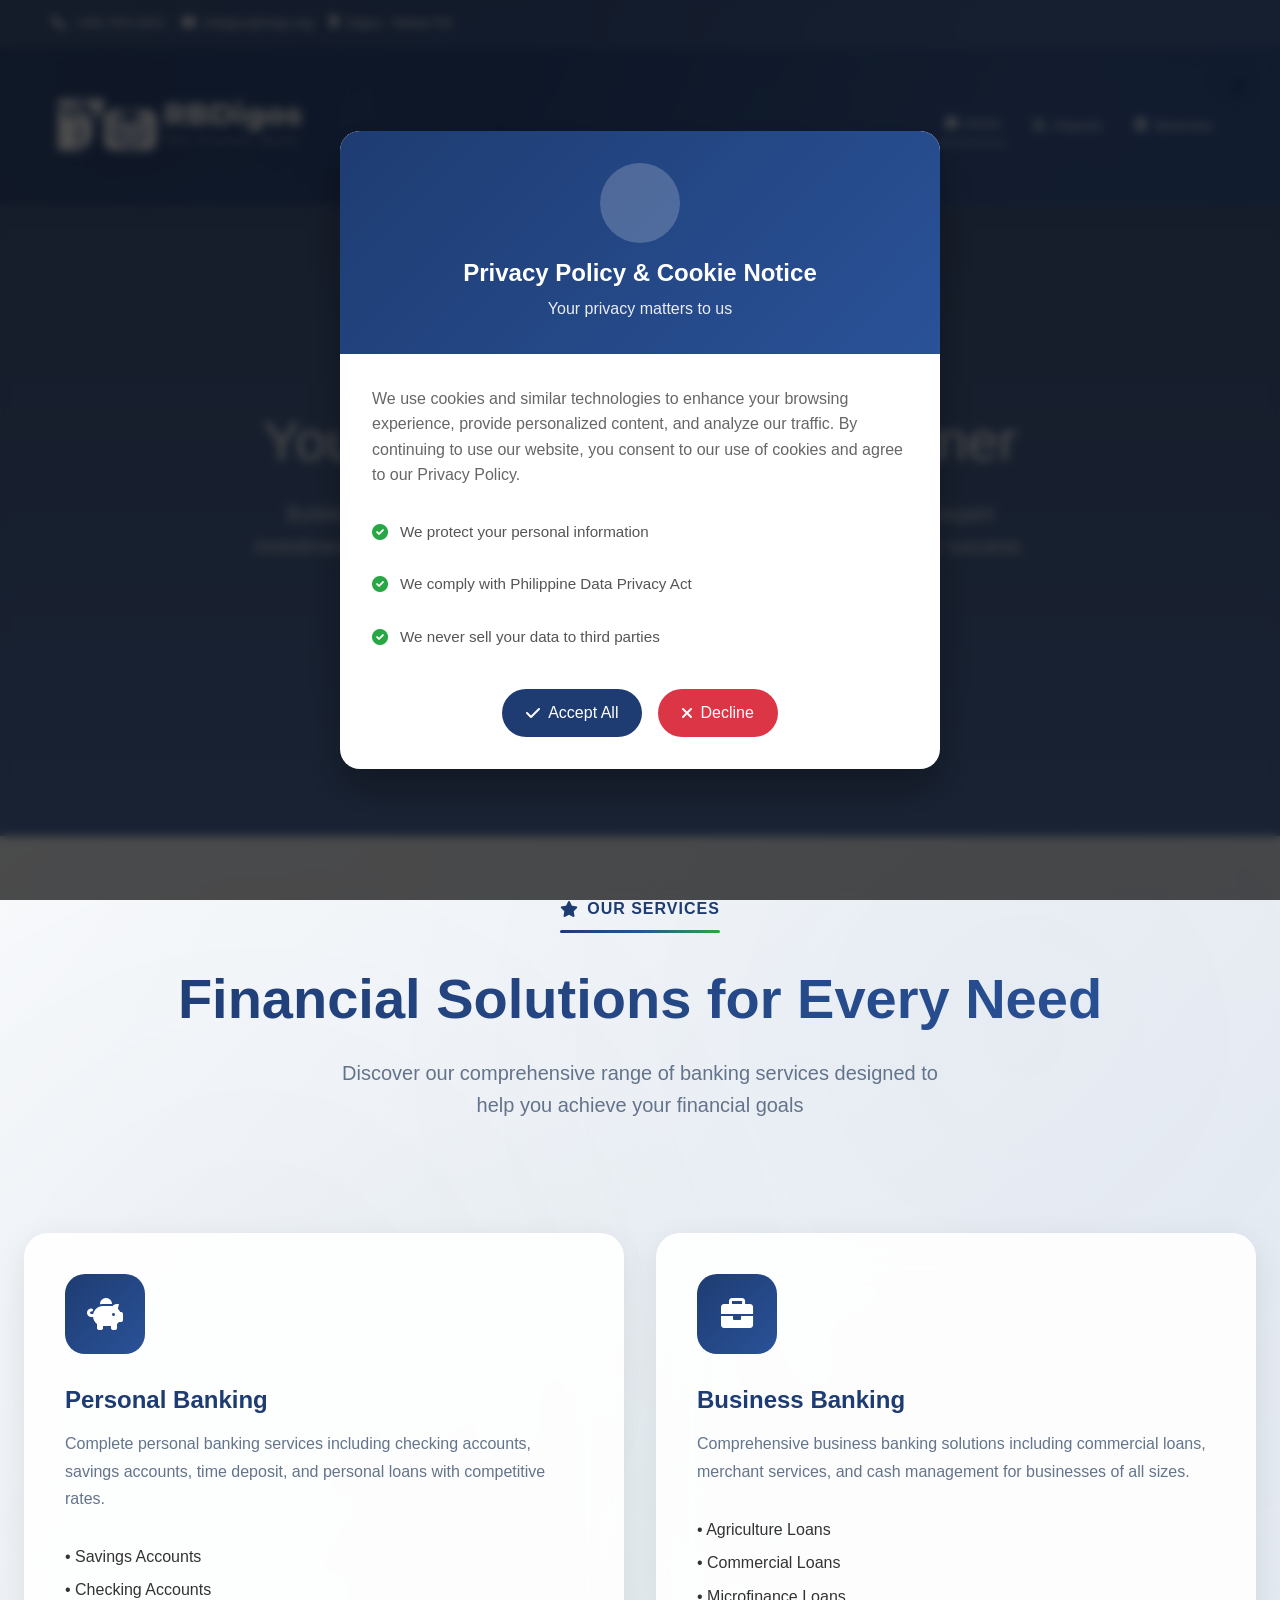
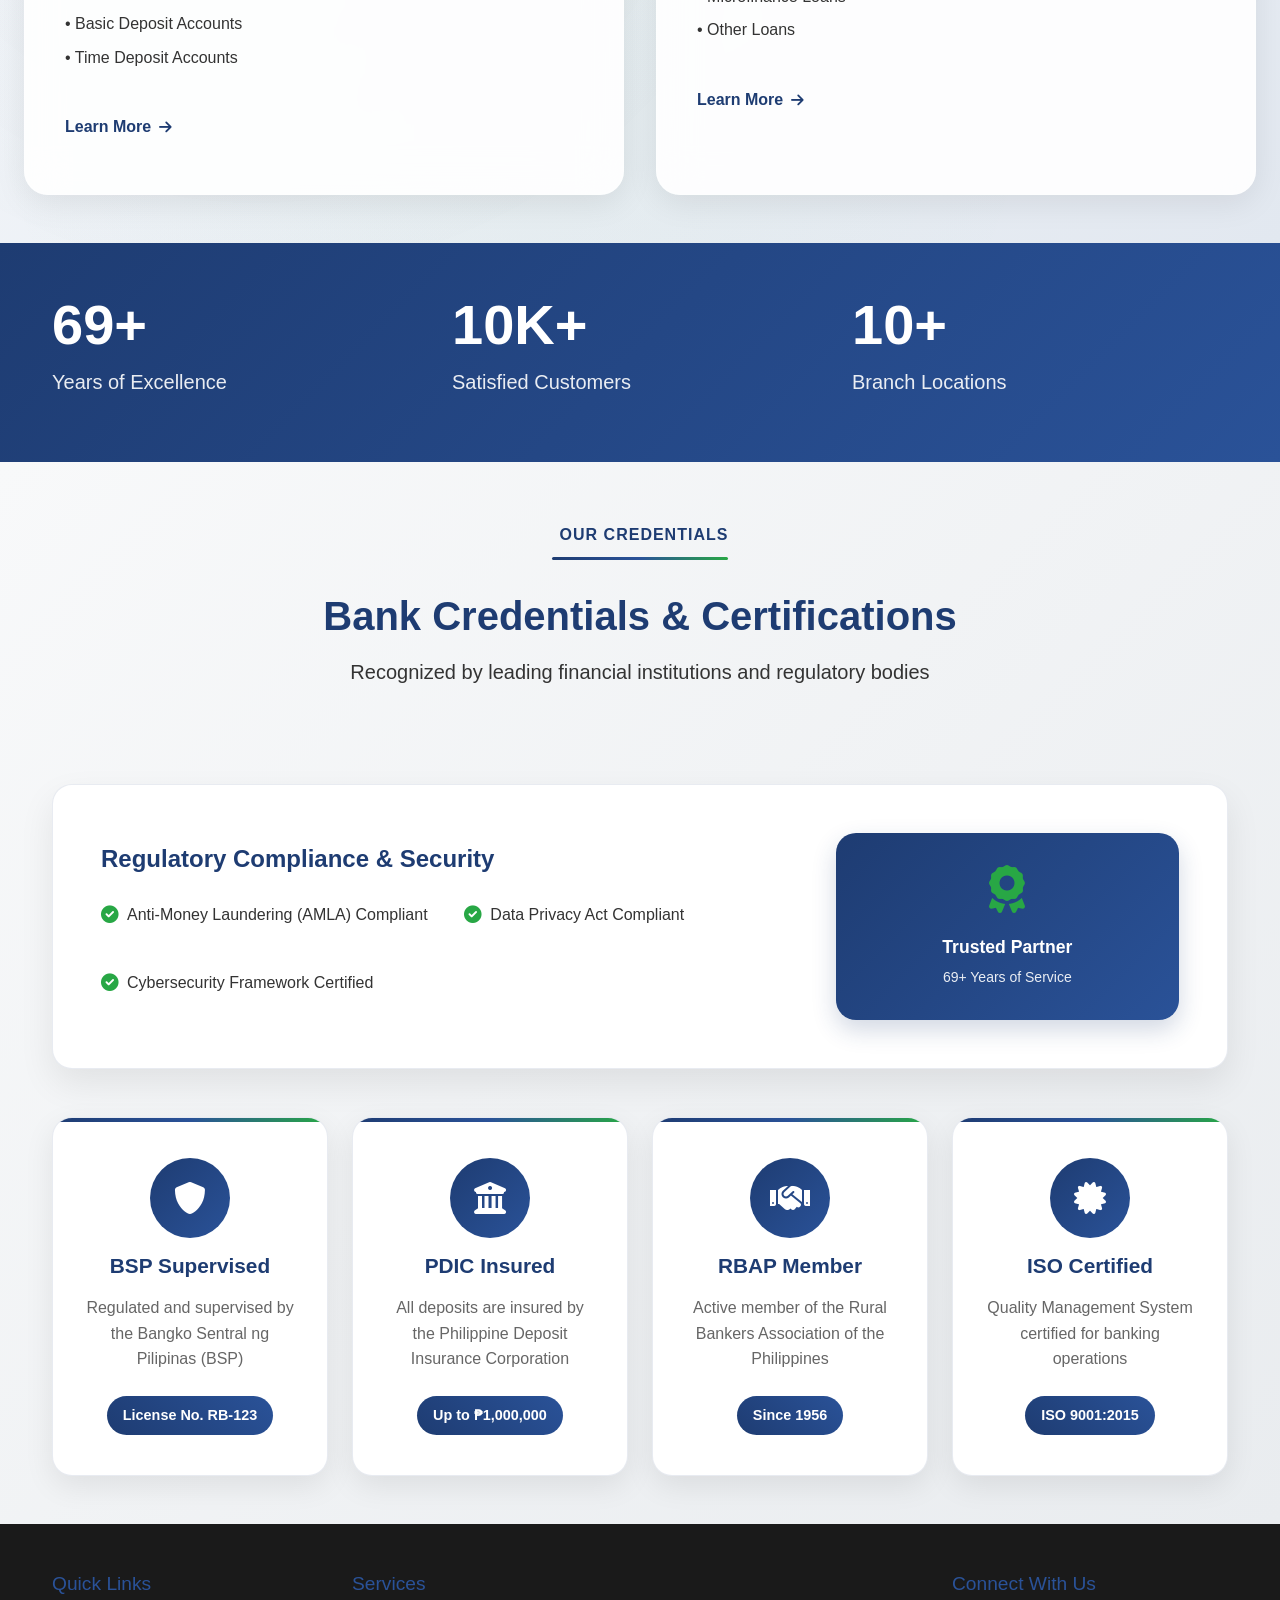
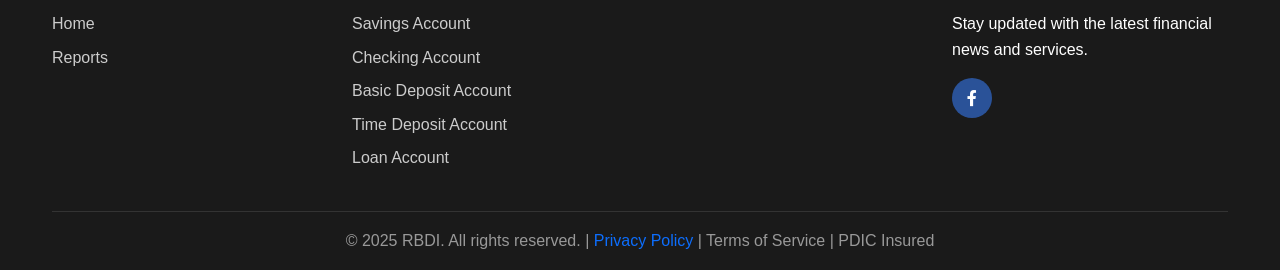
==== index.html @ 72ae5e21 "Refactor navigation and add services page - Commented out the dropdown for Services in index.html, n" ====
<!DOCTYPE html>
<html lang="en">

<head>
    <meta charset="UTF-8">
    <meta name="viewport" content="width=device-width, initial-scale=1.0">
    <title>Rural Bank of Digos - Trusted Banking Solutions</title>
    <!-- Bootstrap 5.3 CSS -->
    <link href="https://cdn.jsdelivr.net/npm/bootstrap@5.3.2/dist/css/bootstrap.min.css" rel="stylesheet"
        integrity="sha384-T3c6CoIi6uLrA9TneNEoa7RxnatzjcDSCmG1MXxSR1GAsXEV/Dwwykc2MPK8M2HN"
        crossorigin="anonymous">
    <link href="https://cdnjs.cloudflare.com/ajax/libs/font-awesome/6.0.0/css/all.min.css" rel="stylesheet">
    <link href="assets/css/styles.css" rel="stylesheet">
    <link href="assets/css/privacy-modal.css" rel="stylesheet">
</head>

<body>
    <!-- Header -->
    <header class="header">
        <div class="header-top">
            <div class="container">
                <div class="row">
                    <div class="col-lg-12 col-md-8">
                        <div class="contact-info d-flex flex-wrap gap-3">
                            <span><i class="fas fa-phone"></i> +082 553-4641</span>
                            <span><i class="fas fa-envelope"></i> rbdigos@rbap.org</span>
                            <span><i class="fas fa-map-marker-alt"></i> Digos - Makar Rd</span>
                        </div>
                    </div>
                </div>
            </div>
        </div>

        <nav class="navbar navbar-expand-lg modern-nav">
            <div class="container">
                <div class="logo navbar-brand">
                     <img src="assets/images/old-logo-tagline-white.png" alt="Rural Bank of Digos Logo" class="logo-image">
                </div>

                <button class="navbar-toggler modern-toggler" type="button" data-bs-toggle="collapse" data-bs-target="#navbarNav"
                    aria-controls="navbarNav" aria-expanded="false" aria-label="Toggle navigation">
                    <span class="toggler-line"></span>
                    <span class="toggler-line"></span>
                    <span class="toggler-line"></span>
                </button>

                <div class="collapse navbar-collapse" id="navbarNav">
                    <ul class="navbar-nav ms-auto modern-nav-menu">
                        <li class="nav-item">
                            <a class="nav-link active" href="#home">
                                <i class="fas fa-home nav-icon"></i>
                                <span>Home</span>
                            </a>
                        </li>
                        <!-- <li class="nav-item dropdown-hover">
                            <a class="nav-link" href="#products">
                                <i class="fas fa-briefcase nav-icon"></i>
                                <span>Services</span>
                                <i class="fas fa-chevron-down dropdown-arrow"></i>
                            </a>
                            <div class="mega-dropdown">
                                <div class="dropdown-grid">
                                    <div class="dropdown-column">
                                        <h6>Personal Banking</h6>
                                        <a href="#">Savings Accounts</a>
                                        <a href="#">Checking Accounts</a>
                                        <a href="#">Basic Deposit Accounts</a>
                                        <a href="#">Time Deposit Accounts</a>
                                    </div>
                                    <div class="dropdown-column">
                                        <h6>Business Solutions</h6>
                                        <a href="#">Loan Accounts</a>
                                    </div>
                                    <div class="dropdown-column">
                                        <h6>Download Forms Now!</h6>
                                        <a href="#">Savings Accounts Form</a>
                                        <a href="#">Time Deposit Form</a>
                                        <a href="#">Loan Application Form</a>
                                    </div>
                                </div>
                            </div>
                        </li>
                        <li class="nav-item">
                            <a class="nav-link" href="#">
                                <i class="fas fa-newspaper nav-icon"></i>
                                <span>News</span>
                            </a>
                        </li>
                        <li class="nav-item">
                            <a class="nav-link" href="#foreclosed">
                                <i class="fas fa-home nav-icon"></i>
                                <span>Properties</span>
                            </a>
                        </li> -->
                        <li class="nav-item">
                            <a class="nav-link" href="reports.html">
                                <i class="fas fa-chart-bar nav-icon"></i>
                                <span>Reports</span>
                            </a>
                        </li>
                        <!-- <li class="nav-item">
                            <a class="nav-link" href="#">
                                <i class="fas fa-info-circle nav-icon"></i>
                                <span>About</span>
                            </a>
                        </li> -->
                        <li class="nav-item">
                            <a class="nav-link" href="branches.html">
                                <i class="fas fa-building nav-icon"></i>
                                <span>Branches</span>
                            </a>
                        </li>                        
                        <!-- <li class="nav-item">
                            <a class="nav-link contact-btn" href="contact.html">
                                <i class="fas fa-phone nav-icon"></i>
                                <span>Contact</span>
                            </a>
                        </li> -->
                    </ul>
                </div>
            </div>
        </nav>
    </header>

    <!-- Hero Section -->
    <section class="hero" id="home">
        <div class="container">
            <div class="row justify-content-center text-center">
                <div class="col-lg-8">
                    <h2 class="display-4 mb-4">Your Trusted Financial Partner</h2>
                    <p class="lead mb-4">Building strong financial foundations with personalized banking solutions, expert
                    investment guidance, and comprehensive financial services designed for your success.</p>
                    <div class="d-flex justify-content-center gap-3 flex-wrap">
                        <a href="#products" class="btn btn-primary btn-lg">
                            <i class="fas fa-arrow-right me-2"></i>
                            Explore Services
                        </a>
                        <a href="contact.html" class="btn btn-outline-light btn-lg">
                            <i class="fas fa-phone me-2"></i>
                            Get in Touch
                        </a>
                    </div>
                </div>
            </div>
        </div>
    </section>

    <!-- Features Section -->
    <section class="features py-5" id="products">
        <div class="container-fluid px-4">
            <!-- Section Header -->
            <div class="row">
                <div class="col-12 text-center mb-5">
                    <div class="section-badge">
                        <i class="fas fa-star"></i>
                        <span>Our Services</span>
                    </div>
                    <h2 class="section-title">Financial Solutions for Every Need</h2>
                    <p class="section-subtitle">Discover our comprehensive range of banking services designed to help you achieve your financial goals</p>
                </div>
            </div>

            <!-- Features Grid -->
            <div class="features-grid">
                <div class="feature-item" data-aos="fade-up" data-aos-delay="0">
                    <div class="feature-content">
                        <div class="feature-icon-modern">
                            <div class="icon-bg"></div>
                            <i class="fas fa-piggy-bank"></i>
                        </div>
                        <div class="feature-info">
                            <h4>Personal Banking</h4>
                            <p>Complete personal banking services including checking accounts, savings accounts, time deposit, and personal loans with competitive rates.</p>
                            <div class="feature-highlights">
                                <span>• Savings Accounts</span>
                                <span>• Checking Accounts</span>
                                <span>• Basic Deposit Accounts</span>
                                <span>• Time Deposit Accounts</span>
                            </div>
                            <a href="#" class="feature-link">
                                <span>Learn More</span>
                                <i class="fas fa-arrow-right"></i>
                            </a>
                        </div>
                    </div>
                </div>

                <div class="feature-item" data-aos="fade-up" data-aos-delay="200">
                    <div class="feature-content">
                        <div class="feature-icon-modern">
                            <div class="icon-bg"></div>
                            <i class="fas fa-briefcase"></i>
                        </div>
                        <div class="feature-info">
                            <h4>Business Banking</h4>
                            <p>Comprehensive business banking solutions including commercial loans, merchant services, and cash management for businesses of all sizes.</p>
                            <div class="feature-highlights">
                                <span>• Agriculture Loans</span>
                                <span>• Commercial Loans</span>
                                <span>• Microfinance Loans</span>
                                <span>• Other Loans</span>
                            </div>
                            <a href="#" class="feature-link">
                                <span>Learn More</span>
                                <i class="fas fa-arrow-right"></i>
                            </a>
                        </div>
                    </div>
                </div>
            </div>
        </div>
    </section>

    <!-- Stats Section -->
    <section class="stats py-5">
        <div class="container">
            <div class="row g-4 text-center">
                <div class="col-lg-4 col-md-6">
                    <div class="stat-item">
                        <h4 class="display-4 fw-bold mb-2">13800+</h4>
                        <p class="fs-5">Years of Excellence</p>
                    </div>
                </div>
                <div class="col-lg-4 col-md-6">
                    <div class="stat-item">
                        <h4 class="display-4 fw-bold mb-2">2000K+</h4>
                        <p class="fs-5">Satisfied Customers</p>
                    </div>
                </div>
                <div class="col-lg-4 col-md-6">
                    <div class="stat-item">
                        <h4 class="display-4 fw-bold mb-2">1805+</h4>
                        <p class="fs-5">Branch Locations</p>
                    </div>
                </div>
            </div>
        </div>
    </section>

    <!-- Bank Credentials Section -->
    <section class="credentials py-5">
        <div class="container">
            <div class="row">
                <div class="col-lg-8 mx-auto text-center mb-5">
                    <div class="section-badge">
                        <i class="fas fa-shield-check"></i>
                        <span>Our Credentials</span>
                    </div>
                    <h3 class="display-6 mb-3">Bank Credentials & Certifications</h3>
                    <p class="lead">Recognized by leading financial institutions and regulatory bodies</p>
                </div>
            </div>

            <div class="row mb-5">
                <div class="col-12">
                    <div class="compliance-info">
                        <div class="row align-items-center">
                            <div class="col-lg-8">
                                <h4 class="mb-3">Regulatory Compliance & Security</h4>
                                <div class="row g-3">
                                    <div class="col-md-6">
                                        <div class="compliance-item">
                                            <i class="fas fa-check-circle me-2"></i>
                                            <span>Anti-Money Laundering (AMLA) Compliant</span>
                                        </div>
                                    </div>
                                    <div class="col-md-6">
                                        <div class="compliance-item">
                                            <i class="fas fa-check-circle me-2"></i>
                                            <span>Data Privacy Act Compliant</span>
                                        </div>
                                    </div>
                                    <div class="col-md-6">
                                        <div class="compliance-item">
                                            <i class="fas fa-check-circle me-2"></i>
                                            <span>Cybersecurity Framework Certified</span>
                                        </div>
                                    </div>
                                </div>
                            </div>
                            <div class="col-lg-4 text-center">
                                <div class="trust-seal">
                                    <i class="fas fa-award"></i>
                                    <h6 class="mt-2">Trusted Partner</h6>
                                    <p class="small">69+ Years of Service</p>
                                </div>
                            </div>
                        </div>
                    </div>
                </div>
            </div>

            <div class="row g-4">
                <div class="col-lg-3 col-md-6">
                    <div class="credential-card text-center h-100">
                        <div class="credential-icon mx-auto mb-3">
                            <i class="fas fa-shield-alt"></i>
                        </div>
                        <h5 class="mb-3">BSP Supervised</h5>
                        <p>Regulated and supervised by the Bangko Sentral ng Pilipinas (BSP)</p>
                        <div class="credential-badge">
                            <span>License No. RB-123</span>
                        </div>
                    </div>
                </div>

                <div class="col-lg-3 col-md-6">
                    <div class="credential-card text-center h-100">
                        <div class="credential-icon mx-auto mb-3">
                            <i class="fas fa-university"></i>
                        </div>
                        <h5 class="mb-3">PDIC Insured</h5>
                        <p>All deposits are insured by the Philippine Deposit Insurance Corporation</p>
                        <div class="credential-badge">
                            <span>Up to ₱1,000,000</span>
                        </div>
                    </div>
                </div>

                <div class="col-lg-3 col-md-6">
                    <div class="credential-card text-center h-100">
                        <div class="credential-icon mx-auto mb-3">
                            <i class="fas fa-handshake"></i>
                        </div>
                        <h5 class="mb-3">RBAP Member</h5>
                        <p>Active member of the Rural Bankers Association of the Philippines</p>
                        <div class="credential-badge">
                            <span>Since 1956</span>
                        </div>
                    </div>
                </div>

                <div class="col-lg-3 col-md-6">
                    <div class="credential-card text-center h-100">
                        <div class="credential-icon mx-auto mb-3">
                            <i class="fas fa-certificate"></i>
                        </div>
                        <h5 class="mb-3">ISO Certified</h5>
                        <p>Quality Management System certified for banking operations</p>
                        <div class="credential-badge">
                            <span>ISO 9001:2015</span>
                        </div>
                    </div>
                </div>
            </div>


        </div>
    </section>

    <!-- Footer -->
    <footer class="footer">
        <div class="container">
            <div class="row g-4 mb-4">
                <div class="col-lg-3 col-md-6">
                    <div class="footer-section">
                        <h4 class="mb-3">Quick Links</h4>
                        <ul class="list-unstyled">
                            <li class="mb-2"><a href="#home" class="text-decoration-none">Home</a></li>
                            <!-- <li class="mb-2"><a href="#products" class="text-decoration-none">Services</a>
                            </li>
                            <li class="mb-2"><a href="#" class="text-decoration-none">News</a></li>
                            <li class="mb-2"><a href="#foreclosed" class="text-decoration-none">Properties</a>
                            </li> -->
                            <li class="mb-2"><a href="#reports" class="text-decoration-none">Reports</a>
                            </li>
                        </ul>
                    </div>
                </div>

                <div class="col-lg-3 col-md-6">
                    <div class="footer-section">
                        <h4 class="mb-3">Services</h4>
                        <ul class="list-unstyled">
                            <li class="mb-2"><a href="#" class="text-decoration-none">Savings Account</a></li>
                            <li class="mb-2"><a href="#" class="text-decoration-none">Checking Account</a></li>
                            <li class="mb-2"><a href="#" class="text-decoration-none">Basic Deposit Account</a></li>
                            <li class="mb-2"><a href="#" class="text-decoration-none">Time Deposit Account</a></li>
                            <li class="mb-2"><a href="#" class="text-decoration-none">Loan Account</a></li>
                        </ul>
                    </div>
                </div>

                <div class="col-lg-3 col-md-6">
                    <div class="footer-section">

                    </div>
                </div>

                <div class="col-lg-3 col-md-6">
                    <div class="footer-section">
                        <h4 class="mb-3">Connect With Us</h4>
                        <p>Stay updated with the latest financial news and services.</p>
                        <div class="social-icons d-flex gap-2 mt-3">
                            <a href="#" class="text-decoration-none"><i class="fab fa-facebook-f"></i></a>
                            <!-- <a href="#" class="text-decoration-none"><i class="fab fa-twitter"></i></a>
                            <a href="#" class="text-decoration-none"><i class="fab fa-linkedin-in"></i></a>
                            <a href="#" class="text-decoration-none"><i class="fab fa-instagram"></i></a> -->
                        </div>
                    </div>
                </div>
            </div>

            <div class="footer-bottom border-top pt-3 text-center">
                <p class="mb-0">&copy; 2025 RBDI. All rights reserved. | <a href="privacy-policy.html" class="text-decoration-none">Privacy Policy</a> | Terms of
                Service | PDIC Insured</p>
            </div>
        </div>
    </footer>

    <!-- Privacy Policy Acceptance Dialog -->
    <div id="privacyModal" class="privacy-modal">
        <div class="privacy-modal-content">
            <div class="privacy-modal-header">
                <div class="privacy-icon">
                    <i class="fas fa-shield-check"></i>
                </div>
                <h3>Privacy Policy & Cookie Notice</h3>
                <p class="privacy-subtitle">Your privacy matters to us</p>
            </div>
            
            <div class="privacy-modal-body">
                <p>We use cookies and similar technologies to enhance your browsing experience, provide personalized content, and analyze our traffic. By continuing to use our website, you consent to our use of cookies and agree to our Privacy Policy.</p>
                
                <div class="privacy-highlights">
                    <div class="privacy-highlight-item">
                        <i class="fas fa-check-circle"></i>
                        <span>We protect your personal information</span>
                    </div>
                    <div class="privacy-highlight-item">
                        <i class="fas fa-check-circle"></i>
                        <span>We comply with Philippine Data Privacy Act</span>
                    </div>
                    <div class="privacy-highlight-item">
                        <i class="fas fa-check-circle"></i>
                        <span>We never sell your data to third parties</span>
                    </div>
                </div>
                
                <div class="privacy-actions">
                    <button id="acceptPrivacy" class="btn btn-accept">
                        <i class="fas fa-check me-2"></i>Accept All
                    </button>
                    <button id="declinePrivacy" class="btn btn-decline">
                        <i class="fas fa-times me-2"></i>Decline
                    </button>
                </div>
            </div>
        </div>
    </div>

    <!-- Bootstrap 5.3 JavaScript Bundle -->
    <script src="https://cdn.jsdelivr.net/npm/bootstrap@5.3.2/dist/js/bootstrap.bundle.min.js"
        integrity="sha384-C6RzsynM9kWDrMNeT87bh95OGNyZPhcTNXj1NW7RuBCsyN/o0jlpcV8Qyq46cDfL"
        crossorigin="anonymous"></script>
    <script src="assets/scripts/script.js"></script>
    <script src="assets/scripts/privacy-modal.js"></script>
</body>

</html>
---- assets/css/styles.css ----
* {
    margin: 0;
    padding: 0;
    box-sizing: border-box;
}

:root {
    --rbd-primary: #1e3c72;
    --rbd-secondary: #2a5298;
    --rbd-accent: #28a745;
    --rbd-dark: #1a1a1a;
    --rbd-light: #f8f9fa;
    --rbd-white: #ffffff;
}

body {
    font-family: 'Segoe UI', Tahoma, Geneva, Verdana, sans-serif;
    background-color: var(--rbd-light);
    color: #333;
    line-height: 1.6;
    opacity: 0;
    transition: opacity 0.3s ease;
}

body.loaded {
    opacity: 1;
}

/* Header Styles */
.header {
    background: linear-gradient(135deg, var(--rbd-primary) 0%, var(--rbd-secondary) 100%);
    color: white;
    position: relative;
    overflow: visible;
    z-index: 1000;
}

.header::before {
    content: '';
    position: absolute;
    top: 0;
    left: 0;
    right: 0;
    bottom: 0;
    background: url('data:image/svg+xml,<svg xmlns="http://www.w3.org/2000/svg" viewBox="0 0 100 20"><defs><linearGradient id="grad" x1="0%" y1="0%" x2="100%" y2="0%"><stop offset="0%" style="stop-color:rgba(255,255,255,0.1);stop-opacity:1" /><stop offset="50%" style="stop-color:rgba(255,255,255,0.05);stop-opacity:1" /><stop offset="100%" style="stop-color:rgba(255,255,255,0.1);stop-opacity:1" /></linearGradient></defs><rect width="100" height="20" fill="url(%23grad)"/></svg>') repeat-x;
    pointer-events: none;
}

.header-top {
    background: rgba(255,255,255,0.08);
    backdrop-filter: blur(10px);
    border-bottom: 1px solid rgba(255,255,255,0.1);
    padding: 0.75rem 0;
    font-size: 0.85rem;
}

/* Hide header-top on mobile */
@media (max-width: 768px) {
    .header-top {
        display: none !important;
    }
}

.contact-info span {
    display: flex;
    align-items: center;
    gap: 0.5rem;
    transition: all 0.3s ease;
}

.contact-info span:hover {
    color: rgba(255,255,255,0.8);
    transform: translateX(3px);
}

/* Logo Styles */
.logo {
    display: flex;
    align-items: center;
    gap: 1rem;
    text-decoration: none;
    color: white !important;
}

.logo:hover {
    color: white !important;
}

.logo-icon {
    width: 70px;
    height: 70px;
    background: rgba(255,255,255,0.95);
    border-radius: 20px;
    display: flex;
    align-items: center;
    justify-content: center;
    font-weight: bold;
    color: var(--rbd-primary);
    font-size: 1.4rem;
    box-shadow: 0 8px 32px rgba(0,0,0,0.1);
    backdrop-filter: blur(10px);
    border: 1px solid rgba(255,255,255,0.2);
}



.logo-image {
    width: 260px;
    height: 100px;
    object-fit: contain;
    filter: drop-shadow(0 8px 32px rgba(0,0,0,0.1));
}

/* Logo text styles removed - using image only */


/* Modern Navigation Styles */
.modern-nav {
    padding: 1.5rem 0;
    background: rgba(255,255,255,0.05);
    backdrop-filter: blur(20px);
    border-bottom: 1px solid rgba(255,255,255,0.1);
}

.modern-toggler {
    border: none;
    padding: 0.5rem;
    background: rgba(255,255,255,0.1);
    border-radius: 12px;
    width: 50px;
    height: 50px;
    display: flex;
    flex-direction: column;
    justify-content: center;
    align-items: center;
    gap: 4px;
    transition: all 0.3s ease;
}

.modern-toggler:hover {
    background: rgba(255,255,255,0.2);
    transform: scale(1.05);
}

.toggler-line {
    width: 25px;
    height: 2px;
    background: white;
    border-radius: 2px;
    transition: all 0.3s ease;
}

.modern-toggler[aria-expanded="true"] .toggler-line:nth-child(1) {
    transform: rotate(45deg) translate(5px, 5px);
}

.modern-toggler[aria-expanded="true"] .toggler-line:nth-child(2) {
    opacity: 0;
}

.modern-toggler[aria-expanded="true"] .toggler-line:nth-child(3) {
    transform: rotate(-45deg) translate(7px, -6px);
}

.modern-nav-menu {
    align-items: center;
    gap: 0.3rem;
}

.modern-nav-menu .nav-link {
    color: white !important;
    padding: 0.6rem 0.9rem !important;
    border-radius: 0;
    transition: all 0.4s cubic-bezier(0.25, 0.46, 0.45, 0.94);
    font-weight: 500;
    font-size: 0.85rem;
    position: relative;
    display: flex;
    align-items: center;
    gap: 0.4rem;
    background: transparent;
    backdrop-filter: none;
    border: none;
    white-space: nowrap;
}

.modern-nav-menu .nav-link::before {
    content: '';
    position: absolute;
    bottom: 0;
    left: 50%;
    width: 0;
    height: 2px;
    background: linear-gradient(45deg, rgba(255,255,255,0.8), rgba(255,255,255,0.6));
    transform: translateX(-50%);
    transition: width 0.3s ease;
}

.modern-nav-menu .nav-link:hover::before,
.modern-nav-menu .nav-link.active::before {
    width: 80%;
}

.modern-nav-menu .nav-link:hover,
.modern-nav-menu .nav-link.active {
    transform: translateY(-2px);
    box-shadow: none;
    background: transparent;
    border: none;
}

.nav-icon {
    font-size: 0.8rem;
    transition: all 0.3s ease;
    min-width: 14px;
}

.modern-nav-menu .nav-link:hover .nav-icon {
    transform: scale(1.1);
}

.contact-btn {
    background: transparent !important;
    border: none !important;
    color: var(--rbd-accent) !important;
    font-weight: 600 !important;
    position: relative;
}

@media (max-width: 768px) {
    .contact-btn {
        background: linear-gradient(45deg, var(--rbd-accent), #20c997) !important;
        color: white !important;
        border-radius: 8px !important;
        padding: 0.75rem 1rem !important;
    }
    
    .contact-btn::before {
        display: none;
    }
}

.contact-btn::before {
    background: linear-gradient(45deg, var(--rbd-accent), #20c997) !important;
}

.contact-btn:hover {
    background: transparent !important;
    transform: translateY(-2px) !important;
    color: #20c997 !important;
}

/* Navigation Extras */
.nav-extras {
    display: flex;
    align-items: center;
    gap: 0.5rem;
    margin-left: 0.5rem;
}

.btn-search, .btn-login {
    background: rgba(255,255,255,0.1);
    border: 1px solid rgba(255,255,255,0.2);
    color: white;
    border-radius: 30px;
    padding: 0.5rem 0.8rem;
    display: flex;
    align-items: center;
    gap: 0.4rem;
    transition: all 0.3s ease;
    backdrop-filter: blur(10px);
    font-size: 0.8rem;
    font-weight: 500;
}

.btn-search {
    width: 38px;
    height: 38px;
    justify-content: center;
    padding: 0;
    min-width: 38px;
}

.btn-search:hover, .btn-login:hover {
    background: rgba(255,255,255,0.2);
    transform: translateY(-2px);
    box-shadow: 0 5px 15px rgba(0,0,0,0.1);
    color: white;
}

/* Mega Dropdown */
.dropdown-hover {
    position: relative;
}

.mega-dropdown {
    position: absolute;
    top: calc(100% + 10px);
    left: 50%;
    transform: translateX(-50%);
    background: rgba(255,255,255,0.98);
    backdrop-filter: blur(30px);
    border: 1px solid rgba(255,255,255,0.3);
    border-radius: 16px;
    padding: 1.5rem;
    min-width: 500px;
    max-width: 600px;
    opacity: 0;
    visibility: hidden;
    transition: all 0.3s cubic-bezier(0.25, 0.46, 0.45, 0.94);
    transform: translateX(-50%) translateY(-15px);
    box-shadow: 0 25px 80px rgba(0,0,0,0.15);
    z-index: 9999;
}

.dropdown-hover:hover .mega-dropdown {
    opacity: 1;
    visibility: visible;
    transform: translateX(-50%) translateY(0);
}

.dropdown-grid {
    display: grid;
    grid-template-columns: repeat(3, 1fr);
    gap: 1.5rem;
}

.dropdown-column h6 {
    color: var(--rbd-primary);
    font-weight: 600;
    margin-bottom: 0.8rem;
    font-size: 0.9rem;
}

.dropdown-column a {
    display: block;
    color: #666;
    text-decoration: none;
    padding: 0.5rem 0;
    transition: all 0.3s ease;
    border-radius: 8px;
    padding-left: 0.75rem;
    position: relative;
}

.dropdown-column a::before {
    content: '';
    position: absolute;
    left: 0;
    top: 50%;
    transform: translateY(-50%);
    width: 3px;
    height: 0;
    background: var(--rbd-primary);
    transition: height 0.3s ease;
    border-radius: 2px;
}

.dropdown-column a:hover {
    color: var(--rbd-primary);
    background: rgba(30,60,114,0.05);
    transform: translateX(5px);
}

.dropdown-column a:hover::before {
    height: 20px;
}

.dropdown-arrow {
    font-size: 0.7rem;
    transition: all 0.3s ease;
    margin-left: 0.3rem;
}

.dropdown-hover:hover .dropdown-arrow {
    transform: rotate(180deg);
}

/* Hero Section */
.hero {
    background: linear-gradient(rgba(30,60,114,0.8), rgba(42,82,152,0.8)), 
                url('data:image/svg+xml,<svg xmlns="http://www.w3.org/2000/svg" viewBox="0 0 1000 300"><defs><pattern id="grid" width="50" height="50" patternUnits="userSpaceOnUse"><path d="M 50 0 L 0 0 0 50" fill="none" stroke="rgba(255,255,255,0.1)" stroke-width="1"/></pattern></defs><rect width="100%" height="100%" fill="url(%23grid)"/></svg>');
    color: white;
    padding: 6rem 0;
    min-height: 70vh;
    display: flex;
    align-items: center;
}

.hero .display-4 {
    font-weight: 300;
}

.hero .lead {
    opacity: 0.9;
}

/* Button Styles */
.btn-primary {
    background-color: var(--rbd-accent);
    border-color: var(--rbd-accent);
    font-weight: 600;
    transition: all 0.3s ease;
}

.btn-primary:hover {
    background-color: #218838;
    border-color: #1e7e34;
    transform: translateY(-2px);
    box-shadow: 0 8px 16px rgba(0,0,0,0.2);
}

.btn-outline-light {
    font-weight: 600;
    transition: all 0.3s ease;
}

.btn-outline-light:hover {
    transform: translateY(-2px);
    box-shadow: 0 8px 16px rgba(0,0,0,0.2);
}

/* Features Section */
.features {
    background: linear-gradient(135deg, #f8fafc 0%, #e2e8f0 100%);
    position: relative;
    overflow: hidden;
}

.features::before {
    content: '';
    position: absolute;
    top: 0;
    left: 0;
    width: 100%;
    height: 100%;
    background: 
        radial-gradient(circle at 20% 50%, rgba(30,60,114,0.03) 0%, transparent 50%),
        radial-gradient(circle at 80% 20%, rgba(42,82,152,0.03) 0%, transparent 50%),
        radial-gradient(circle at 40% 80%, rgba(40,167,69,0.03) 0%, transparent 50%);
    pointer-events: none;
}

/* Section Header */
.section-badge {
    display: inline-flex;
    align-items: center;
    gap: 0.5rem;
    background: transparent;
    color: var(--rbd-primary);
    padding: 0.75rem 0;
    border-radius: 0;
    font-size: 1rem;
    font-weight: 700;
    margin-bottom: 2rem;
    box-shadow: none;
    position: relative;
    text-transform: uppercase;
    letter-spacing: 1px;
}

.section-badge::after {
    content: '';
    position: absolute;
    bottom: 0;
    left: 0;
    width: 100%;
    height: 3px;
    background: linear-gradient(90deg, var(--rbd-primary), var(--rbd-secondary), var(--rbd-accent));
    border-radius: 2px;
}

.section-title {
    font-size: 3.5rem;
    font-weight: 700;
    color: var(--rbd-primary);
    margin-bottom: 1.5rem;
    line-height: 1.2;
    background: linear-gradient(135deg, var(--rbd-primary), var(--rbd-secondary));
    -webkit-background-clip: text;
    -webkit-text-fill-color: transparent;
    background-clip: text;
}

.section-subtitle {
    font-size: 1.25rem;
    color: #64748b;
    max-width: 600px;
    margin: 0 auto;
    line-height: 1.6;
}

/* Features Grid */
.features-grid {
    display: grid;
    grid-template-columns: repeat(auto-fit, minmax(380px, 1fr));
    gap: 2rem;
    margin-top: 4rem;
}

.feature-item {
    position: relative;
}

.feature-content {
    background: rgba(255,255,255,0.9);
    backdrop-filter: blur(20px);
    border: 1px solid rgba(255,255,255,0.2);
    border-radius: 24px;
    padding: 2.5rem;
    height: 100%;
    position: relative;
    overflow: hidden;
    box-shadow: 0 8px 32px rgba(0,0,0,0.08);
}

.feature-content::before {
    content: '';
    position: absolute;
    top: 0;
    left: 0;
    width: 100%;
    height: 4px;
    background: linear-gradient(90deg, var(--rbd-primary), var(--rbd-secondary), var(--rbd-accent));
    transform: scaleX(0);
    transform-origin: left;
    transition: transform 0.4s ease;
}

.feature-item:hover .feature-content {
    box-shadow: 0 20px 60px rgba(0,0,0,0.12);
    background: rgba(255,255,255,0.95);
}

.feature-item:hover .feature-content::before {
    transform: scaleX(1);
}

.feature-number {
    position: absolute;
    top: -10px;
    right: 20px;
    width: 50px;
    height: 50px;
    background: linear-gradient(135deg, var(--rbd-primary), var(--rbd-secondary));
    border-radius: 50%;
    display: flex;
    align-items: center;
    justify-content: center;
    font-weight: 700;
    color: white;
    font-size: 1.1rem;
    box-shadow: 0 4px 16px rgba(30,60,114,0.3);
}

.feature-icon-modern {
    position: relative;
    width: 80px;
    height: 80px;
    margin-bottom: 2rem;
}

.icon-bg {
    position: absolute;
    inset: 0;
    background: linear-gradient(135deg, var(--rbd-primary), var(--rbd-secondary));
    border-radius: 20px;
}

.feature-icon-modern i {
    position: absolute;
    inset: 0;
    display: flex;
    align-items: center;
    justify-content: center;
    font-size: 2rem;
    color: white;
    z-index: 2;
}

.feature-info h4 {
    font-size: 1.5rem;
    font-weight: 700;
    color: var(--rbd-primary);
    margin-bottom: 1rem;
}

.feature-info p {
    color: #64748b;
    line-height: 1.7;
    margin-bottom: 2rem;
    font-size: 1rem;
}

.feature-highlights {
    display: flex;
    flex-direction: column;
    gap: 0.5rem;
    margin-bottom: 2rem;
}

.highlight-item {
    font-size: 0.9rem;
    color: var(--rbd-secondary);
    font-weight: 500;
}

.feature-link {
    display: inline-flex;
    align-items: center;
    gap: 0.5rem;
    color: var(--rbd-primary);
    text-decoration: none;
    font-weight: 600;
    transition: all 0.3s ease;
    padding: 0.75rem 0;
    border-bottom: 2px solid transparent;
}

.feature-link:hover {
    color: var(--rbd-secondary);
    border-bottom-color: var(--rbd-secondary);
    transform: translateX(5px);
}

.feature-link i {
    transition: all 0.3s ease;
    font-size: 0.9rem;
}

.feature-link:hover i {
    transform: translateX(3px);
}

/* Stats Section */
.stats {
    background: linear-gradient(135deg, var(--rbd-primary) 0%, var(--rbd-secondary) 100%);
    color: white;
}

.stat-item .display-4 {
    font-weight: 700;
}

.stat-item .fs-5 {
    opacity: 0.9;
}

/* Credentials Section */
.credentials {
    background: linear-gradient(135deg, #f8f9fa 0%, #e9ecef 100%);
    position: relative;
}



.credentials .display-6 {
    color: var(--rbd-primary);
    font-weight: 600;
}

.credential-card {
    background: white;
    padding: 2.5rem 2rem;
    border-radius: 20px;
    box-shadow: 0 10px 30px rgba(0,0,0,0.08);
    transition: all 0.4s ease;
    border: 1px solid rgba(30,60,114,0.1);
    position: relative;
    overflow: hidden;
}

.credential-card::before {
    content: '';
    position: absolute;
    top: 0;
    left: 0;
    right: 0;
    height: 4px;
    background: linear-gradient(90deg, var(--rbd-primary), var(--rbd-secondary), var(--rbd-accent));
}

.credential-card:hover {
    box-shadow: 0 20px 40px rgba(0,0,0,0.12);
}

.credential-icon {
    width: 80px;
    height: 80px;
    background: linear-gradient(135deg, var(--rbd-primary), var(--rbd-secondary));
    border-radius: 50%;
    display: flex;
    align-items: center;
    justify-content: center;
    color: white;
    font-size: 2rem;
    position: relative;
}

.credential-icon::after {
    content: '';
    position: absolute;
    inset: -2px;
    background: linear-gradient(45deg, var(--rbd-primary), var(--rbd-secondary), var(--rbd-accent));
    border-radius: 50%;
    z-index: -1;
    opacity: 0;
    transition: opacity 0.3s ease;
}

.credential-card:hover .credential-icon::after {
    opacity: 1;
}

.credential-card h5 {
    color: var(--rbd-primary);
    font-weight: 600;
    font-size: 1.3rem;
}

.credential-card p {
    color: #666;
    line-height: 1.6;
    margin-bottom: 1.5rem;
}

.credential-badge {
    background: linear-gradient(45deg, var(--rbd-primary), var(--rbd-secondary));
    color: white;
    padding: 0.5rem 1rem;
    border-radius: 50px;
    font-size: 0.9rem;
    font-weight: 600;
    display: inline-block;
}

/* Compliance Section */
.compliance-info {
    background: white;
    border-radius: 20px;
    padding: 3rem;
    box-shadow: 0 15px 35px rgba(0,0,0,0.08);
    border: 1px solid rgba(30,60,114,0.1);
    margin-top: 2rem;
}

.compliance-info h4 {
    color: var(--rbd-primary);
    font-weight: 600;
    font-size: 1.5rem;
}

.compliance-item {
    display: flex;
    align-items: center;
    padding: 0.8rem 0;
    font-weight: 500;
    color: #333;
}

.compliance-item i {
    color: var(--rbd-accent);
    font-size: 1.1rem;
}

.trust-seal {
    background: linear-gradient(135deg, var(--rbd-primary), var(--rbd-secondary));
    color: white;
    padding: 2rem;
    border-radius: 20px;
    box-shadow: 0 10px 25px rgba(30,60,114,0.2);
}

.trust-seal i {
    font-size: 3rem;
    margin-bottom: 1rem;
    color: var(--rbd-accent);
}

.trust-seal h6 {
    font-weight: 600;
    font-size: 1.1rem;
    margin-bottom: 0.5rem;
}

.trust-seal p {
    opacity: 0.9;
    margin: 0;
}

/* Contact Section */
.contact {
    background: linear-gradient(135deg, #f8fafc 0%, #e2e8f0 100%);
    position: relative;
    overflow: hidden;
}

.contact::before {
    content: '';
    position: absolute;
    top: 0;
    left: 0;
    width: 100%;
    height: 100%;
    background: 
        radial-gradient(circle at 20% 50%, rgba(30,60,114,0.03) 0%, transparent 50%),
        radial-gradient(circle at 80% 20%, rgba(42,82,152,0.03) 0%, transparent 50%),
        radial-gradient(circle at 40% 80%, rgba(40,167,69,0.03) 0%, transparent 50%);
    pointer-events: none;
}

/* Contact Cards */
.contact-card {
    background: rgba(255,255,255,0.95);
    backdrop-filter: blur(20px);
    border: 1px solid rgba(255,255,255,0.2);
    border-radius: 24px;
    padding: 2.5rem;
    box-shadow: 0 8px 32px rgba(0,0,0,0.08);
    transition: all 0.4s ease;
    position: relative;
    overflow: hidden;
}

.contact-card::before {
    content: '';
    position: absolute;
    top: 0;
    left: 0;
    width: 100%;
    height: 4px;
    background: linear-gradient(90deg, var(--rbd-primary), var(--rbd-secondary), var(--rbd-accent));
}

.contact-card:hover {
    box-shadow: 0 20px 60px rgba(0,0,0,0.12);
    transform: translateY(-5px);
}

.contact-header {
    display: flex;
    align-items: center;
    gap: 1rem;
    margin-bottom: 2rem;
}

.contact-icon {
    width: 60px;
    height: 60px;
    background: linear-gradient(135deg, var(--rbd-primary), var(--rbd-secondary));
    border-radius: 50%;
    display: flex;
    align-items: center;
    justify-content: center;
    color: white;
    font-size: 1.5rem;
}

.contact-badge {
    background: linear-gradient(45deg, var(--rbd-accent), #20c997);
    color: white;
    padding: 0.5rem 1rem;
    border-radius: 20px;
    font-size: 0.85rem;
    font-weight: 600;
    text-transform: uppercase;
    letter-spacing: 0.5px;
}

.contact-content h4 {
    color: var(--rbd-primary);
    font-weight: 600;
    margin-bottom: 1.5rem;
    font-size: 1.4rem;
}

.contact-details {
    display: flex;
    flex-direction: column;
    gap: 1.5rem;
}

.contact-item {
    display: flex;
    align-items: flex-start;
    gap: 1rem;
}

.contact-item i {
    color: var(--rbd-secondary);
    font-size: 1.1rem;
    margin-top: 0.2rem;
    min-width: 20px;
}

.contact-info h6 {
    color: var(--rbd-primary);
    font-weight: 600;
    margin-bottom: 0.3rem;
    font-size: 0.9rem;
}

.contact-info p {
    color: #64748b;
    margin: 0;
    line-height: 1.5;
}

/* Contact Form Card */
.contact-form-card {
    background: rgba(255,255,255,0.95);
    backdrop-filter: blur(20px);
    border: 1px solid rgba(255,255,255,0.2);
    border-radius: 24px;
    padding: 2.5rem;
    box-shadow: 0 8px 32px rgba(0,0,0,0.08);
    position: relative;
    overflow: hidden;
}

.contact-form-card::before {
    content: '';
    position: absolute;
    top: 0;
    left: 0;
    width: 100%;
    height: 4px;
    background: linear-gradient(90deg, var(--rbd-accent), #20c997, var(--rbd-secondary));
}

.contact-form-header h4 {
    color: var(--rbd-primary);
    font-weight: 600;
    margin-bottom: 0.5rem;
}

.contact-form-header p {
    color: #64748b;
    margin-bottom: 2rem;
}

.form-group {
    margin-bottom: 1.5rem;
}

.form-group label {
    color: var(--rbd-primary);
    font-weight: 500;
    margin-bottom: 0.5rem;
    display: block;
    font-size: 0.9rem;
}

.form-control {
    border: 2px solid rgba(30,60,114,0.1);
    border-radius: 12px;
    padding: 0.75rem 1rem;
    font-size: 0.95rem;
    transition: all 0.3s ease;
    background: rgba(255,255,255,0.8);
}

.form-control:focus {
    border-color: var(--rbd-secondary);
    box-shadow: 0 0 0 0.2rem rgba(42,82,152,0.25);
    background: white;
}

/* Satellite Office Cards */
.satellite-office-card {
    background: white;
    border: 1px solid rgba(30,60,114,0.1);
    border-radius: 20px;
    padding: 2rem;
    box-shadow: 0 4px 16px rgba(0,0,0,0.06);
    transition: all 0.3s ease;
    position: relative;
    overflow: hidden;
}

.satellite-office-card::before {
    content: '';
    position: absolute;
    top: 0;
    left: 0;
    width: 100%;
    height: 3px;
    background: linear-gradient(90deg, var(--rbd-secondary), var(--rbd-accent));
}

.satellite-office-card:hover {
    box-shadow: 0 8px 24px rgba(0,0,0,0.1);
    transform: translateY(-3px);
}

.office-header {
    display: flex;
    align-items: center;
    gap: 1rem;
    margin-bottom: 1.5rem;
    padding-bottom: 1rem;
    border-bottom: 1px solid rgba(30,60,114,0.1);
}

.office-icon {
    width: 50px;
    height: 50px;
    background: linear-gradient(135deg, var(--rbd-secondary), var(--rbd-accent));
    border-radius: 50%;
    display: flex;
    align-items: center;
    justify-content: center;
    color: white;
    font-size: 1.2rem;
}

.office-header h5 {
    color: var(--rbd-primary);
    font-weight: 600;
    margin: 0;
    font-size: 1.2rem;
}

.office-details {
    display: flex;
    flex-direction: column;
    gap: 1rem;
}

.office-item {
    display: flex;
    align-items: flex-start;
    gap: 0.75rem;
}

.office-item i {
    color: var(--rbd-secondary);
    font-size: 1rem;
    margin-top: 0.1rem;
    min-width: 16px;
}

.office-item p {
    color: #64748b;
    margin: 0;
    line-height: 1.4;
    font-size: 0.9rem;
}

/* ATM Services Special Styling */
.atm-services {
    background: linear-gradient(135deg, rgba(40,167,69,0.05), rgba(32,201,151,0.05));
    border-color: rgba(40,167,69,0.2);
}

.atm-services::before {
    background: linear-gradient(90deg, var(--rbd-accent), #20c997);
}

.atm-services .office-icon {
    background: linear-gradient(135deg, var(--rbd-accent), #20c997);
}

/* Branch Network Cards Special Styling */
.main-branch-card {
    background: linear-gradient(135deg, rgba(30,60,114,0.05), rgba(42,82,152,0.05));
    border-color: rgba(30,60,114,0.2);
}

.main-branch-card::before {
    background: linear-gradient(90deg, var(--rbd-primary), var(--rbd-secondary));
}

.main-branch-card .office-icon {
    background: linear-gradient(135deg, var(--rbd-primary), var(--rbd-secondary));
}

.stats-card {
    background: linear-gradient(135deg, rgba(42,82,152,0.05), rgba(40,167,69,0.05));
    border-color: rgba(42,82,152,0.2);
}

.stats-card::before {
    background: linear-gradient(90deg, var(--rbd-secondary), var(--rbd-accent));
}

.stats-card .office-icon {
    background: linear-gradient(135deg, var(--rbd-secondary), var(--rbd-accent));
}

.satellite-network-card {
    background: linear-gradient(135deg, rgba(40,167,69,0.05), rgba(32,201,151,0.05));
    border-color: rgba(40,167,69,0.2);
}

.satellite-network-card::before {
    background: linear-gradient(90deg, var(--rbd-accent), #20c997);
}

.satellite-network-card .office-icon {
    background: linear-gradient(135deg, var(--rbd-accent), #20c997);
}

/* Branch Section Styles */
.branch-stat {
    background: rgba(255,255,255,0.9);
    backdrop-filter: blur(20px);
    border: 1px solid rgba(255,255,255,0.2);
    border-radius: 20px;
    padding: 2rem 1.5rem;
    box-shadow: 0 8px 24px rgba(0,0,0,0.08);
    transition: all 0.3s ease;
    position: relative;
    overflow: hidden;
}

.branch-stat::before {
    content: '';
    position: absolute;
    top: 0;
    left: 0;
    width: 100%;
    height: 3px;
    background: linear-gradient(90deg, var(--rbd-primary), var(--rbd-secondary), var(--rbd-accent));
}

.branch-stat:hover {
    transform: translateY(-5px);
    box-shadow: 0 15px 35px rgba(0,0,0,0.12);
}

.stat-icon {
    width: 70px;
    height: 70px;
    background: linear-gradient(135deg, var(--rbd-primary), var(--rbd-secondary));
    border-radius: 50%;
    display: flex;
    align-items: center;
    justify-content: center;
    margin: 0 auto 1.5rem;
    color: white;
    font-size: 1.8rem;
    position: relative;
}

.stat-icon::after {
    content: '';
    position: absolute;
    inset: -2px;
    background: linear-gradient(45deg, var(--rbd-primary), var(--rbd-secondary), var(--rbd-accent));
    border-radius: 50%;
    z-index: -1;
    opacity: 0;
    transition: opacity 0.3s ease;
}

.branch-stat:hover .stat-icon::after {
    opacity: 1;
}

.stat-number {
    font-size: 2.5rem;
    font-weight: 700;
    color: var(--rbd-primary);
    margin-bottom: 0.5rem;
    background: linear-gradient(135deg, var(--rbd-primary), var(--rbd-secondary));
    -webkit-background-clip: text;
    -webkit-text-fill-color: transparent;
    background-clip: text;
}

.stat-label {
    color: #64748b;
    font-weight: 500;
    margin: 0;
    font-size: 1rem;
}

/* Branch Categories */
.branch-categories {
    display: grid;
    grid-template-columns: repeat(auto-fit, minmax(450px, 1fr));
    gap: 2rem;
    margin: 2rem 0;
}

.category-item {
    background: rgba(255,255,255,0.95);
    backdrop-filter: blur(20px);
    border: 1px solid rgba(255,255,255,0.2);
    border-radius: 24px;
    padding: 2.5rem;
    box-shadow: 0 8px 32px rgba(0,0,0,0.08);
    transition: all 0.4s ease;
    position: relative;
    overflow: hidden;
}

.main-category::before {
    content: '';
    position: absolute;
    top: 0;
    left: 0;
    width: 100%;
    height: 4px;
    background: linear-gradient(90deg, var(--rbd-primary), var(--rbd-secondary));
}

.satellite-category::before {
    content: '';
    position: absolute;
    top: 0;
    left: 0;
    width: 100%;
    height: 4px;
    background: linear-gradient(90deg, var(--rbd-secondary), var(--rbd-accent));
}

.category-item:hover {
    box-shadow: 0 20px 60px rgba(0,0,0,0.12);
    transform: translateY(-5px);
}

.category-header {
    display: flex;
    align-items: center;
    gap: 1.5rem;
    margin-bottom: 2rem;
}

.category-icon {
    width: 80px;
    height: 80px;
    background: linear-gradient(135deg, var(--rbd-primary), var(--rbd-secondary));
    border-radius: 50%;
    display: flex;
    align-items: center;
    justify-content: center;
    color: white;
    font-size: 2rem;
    flex-shrink: 0;
}

.satellite-category .category-icon {
    background: linear-gradient(135deg, var(--rbd-secondary), var(--rbd-accent));
}

.category-info h4 {
    color: var(--rbd-primary);
    font-weight: 600;
    margin-bottom: 0.5rem;
    font-size: 1.5rem;
}

.category-info p {
    color: #64748b;
    margin: 0;
    line-height: 1.6;
}

.category-features {
    display: flex;
    flex-wrap: wrap;
    gap: 0.75rem;
}

.feature-badge {
    background: rgba(30,60,114,0.1);
    color: var(--rbd-primary);
    padding: 0.5rem 1rem;
    border-radius: 20px;
    font-size: 0.85rem;
    font-weight: 500;
    border: 1px solid rgba(30,60,114,0.2);
    transition: all 0.3s ease;
}

.feature-badge:hover {
    background: var(--rbd-primary);
    color: white;
    transform: translateY(-2px);
    box-shadow: 0 4px 12px rgba(30,60,114,0.3);
}

/* Contact CTA */
.contact-cta {
    background: linear-gradient(135deg, rgba(255,255,255,0.9), rgba(248,249,250,0.9));
    backdrop-filter: blur(20px);
    border: 1px solid rgba(255,255,255,0.3);
    border-radius: 24px;
    padding: 3rem 2rem;
    box-shadow: 0 8px 32px rgba(0,0,0,0.08);
}

.contact-cta h4 {
    color: var(--rbd-primary);
    font-weight: 600;
    margin-bottom: 1rem;
}

/* Responsive Design for Contact Section */
@media (max-width: 768px) {
    .contact-card,
    .contact-form-card {
        padding: 2rem 1.5rem;
        margin-bottom: 1.5rem;
    }
    
    .contact-header {
        flex-direction: column;
        text-align: center;
        gap: 0.5rem;
    }
    
    .satellite-office-card {
        padding: 1.5rem;
        margin-bottom: 1rem;
    }
    
    .office-header {
        flex-direction: column;
        text-align: center;
        gap: 0.5rem;
    }
    
    .contact-cta {
        padding: 2rem 1.5rem;
    }
    
    .contact-item,
    .office-item {
        flex-direction: column;
        text-align: center;
        gap: 0.5rem;
    }
    
    .contact-item i,
    .office-item i {
        margin-top: 0;
    }
    
    /* Branch Section Mobile Responsive */
    .branch-stat {
        padding: 1.5rem 1rem;
        margin-bottom: 1rem;
    }
    
    .stat-icon {
        width: 60px;
        height: 60px;
        font-size: 1.5rem;
        margin-bottom: 1rem;
    }
    
    .stat-number {
        font-size: 2rem;
    }
    
    .branch-categories {
        grid-template-columns: 1fr;
        gap: 1.5rem;
    }
    
    .category-item {
        padding: 2rem 1.5rem;
    }
    
    .category-header {
        flex-direction: column;
        text-align: center;
        gap: 1rem;
    }
    
    .category-icon {
        width: 70px;
        height: 70px;
        font-size: 1.8rem;
    }
    
    .category-info {
        text-align: center;
    }
    
    .category-features {
        justify-content: center;
        gap: 0.5rem;
    }
    
    .feature-badge {
        font-size: 0.8rem;
        padding: 0.4rem 0.8rem;
    }
}

/* Reports Section */
.reports {
    background: linear-gradient(135deg, #f8fafc 0%, #e2e8f0 100%);
    position: relative;
    overflow: hidden;
}

.reports::before {
    content: '';
    position: absolute;
    top: 0;
    left: 0;
    width: 100%;
    height: 100%;
    background: 
        radial-gradient(circle at 20% 50%, rgba(30,60,114,0.03) 0%, transparent 50%),
        radial-gradient(circle at 80% 20%, rgba(42,82,152,0.03) 0%, transparent 50%),
        radial-gradient(circle at 40% 80%, rgba(40,167,69,0.03) 0%, transparent 50%);
    pointer-events: none;
}

/* Report Cards */
.report-card {
    background: rgba(255,255,255,0.95);
    backdrop-filter: blur(20px);
    border: 1px solid rgba(255,255,255,0.2);
    border-radius: 24px;
    overflow: hidden;
    box-shadow: 0 8px 32px rgba(0,0,0,0.08);
    transition: all 0.4s ease;
    position: relative;
}

.report-card::before {
    content: '';
    position: absolute;
    top: 0;
    left: 0;
    width: 100%;
    height: 4px;
    background: linear-gradient(90deg, var(--rbd-primary), var(--rbd-secondary), var(--rbd-accent));
}

.report-card:hover {
    box-shadow: 0 20px 60px rgba(0,0,0,0.12);
}

.report-header {
    display: flex;
    align-items: center;
    justify-content: space-between;
    padding: 2rem 2rem 1rem;
    background: linear-gradient(135deg, rgba(30,60,114,0.05), rgba(42,82,152,0.05));
}

.report-icon {
    width: 60px;
    height: 60px;
    background: linear-gradient(135deg, var(--rbd-primary), var(--rbd-secondary));
    border-radius: 50%;
    display: flex;
    align-items: center;
    justify-content: center;
    color: white;
    font-size: 1.5rem;
}

.report-year {
    background: linear-gradient(45deg, var(--rbd-accent), #20c997);
    color: white;
    padding: 0.5rem 1rem;
    border-radius: 20px;
    font-weight: 600;
    font-size: 1.1rem;
}

.report-content {
    padding: 1rem 2rem 2rem;
}

.report-content h5 {
    color: var(--rbd-primary);
    font-weight: 600;
    margin-bottom: 1rem;
    font-size: 1.3rem;
}

.report-content p {
    color: #64748b;
    line-height: 1.6;
    margin-bottom: 1.5rem;
}

.report-details {
    display: flex;
    flex-direction: column;
    gap: 0.5rem;
    margin-bottom: 1.5rem;
}

.report-size,
.report-format,
.report-date {
    display: flex;
    align-items: center;
    gap: 0.5rem;
    color: #64748b;
    font-size: 0.9rem;
}

.report-size i,
.report-format i,
.report-date i {
    color: var(--rbd-secondary);
    width: 16px;
}

.report-actions {
    padding: 0 2rem 2rem;
}

/* Archive Card Special Styling */
.archive-card .report-header {
    background: linear-gradient(135deg, rgba(40,167,69,0.05), rgba(32,201,151,0.05));
}

.archive-card .report-icon {
    background: linear-gradient(135deg, var(--rbd-accent), #20c997);
}

/* Download Cards */
.download-card {
    background: white;
    border: 1px solid rgba(30,60,114,0.1);
    border-radius: 20px;
    padding: 2rem;
    box-shadow: 0 4px 16px rgba(0,0,0,0.06);
    transition: all 0.3s ease;
    position: relative;
    overflow: hidden;
}

.download-card::before {
    content: '';
    position: absolute;
    top: 0;
    left: 0;
    width: 100%;
    height: 3px;
    background: linear-gradient(90deg, var(--rbd-secondary), var(--rbd-accent));
}

.download-card:hover {
    box-shadow: 0 8px 24px rgba(0,0,0,0.1);
}

.download-header {
    display: flex;
    align-items: center;
    gap: 1rem;
    margin-bottom: 1.5rem;
    padding-bottom: 1rem;
    border-bottom: 1px solid rgba(30,60,114,0.1);
}

.download-icon {
    width: 50px;
    height: 50px;
    background: linear-gradient(135deg, var(--rbd-secondary), var(--rbd-accent));
    border-radius: 50%;
    display: flex;
    align-items: center;
    justify-content: center;
    color: white;
    font-size: 1.2rem;
}

.download-header h6 {
    color: var(--rbd-primary);
    font-weight: 600;
    margin: 0;
    font-size: 1.1rem;
}

.download-list {
    display: flex;
    flex-direction: column;
    gap: 0.75rem;
}

.download-item {
    display: flex;
    align-items: center;
    gap: 0.75rem;
    padding: 0.75rem;
    border-radius: 8px;
    text-decoration: none;
    color: #64748b;
    transition: all 0.3s ease;
    border: 1px solid transparent;
}

.download-item:hover {
    background: rgba(30,60,114,0.05);
    color: var(--rbd-primary);
    border-color: rgba(30,60,114,0.1);
}

.download-item i {
    color: var(--rbd-secondary);
    font-size: 1rem;
    min-width: 20px;
}

.download-item span {
    font-weight: 500;
    font-size: 0.9rem;
}

/* Download Statistics */
.download-stats {
    background: linear-gradient(135deg, rgba(255,255,255,0.9), rgba(248,249,250,0.9));
    backdrop-filter: blur(20px);
    border: 1px solid rgba(255,255,255,0.3);
    border-radius: 24px;
    padding: 3rem 2rem;
    box-shadow: 0 8px 32px rgba(0,0,0,0.08);
}

.download-stats h4 {
    color: var(--rbd-primary);
    font-weight: 600;
    margin-bottom: 2rem;
}

.download-stats .stat-item {
    padding: 1rem;
}

.download-stats .stat-number {
    font-size: 2rem;
    font-weight: 700;
    color: var(--rbd-primary);
    margin-bottom: 0.5rem;
    background: linear-gradient(135deg, var(--rbd-primary), var(--rbd-secondary));
    -webkit-background-clip: text;
    -webkit-text-fill-color: transparent;
    background-clip: text;
}

.download-stats .stat-label {
    color: #64748b;
    font-weight: 500;
    margin: 0;
    font-size: 0.9rem;
}

/* Download Button Loading State */
.btn-downloading {
    position: relative;
    pointer-events: none;
}

.btn-downloading::after {
    content: '';
    position: absolute;
    top: 50%;
    left: 50%;
    width: 20px;
    height: 20px;
    margin: -10px 0 0 -10px;
    border: 2px solid transparent;
    border-top-color: #ffffff;
    border-radius: 50%;
    animation: spin 1s linear infinite;
}

@keyframes spin {
    0% { transform: rotate(0deg); }
    100% { transform: rotate(360deg); }
}

/* Responsive Design for Reports */
@media (max-width: 768px) {
    .report-card {
        margin-bottom: 1.5rem;
    }
    
    .report-header {
        flex-direction: column;
        gap: 1rem;
        text-align: center;
        padding: 1.5rem 1.5rem 1rem;
    }
    
    .report-content {
        padding: 1rem 1.5rem;
    }
    
    .report-actions {
        padding: 0 1.5rem 1.5rem;
    }
    
    .download-card {
        padding: 1.5rem;
        margin-bottom: 1rem;
    }
    
    .download-header {
        flex-direction: column;
        text-align: center;
        gap: 0.5rem;
    }
    
    .download-stats {
        padding: 2rem 1.5rem;
    }
    
    .download-stats .stat-number {
        font-size: 1.5rem;
    }
}

/* Footer */
.footer {
    background-color: var(--rbd-dark);
    color: white;
    padding: 3rem 0 1rem;
}

.footer-section h4 {
    color: var(--rbd-secondary);
    font-size: 1.2rem;
}

.footer-section a {
    color: #ccc !important;
    transition: color 0.3s ease;
}

.footer-section a:hover {
    color: var(--rbd-secondary) !important;
}

.footer-bottom {
    border-top: 1px solid #333 !important;
    color: #999;
}

.social-icons a {
    width: 40px;
    height: 40px;
    background-color: var(--rbd-secondary);
    border-radius: 50%;
    display: flex;
    align-items: center;
    justify-content: center;
    color: white !important;
    transition: all 0.3s ease;
}

.social-icons a:hover {
    background-color: var(--rbd-primary);
    transform: translateY(-2px);
}

/* Bootstrap Overrides */
.container {
    max-width: 1200px;
}

/* Additional Navigation Fixes */
@media (max-width: 1200px) {
    .modern-nav-menu .nav-link {
        padding: 0.5rem 0.7rem !important;
        font-size: 0.8rem;
        gap: 0.3rem;
    }
    
    .nav-icon {
        font-size: 0.75rem;
    }
    
    .mega-dropdown {
        min-width: 400px;
        padding: 1.2rem;
    }
    
    .dropdown-grid {
        gap: 1rem;
    }
}

@media (max-width: 992px) {
    .modern-nav-menu .nav-link span {
        display: block;
        font-size: 0.8rem;
        margin-top: 0.25rem;
    }
    
    .modern-nav-menu .nav-link .nav-icon {
        color: var(--rbd-primary);
        font-size: 1rem;
    }
    
    .modern-nav-menu .nav-link {
        padding: 0.6rem !important;
        min-width: 40px;
        justify-content: center;
    }
    
    .nav-extras .btn-login span {
        display: none;
    }
    
    .dropdown-arrow {
        display: none;
    }
}

/* Responsive Design Enhancements */
    /* Sidebar overlay */
    .navbar-collapse.show::before {
        content: '';
        position: fixed;
        top: 0;
        left: 0;
        width: 100vw;
        height: 100vh;
        background: rgba(0,0,0,0.5);
        z-index: 9998;
        backdrop-filter: blur(2px);
    }
    
    /* Close button for sidebar */
    .modern-nav-menu::before {
        content: '✕';
        position: absolute;
        top: 1.5rem;
        right: 1.5rem;
        width: 35px;
        height: 35px;
        background: rgba(30,60,114,0.1);
        border-radius: 50%;
        display: flex;
        align-items: center;
        justify-content: center;
        cursor: pointer;
        font-size: 1.2rem;
        color: var(--rbd-primary);
        transition: all 0.3s ease;
    }
    
    .modern-nav-menu::before:hover {
        background: rgba(30,60,114,0.2);
    }

@media (max-width: 768px) {
    .hero {
        padding: 4rem 0;
        min-height: 60vh;
    }
    
    .hero .display-4 {
        font-size: 2rem;
    }
    
    .logo-text h1 {
        font-size: 1.8rem;
    }
    
    .logo-icon {
        width: 55px;
        height: 55px;
        font-size: 1.2rem;
    }
    
    .logo-image {
        width: 220px;
        height: 80px;
    }
    
    .contact-info {
        flex-direction: column;
        gap: 0.5rem;
        text-align: center;
    }
    
    .modern-nav {
        padding: 1rem 0;
    }
    
    .modern-nav-menu {
        position: fixed;
        top: 0;
        left: -100%;
        width: 280px;
        height: 100vh;
        background: rgba(255,255,255,0.98);
        backdrop-filter: blur(30px);
        border-right: 1px solid rgba(30,60,114,0.1);
        padding: 2rem 1.5rem;
        box-shadow: 4px 0 20px rgba(0,0,0,0.15);
        transition: left 0.4s cubic-bezier(0.25, 0.46, 0.45, 0.94);
        z-index: 9999;
        overflow-y: auto;
        display: flex;
        flex-direction: column;
        gap: 0.5rem;
    }
    
    .navbar-collapse.show .modern-nav-menu {
        left: 0;
    }
    
    .modern-nav-menu .nav-link {
        margin: 0.3rem 0;
        text-align: left;
        justify-content: flex-start;
        width: 100%;
        padding: 1rem 1.5rem !important;
        background: transparent !important;
        border: none !important;
        color: var(--rbd-primary) !important;
        border-radius: 12px;
        transition: all 0.3s ease;
        font-size: 1rem;
        font-weight: 500;
        border-left: 3px solid transparent;
    }
    
    .modern-nav-menu .nav-link:hover,
    .modern-nav-menu .nav-link.active {
        background: rgba(30,60,114,0.08) !important;
        color: var(--rbd-primary) !important;
        border-left-color: var(--rbd-primary);
        transform: translateX(5px);
    }
    
    .nav-extras {
        margin-left: 0;
        margin-top: 2rem;
        justify-content: flex-start;
        padding-top: 1.5rem;
        border-top: 1px solid rgba(30,60,114,0.1);
        flex-direction: column;
        gap: 0.8rem;
    }
    
    .nav-extras .btn-search,
    .nav-extras .btn-login {
        background: rgba(30,60,114,0.1) !important;
        color: var(--rbd-primary) !important;
        border: 1px solid rgba(30,60,114,0.2) !important;
        width: 100%;
        justify-content: flex-start;
        border-radius: 8px;
        padding: 0.8rem 1rem;
    }
    
    .mega-dropdown {
        position: static;
        transform: none;
        min-width: auto;
        width: 100%;
        margin-top: 0.5rem;
        margin-left: 1rem;
        border-radius: 10px;
        background: rgba(30,60,114,0.05);
        backdrop-filter: blur(15px);
        border: 1px solid rgba(30,60,114,0.1);
        box-shadow: none;
        padding: 1rem;
    }
    
    .dropdown-grid {
        grid-template-columns: 1fr;
        gap: 1.5rem;
    }
    
    .dropdown-hover:hover .mega-dropdown {
        transform: none;
    }
    
    .credential-card {
        padding: 2rem 1.5rem;
        margin-bottom: 1rem;
    }
    
    .compliance-info {
        padding: 2rem;
        margin-top: 1.5rem;
    }
    
    .trust-seal {
        margin-top: 2rem;
        padding: 1.5rem;
    }
    
    .trust-seal i {
        font-size: 2.5rem;
    }
    
    /* Modern Features Responsive */
    .section-title {
        font-size: 2.5rem;
    }
    
    .features-grid {
        grid-template-columns: 1fr;
        gap: 1.5rem;
        margin-top: 2rem;
    }
    
    .feature-content {
        padding: 2rem;
    }
    
    .feature-number {
        width: 40px;
        height: 40px;
        font-size: 1rem;
        top: -8px;
        right: 15px;
    }
    
    .feature-icon-modern {
        width: 70px;
        height: 70px;
        margin-bottom: 1.5rem;
    }
    
    .feature-icon-modern i {
        font-size: 1.8rem;
    }
}

/* Animations */
@keyframes fadeInUp {
    from {
        opacity: 0;
        transform: translateY(30px);
    }
    to {
        opacity: 1;
        transform: translateY(0);
    }
}

.feature-card {
    animation: fadeInUp 0.6s ease forwards;
}

.feature-card:nth-child(2) {
    animation-delay: 0.2s;
}

.feature-card:nth-child(3) {
    animation-delay: 0.4s;
}

/* Custom Scrollbar */
::-webkit-scrollbar {
    width: 8px;
}

::-webkit-scrollbar-track {
    background: #f1f1f1;
}

::-webkit-scrollbar-thumb {
    background: var(--rbd-secondary);
    border-radius: 4px;
}

::-webkit-scrollbar-thumb:hover {
    background: var(--rbd-primary);
}

/* About Page Styles */
.page-header {
    background: linear-gradient(135deg, var(--rbd-primary) 0%, var(--rbd-secondary) 100%);
    padding: 8rem 0 4rem;
    position: relative;
}

.page-header::before {
    content: '';
    position: absolute;
    top: 0;
    left: 0;
    right: 0;
    bottom: 0;
    background: url('data:image/svg+xml,<svg xmlns="http://www.w3.org/2000/svg" viewBox="0 0 100 20"><defs><linearGradient id="grad" x1="0%" y1="0%" x2="100%" y2="0%"><stop offset="0%" style="stop-color:rgba(255,255,255,0.1);stop-opacity:1" /><stop offset="50%" style="stop-color:rgba(255,255,255,0.05);stop-opacity:1" /><stop offset="100%" style="stop-color:rgba(255,255,255,0.1);stop-opacity:1" /></linearGradient></defs><rect width="100" height="20" fill="url(%23grad)"/></svg>') repeat-x;
}

.min-vh-50 {
    min-height: 50vh;
}

.breadcrumb {
    background: transparent;
    padding: 0;
}

.breadcrumb-item + .breadcrumb-item::before {
    color: rgba(255,255,255,0.5);
}

/* About Section Styles */
.about-section {
    background: linear-gradient(135deg, #f8fafc 0%, #e2e8f0 100%);
    position: relative;
}

.about-section::before {
    content: '';
    position: absolute;
    top: 0;
    left: 0;
    right: 0;
    bottom: 0;
    background: 
        radial-gradient(circle at 20% 50%, rgba(30,60,114,0.03) 0%, transparent 50%),
        radial-gradient(circle at 80% 20%, rgba(42,82,152,0.03) 0%, transparent 50%),
        radial-gradient(circle at 40% 80%, rgba(40,167,69,0.03) 0%, transparent 50%);
}

.about-content {
    position: relative;
    z-index: 2;
}

.about-image .image-card {
    position: relative;
    border-radius: 20px;
    overflow: hidden;
    box-shadow: 0 20px 40px rgba(0,0,0,0.1);
}

.about-image .image-card::before {
    content: '';
    position: absolute;
    top: 0;
    left: 0;
    right: 0;
    bottom: 0;
    background: linear-gradient(45deg, rgba(30,60,114,0.1), rgba(42,82,152,0.1));
    z-index: 1;
}

.about-stats .stat-item {
    padding: 1.5rem;
    border-radius: 15px;
    background: rgba(255,255,255,0.8);
    backdrop-filter: blur(10px);
    border: 1px solid rgba(255,255,255,0.2);
    transition: all 0.3s ease;
}

.about-stats .stat-item:hover {
    transform: translateY(-5px);
    box-shadow: 0 10px 25px rgba(0,0,0,0.1);
}

/* Mission & Vision Styles */
.mission-vision-section {
    background: linear-gradient(135deg, #f8f9fa 0%, #e9ecef 100%);
}

.mission-card, .vision-card {
    background: rgba(255,255,255,0.95);
    backdrop-filter: blur(10px);
    border-radius: 20px;
    padding: 2.5rem;
    box-shadow: 0 8px 32px rgba(0,0,0,0.1);
    transition: all 0.3s ease;
    border: 1px solid rgba(255,255,255,0.2);
}

.mission-card:hover, .vision-card:hover {
    transform: translateY(-10px);
    box-shadow: 0 20px 40px rgba(0,0,0,0.15);
}

.mission-card .card-icon, .vision-card .card-icon {
    width: 80px;
    height: 80px;
    background: linear-gradient(45deg, var(--rbd-primary), var(--rbd-secondary));
    border-radius: 50%;
    display: flex;
    align-items: center;
    justify-content: center;
    margin-bottom: 1.5rem;
}

.mission-card .card-icon i, .vision-card .card-icon i {
    font-size: 2rem;
    color: white;
}

.mission-card .card-title, .vision-card .card-title {
    font-size: 1.8rem;
    font-weight: 700;
    color: var(--rbd-primary);
    margin-bottom: 1rem;
}

.mission-points, .vision-points {
    list-style: none;
    padding: 0;
    margin-top: 1.5rem;
}

.mission-points li, .vision-points li {
    padding: 0.5rem 0;
    font-weight: 500;
}

.text-accent {
    color: var(--rbd-accent) !important;
}

/* Core Values Styles */
.value-card {
    background: rgba(255,255,255,0.95);
    backdrop-filter: blur(10px);
    border-radius: 20px;
    padding: 2rem;
    height: 100%;
    transition: all 0.3s ease;
    border: 1px solid rgba(30,60,114,0.1);
}

.value-card:hover {
    transform: translateY(-10px);
    box-shadow: 0 20px 40px rgba(0,0,0,0.15);
    border-color: var(--rbd-primary);
}

.value-icon {
    width: 80px;
    height: 80px;
    background: linear-gradient(45deg, var(--rbd-accent), var(--rbd-primary));
    border-radius: 50%;
    display: flex;
    align-items: center;
    justify-content: center;
    margin: 0 auto 1.5rem;
}

.value-icon i {
    font-size: 2rem;
    color: white;
}

.value-title {
    font-size: 1.4rem;
    font-weight: 700;
    color: var(--rbd-primary);
    margin-bottom: 1rem;
}

.value-description {
    color: #64748b;
    line-height: 1.6;
}

/* Timeline Styles */
.timeline {
    position: relative;
    max-width: 1000px;
    margin: 0 auto;
}

.timeline::before {
    content: '';
    position: absolute;
    left: 50%;
    top: 0;
    bottom: 0;
    width: 3px;
    background: linear-gradient(to bottom, var(--rbd-primary), var(--rbd-secondary), var(--rbd-accent));
    transform: translateX(-50%);
}

.timeline-item {
    position: relative;
    margin-bottom: 3rem;
    display: flex;
    align-items: center;
}

.timeline-item:nth-child(odd) {
    flex-direction: row-reverse;
}

.timeline-item:nth-child(odd) .timeline-content {
    text-align: right;
    margin-right: 3rem;
    margin-left: 0;
}

.timeline-item:nth-child(even) .timeline-content {
    margin-left: 3rem;
    margin-right: 0;
}

.timeline-marker {
    position: absolute;
    left: 50%;
    transform: translateX(-50%);
    width: 60px;
    height: 60px;
    background: linear-gradient(45deg, var(--rbd-primary), var(--rbd-secondary));
    border-radius: 50%;
    display: flex;
    align-items: center;
    justify-content: center;
    z-index: 2;
    border: 4px solid white;
    box-shadow: 0 4px 12px rgba(0,0,0,0.2);
}

.timeline-marker i {
    font-size: 1.2rem;
    color: white;
}

.timeline-content {
    background: white;
    padding: 2rem;
    border-radius: 15px;
    box-shadow: 0 8px 25px rgba(0,0,0,0.1);
    width: calc(50% - 2rem);
    position: relative;
}

.timeline-date {
    font-size: 1.2rem;
    font-weight: 700;
    color: var(--rbd-accent);
    margin-bottom: 0.5rem;
}

.timeline-title {
    font-size: 1.4rem;
    font-weight: 700;
    color: var(--rbd-primary);
    margin-bottom: 1rem;
}

.timeline-description {
    color: #64748b;
    line-height: 1.6;
    margin: 0;
}

/* Roadmap Styles */
.roadmap-card {
    background: linear-gradient(135deg, rgba(255,255,255,0.95), rgba(248,250,252,0.95));
    backdrop-filter: blur(10px);
    border-radius: 20px;
    padding: 2rem;
    text-align: center;
    height: 100%;
    transition: all 0.3s ease;
    border: 1px solid rgba(30,60,114,0.1);
    position: relative;
    overflow: hidden;
}

.roadmap-card::before {
    content: '';
    position: absolute;
    top: 0;
    left: 0;
    right: 0;
    height: 4px;
    background: linear-gradient(90deg, var(--rbd-primary), var(--rbd-secondary), var(--rbd-accent));
}

.roadmap-card:hover {
    transform: translateY(-10px);
    box-shadow: 0 20px 40px rgba(0,0,0,0.15);
}

.roadmap-year {
    font-size: 2rem;
    font-weight: 800;
    background: linear-gradient(135deg, var(--rbd-primary), var(--rbd-secondary));
    -webkit-background-clip: text;
    -webkit-text-fill-color: transparent;
    background-clip: text;
    margin-bottom: 1rem;
}

.roadmap-icon {
    width: 80px;
    height: 80px;
    background: linear-gradient(45deg, var(--rbd-accent), var(--rbd-primary));
    border-radius: 50%;
    display: flex;
    align-items: center;
    justify-content: center;
    margin: 0 auto 1.5rem;
}

.roadmap-icon i {
    font-size: 2rem;
    color: white;
}

.roadmap-title {
    font-size: 1.4rem;
    font-weight: 700;
    color: var(--rbd-primary);
    margin-bottom: 1.5rem;
}

.roadmap-goals {
    list-style: none;
    padding: 0;
    text-align: left;
}

.roadmap-goals li {
    position: relative;
    padding: 0.5rem 0 0.5rem 1.5rem;
    color: #64748b;
}

.roadmap-goals li::before {
    content: '▶';
    position: absolute;
    left: 0;
    color: var(--rbd-accent);
    font-size: 0.8rem;
}

.roadmap-cta {
    background: linear-gradient(135deg, rgba(30,60,114,0.05), rgba(42,82,152,0.05));
    border-radius: 20px;
    padding: 3rem;
    border: 1px solid rgba(30,60,114,0.1);
}

.roadmap-cta h3 {
    color: var(--rbd-primary);
}

/* Responsive Design for About Page */
@media (max-width: 768px) {
    .page-header {
        padding: 6rem 0 3rem;
    }
    
    .timeline::before {
        left: 30px;
    }
    
    .timeline-item {
        flex-direction: column !important;
        align-items: flex-start;
    }
    
    .timeline-item:nth-child(odd) .timeline-content,
    .timeline-item:nth-child(even) .timeline-content {
        width: calc(100% - 4rem);
        margin-left: 4rem;
        margin-right: 0;
        text-align: left !important;
    }
    
    .timeline-marker {
        left: 30px;
        transform: translateX(-50%);
    }
    
    .mission-card, .vision-card {
        margin-bottom: 2rem;
    }
    
    .roadmap-year {
        font-size: 1.5rem;
    }
}

/* ===== MODERN SERVICES PAGE STYLES ===== */

/* Services Hero Section */
.services-hero {
    position: relative;
    min-height: 60vh;
    background: linear-gradient(135deg, var(--rbd-primary) 0%, var(--rbd-secondary) 100%);
    display: flex;
    align-items: center;
    overflow: hidden;
}

.hero-gradient {
    position: absolute;
    top: 0;
    left: 0;
    width: 100%;
    height: 100%;
    background: radial-gradient(circle at 30% 20%, rgba(255,255,255,0.1) 0%, transparent 70%),
                radial-gradient(circle at 70% 80%, rgba(255,255,255,0.05) 0%, transparent 50%);
}

.min-vh-50 {
    min-height: 50vh;
}

.hero-content {
    position: relative;
    z-index: 2;
}

.service-badge-hero {
    display: inline-flex;
    align-items: center;
    gap: 0.5rem;
    background: rgba(255,255,255,0.15);
    backdrop-filter: blur(10px);
    color: white;
    padding: 0.75rem 1.5rem;
    border-radius: 50px;
    font-size: 0.9rem;
    font-weight: 500;
    border: 1px solid rgba(255,255,255,0.2);
}

.hero-title {
    font-size: 3.5rem;
    font-weight: 700;
    color: white;
    line-height: 1.2;
    margin-bottom: 1.5rem;
}

.hero-subtitle {
    font-size: 1.2rem;
    color: rgba(255,255,255,0.9);
    line-height: 1.6;
}

.hero-stats {
    display: flex;
    gap: 2rem;
}

.stat-item {
    text-align: left;
}

.stat-number {
    font-size: 2.5rem;
    font-weight: 700;
    color: white;
    margin: 0;
}

.stat-label {
    color: rgba(255,255,255,0.8);
    font-size: 0.9rem;
    margin: 0;
}

/* Hero Visual */
.hero-visual {
    position: relative;
    height: 400px;
}

.floating-cards {
    position: relative;
    width: 100%;
    height: 100%;
}

.floating-card {
    position: absolute;
    backdrop-filter: blur(15px);
    border: 1px solid rgba(255,255,255,0.2);
    border-radius: 20px;
    padding: 1.5rem;
    display: flex;
    flex-direction: column;
    align-items: center;
    gap: 0.5rem;
    color: white;
    font-weight: 500;
    animation: float 6s ease-in-out infinite;
}

.floating-card.card-1 {
    background: linear-gradient(135deg, #667eea 0%, #764ba2 100%);
}

.floating-card.card-2 {
    background: linear-gradient(135deg, #f093fb 0%, #f5576c 100%);
}

.floating-card.card-3 {
    background: linear-gradient(135deg, #4facfe 0%, #00f2fe 100%);
}

.floating-card.card-4 {
    background: linear-gradient(135deg, #43e97b 0%, #38f9d7 100%);
}

.floating-card i {
    font-size: 1.8rem;
    margin-bottom: 0.5rem;
}

.floating-card.card-1 {
    top: 20%;
    left: 10%;
    animation-delay: 0s;
}

.floating-card.card-2 {
    top: 10%;
    right: 20%;
    animation-delay: -2s;
}

.floating-card.card-3 {
    bottom: 30%;
    left: 20%;
    animation-delay: -4s;
}

.floating-card.card-4 {
    bottom: 20%;
    right: 10%;
    animation-delay: -1s;
}

@keyframes float {
    0%, 100% { transform: translateY(0px) rotate(0deg); }
    25% { transform: translateY(-20px) rotate(1deg); }
    50% { transform: translateY(-10px) rotate(-1deg); }
    75% { transform: translateY(-15px) rotate(0.5deg); }
}

/* Services Navigation */
.services-nav {
    background: white;
    padding: 2rem 0;
    box-shadow: 0 2px 20px rgba(0,0,0,0.1);
    position: sticky;
    top: 0;
    z-index: 100;
}

.nav-wrapper {
    position: relative;
}

.service-categories {
    display: flex;
    justify-content: center;
    gap: 1rem;
    flex-wrap: wrap;
}

.category-btn {
    display: flex;
    align-items: center;
    gap: 0.75rem;
    background: white;
    border: 2px solid #e9ecef;
    border-radius: 15px;
    padding: 1rem 1.5rem;
    cursor: pointer;
    transition: all 0.3s ease;
    text-decoration: none;
    color: #6c757d;
    font-weight: 500;
    position: relative;
    overflow: hidden;
}

.category-btn::before {
    content: '';
    position: absolute;
    top: 0;
    left: -100%;
    width: 100%;
    height: 100%;
    background: linear-gradient(135deg, var(--rbd-primary), var(--rbd-secondary));
    transition: left 0.3s ease;
    z-index: -1;
}

.category-btn:hover::before,
.category-btn.active::before {
    left: 0;
}

.category-btn:hover,
.category-btn.active {
    color: white;
    border-color: var(--rbd-primary);
    transform: translateY(-2px);
    box-shadow: 0 8px 25px rgba(30,60,114,0.3);
}

.category-icon {
    font-size: 1.1rem;
}

.category-text {
    font-size: 0.95rem;
}

.category-badge {
    background: #e9ecef;
    color: #495057;
    padding: 0.25rem 0.5rem;
    border-radius: 12px;
    font-size: 0.8rem;
    font-weight: 600;
    min-width: 24px;
    text-align: center;
    transition: all 0.3s ease;
}

.category-btn:hover .category-badge,
.category-btn.active .category-badge {
    background: rgba(255,255,255,0.2);
    color: white;
}

/* Services Showcase */
.services-showcase {
    padding: 4rem 0;
    background: #f8f9fa;
}

.services-grid {
    display: grid;
    grid-template-columns: repeat(auto-fit, minmax(380px, 1fr));
    gap: 2rem;
    max-width: 1200px;
    margin: 0 auto;
}

.service-item {
    opacity: 1;
    transform: translateY(0);
    transition: all 0.4s ease;
}

.service-item[style*="display: none"] {
    display: none !important;
}

/* Modern Service Cards */
.modern-service-card {
    background: white;
    border-radius: 24px;
    overflow: hidden;
    box-shadow: 0 4px 30px rgba(0,0,0,0.08);
    transition: all 0.4s ease;
    position: relative;
    border: 1px solid #e9ecef;
}

.modern-service-card:hover {
    transform: translateY(-8px);
    box-shadow: 0 20px 50px rgba(0,0,0,0.15);
}

.card-header {
    padding: 2rem 2rem 1rem;
    position: relative;
    display: flex;
    align-items: flex-start;
    justify-content: space-between;
}

.service-icon-modern {
    width: 70px;
    height: 70px;
    border-radius: 18px;
    display: flex;
    align-items: center;
    justify-content: center;
    font-size: 1.8rem;
    color: white;
    position: relative;
    overflow: hidden;
}

.service-icon-modern.personal {
    background: linear-gradient(135deg, #667eea 0%, #764ba2 100%);
}

.service-icon-modern.business {
    background: linear-gradient(135deg, #f093fb 0%, #f5576c 100%);
}

.service-icon-modern.loans {
    background: linear-gradient(135deg, #4facfe 0%, #00f2fe 100%);
}

.service-icon-modern.forms {
    background: linear-gradient(135deg, #43e97b 0%, #38f9d7 100%);
}

.service-category {
    position: absolute;
    top: 1.5rem;
    right: 1.5rem;
}

.category-tag {
    padding: 0.4rem 0.8rem;
    border-radius: 20px;
    font-size: 0.75rem;
    font-weight: 600;
    text-transform: uppercase;
    letter-spacing: 0.5px;
}

.category-tag.personal {
    background: rgba(102, 126, 234, 0.1);
    color: #667eea;
}

.category-tag.business {
    background: rgba(240, 147, 251, 0.1);
    color: #f093fb;
}

.category-tag.loans {
    background: rgba(79, 172, 254, 0.1);
    color: #4facfe;
}

.category-tag.forms {
    background: rgba(67, 233, 123, 0.1);
    color: #43e97b;
}

.card-content {
    padding: 0 2rem 1rem;
}

.service-title {
    font-size: 1.4rem;
    font-weight: 700;
    color: #2d3748;
    margin-bottom: 0.75rem;
}

.service-description {
    color: #718096;
    line-height: 1.6;
    margin-bottom: 1.5rem;
}

.service-highlights {
    display: flex;
    flex-wrap: wrap;
    gap: 0.75rem;
    margin-bottom: 1.5rem;
}

.highlight-item {
    display: flex;
    align-items: center;
    gap: 0.5rem;
    background: #f7fafc;
    padding: 0.5rem 0.75rem;
    border-radius: 12px;
    font-size: 0.85rem;
    color: #4a5568;
    font-weight: 500;
}

.highlight-item i {
    font-size: 0.9rem;
    color: var(--rbd-primary);
}

.service-benefits {
    margin-bottom: 1rem;
}

.benefit-list {
    display: flex;
    flex-direction: column;
    gap: 0.5rem;
}

.benefit-item {
    display: flex;
    align-items: center;
    gap: 0.75rem;
    color: #718096;
    font-size: 0.9rem;
}

.benefit-item i {
    color: var(--rbd-accent);
    font-size: 1rem;
    flex-shrink: 0;
}

.card-footer {
    padding: 1rem 2rem 2rem;
}

.service-btn {
    width: 100%;
    padding: 0.875rem 1.5rem;
    border: none;
    border-radius: 15px;
    font-weight: 600;
    font-size: 0.95rem;
    cursor: pointer;
    transition: all 0.3s ease;
    display: flex;
    align-items: center;
    justify-content: center;
    gap: 0.5rem;
    position: relative;
    overflow: hidden;
}

.service-btn.primary {
    background: linear-gradient(135deg, var(--rbd-primary), var(--rbd-secondary));
    color: white;
}

.service-btn.business {
    background: linear-gradient(135deg, #f093fb, #f5576c);
    color: white;
}

.service-btn.loans {
    background: linear-gradient(135deg, #4facfe, #00f2fe);
    color: white;
}

.service-btn.download {
    background: linear-gradient(135deg, #43e97b, #38f9d7);
    color: white;
}

.service-btn:hover {
    transform: translateY(-2px);
    box-shadow: 0 8px 25px rgba(0,0,0,0.2);
}

.service-btn i {
    transition: transform 0.3s ease;
}

.service-btn:hover i {
    transform: translateX(4px);
}

/* Download Cards Special Styling */
.download-card .card-content {
    padding-bottom: 0.5rem;
}

.download-info {
    margin-bottom: 1rem;
}

.download-details {
    display: flex;
    flex-direction: column;
    gap: 0.75rem;
}

.detail-item {
    display: flex;
    align-items: center;
    gap: 0.75rem;
    padding: 0.75rem;
    background: #f8f9fa;
    border-radius: 12px;
    border-left: 4px solid #43e97b;
}

.detail-item i {
    color: #43e97b;
    font-size: 1rem;
    width: 20px;
    text-align: center;
}

.detail-item span {
    color: #4a5568;
    font-weight: 500;
    font-size: 0.9rem;
}

/* Responsive Design */
@media (max-width: 1200px) {
    .services-grid {
        grid-template-columns: repeat(auto-fit, minmax(350px, 1fr));
        gap: 1.5rem;
    }
}

@media (max-width: 768px) {
    .hero-title {
        font-size: 2.5rem;
    }
    
    .hero-stats {
        flex-direction: column;
        gap: 1rem;
    }
    
    .stat-item {
        text-align: center;
    }
    
    .hero-visual {
        height: 300px;
        margin-top: 2rem;
    }
    
    .floating-card {
        padding: 1rem;
        font-size: 0.85rem;
    }
    
    .services-grid {
        grid-template-columns: 1fr;
        gap: 1.5rem;
    }
    
    .service-categories {
        flex-direction: column;
        align-items: center;
    }
    
    .category-btn {
        width: 100%;
        max-width: 300px;
        justify-content: center;
    }
    
    .card-header {
        flex-direction: column;
        align-items: center;
        text-align: center;
        gap: 1rem;
    }
    
    .service-category {
        position: static;
    }
}

@media (max-width: 480px) {
    .hero-title {
        font-size: 2rem;
    }
    
    .services-showcase {
        padding: 2rem 0;
    }
    
    .services-grid {
        grid-template-columns: 1fr;
        gap: 1rem;
        padding: 0 1rem;
    }
    
    .modern-service-card {
        border-radius: 16px;
    }
    
    .card-header,
    .card-content,
    .card-footer {
        padding-left: 1.5rem;
        padding-right: 1.5rem;
    }
}
---- assets/css/privacy-modal.css ----
/* Privacy Modal Styles - Shared across all pages */
.privacy-modal {
    position: fixed;
    top: 0;
    left: 0;
    width: 100%;
    height: 100%;
    background: rgba(0, 0, 0, 0.7);
    backdrop-filter: blur(5px);
    z-index: 10000;
    display: flex;
    align-items: center;
    justify-content: center;
    padding: 20px;
    opacity: 0;
    visibility: hidden;
    transition: all 0.3s ease;
}

.privacy-modal.show {
    opacity: 1;
    visibility: visible;
}

.privacy-modal-content {
    background: white;
    border-radius: 20px;
    max-width: 600px;
    width: 100%;
    box-shadow: 0 20px 40px rgba(0, 0, 0, 0.3);
    transform: translateY(50px);
    transition: transform 0.3s ease;
    overflow: hidden;
}

.privacy-modal.show .privacy-modal-content {
    transform: translateY(0);
}

.privacy-modal-header {
    background: linear-gradient(135deg, var(--rbd-primary), var(--rbd-secondary));
    color: white;
    padding: 2rem;
    text-align: center;
}

.privacy-icon {
    width: 80px;
    height: 80px;
    background: rgba(255, 255, 255, 0.2);
    border-radius: 50%;
    display: flex;
    align-items: center;
    justify-content: center;
    margin: 0 auto 1rem;
}

.privacy-icon i {
    font-size: 2rem;
    color: white;
}

.privacy-modal-header h3 {
    margin: 0 0 0.5rem 0;
    font-size: 1.5rem;
    font-weight: 600;
}

.privacy-subtitle {
    margin: 0;
    opacity: 0.9;
    font-size: 1rem;
}

.privacy-modal-body {
    padding: 2rem;
}

.privacy-modal-body p {
    color: #666;
    line-height: 1.6;
    margin-bottom: 1.5rem;
}

.privacy-highlights {
    margin-bottom: 2rem;
}

.privacy-highlight-item {
    display: flex;
    align-items: center;
    gap: 0.75rem;
    margin-bottom: 0.75rem;
    padding: 0.5rem 0;
}

.privacy-highlight-item i {
    color: var(--rbd-accent);
    font-size: 1rem;
}

.privacy-highlight-item span {
    color: #555;
    font-size: 0.95rem;
}

.privacy-actions {
    display: flex;
    flex-wrap: wrap;
    gap: 1rem;
    justify-content: center;
}

.privacy-actions .btn {
    padding: 12px 24px;
    border-radius: 25px;
    font-weight: 500;
    text-decoration: none;
    border: none;
    cursor: pointer;
    transition: all 0.3s ease;
    display: flex;
    align-items: center;
}

.btn-accept {
    background: var(--rbd-primary);
    color: white;
}

.btn-accept:hover {
    background: var(--rbd-secondary);
    transform: translateY(-2px);
    color: white;
}

.btn-decline {
    background: #dc3545;
    color: white;
}

.btn-decline:hover {
    background: #c82333;
    transform: translateY(-2px);
    color: white;
}

.btn-learn-more {
    background: #f8f9fa;
    color: var(--rbd-primary);
    border: 2px solid var(--rbd-primary);
}

.btn-learn-more:hover {
    background: var(--rbd-primary);
    color: white;
    transform: translateY(-2px);
    text-decoration: none;
}

@media (max-width: 576px) {
    .privacy-modal-header {
        padding: 1.5rem;
    }

    .privacy-modal-body {
        padding: 1.5rem;
    }

    .privacy-actions {
        flex-direction: column;
    }

    .privacy-actions .btn {
        justify-content: center;
    }
}

/* Notification animations */
@keyframes slideInRight {
    from {
        transform: translateX(100%);
        opacity: 0;
    }
    to {
        transform: translateX(0);
        opacity: 1;
    }
}

@keyframes slideOutRight {
    from {
        transform: translateX(0);
        opacity: 1;
    }
    to {
        transform: translateX(100%);
        opacity: 0;
    }
}
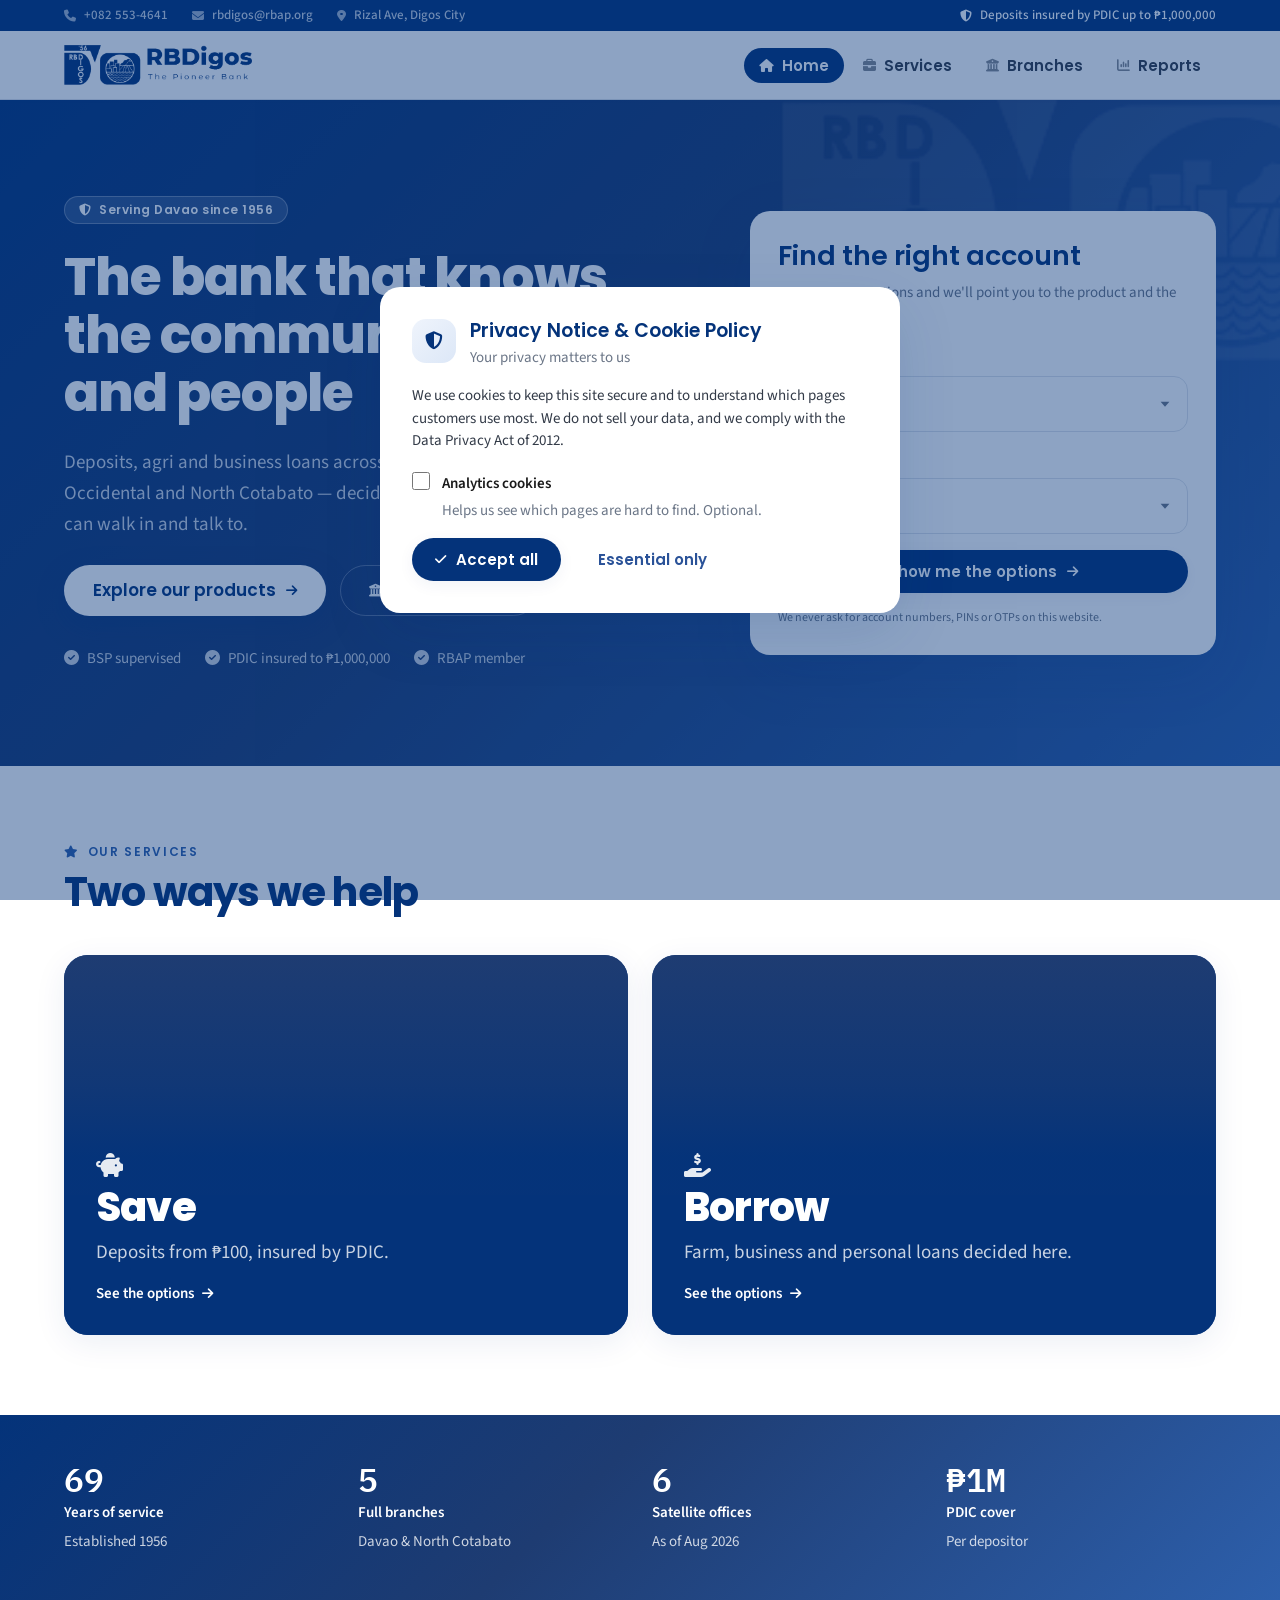
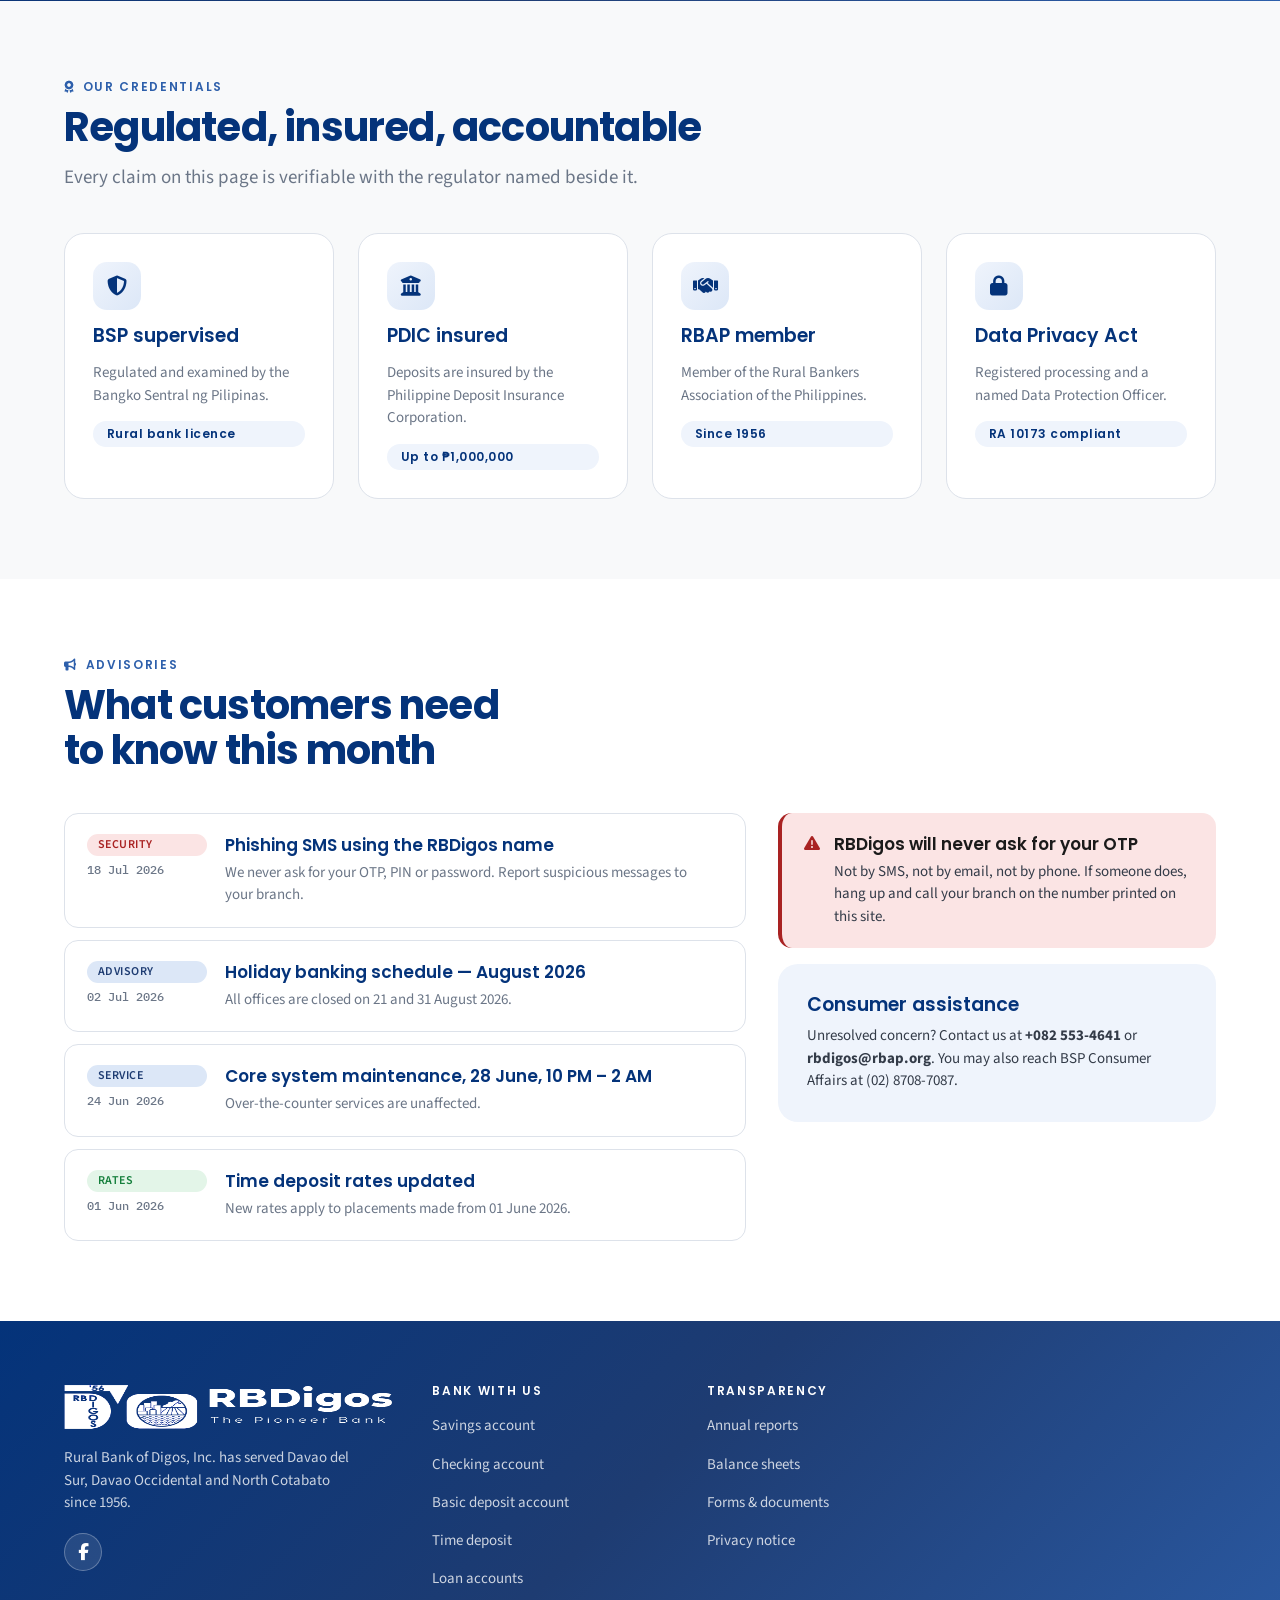
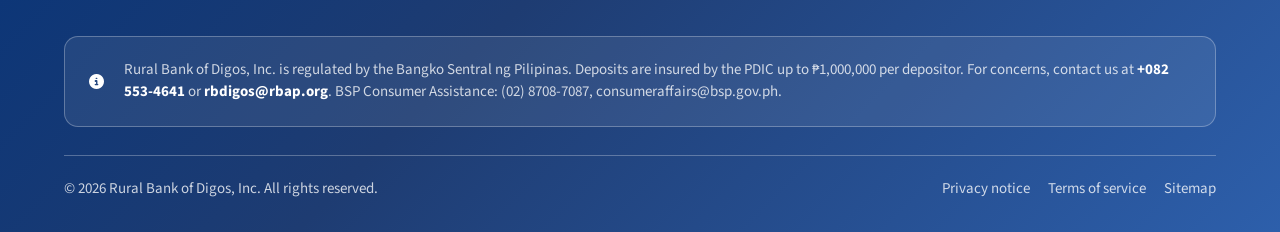
==== commit 09bfd062: "Add logo image and site behavior script - Added a new logo image (logo-word-white.png) to the assets" ====
--- a/index.html
+++ b/index.html
@@ -2,459 +2,342 @@
 <html lang="en">
 
 <head>
-    <meta charset="UTF-8">
-    <meta name="viewport" content="width=device-width, initial-scale=1.0">
-    <title>Rural Bank of Digos - Trusted Banking Solutions</title>
-    <!-- Bootstrap 5.3 CSS -->
-    <link href="https://cdn.jsdelivr.net/npm/bootstrap@5.3.2/dist/css/bootstrap.min.css" rel="stylesheet"
-        integrity="sha384-T3c6CoIi6uLrA9TneNEoa7RxnatzjcDSCmG1MXxSR1GAsXEV/Dwwykc2MPK8M2HN"
-        crossorigin="anonymous">
-    <link href="https://cdnjs.cloudflare.com/ajax/libs/font-awesome/6.0.0/css/all.min.css" rel="stylesheet">
-    <link href="assets/css/styles.css" rel="stylesheet">
-    <link href="assets/css/privacy-modal.css" rel="stylesheet">
+    <meta charset="utf-8">
+    <meta name="viewport" content="width=device-width, initial-scale=1">
+    <title>Rural Bank of Digos — The Pioneer Bank since 1956</title>
+    <meta name="description"
+        content="Deposits, agri and business loans across Davao del Sur, Davao Occidental and North Cotabato. BSP supervised, PDIC insured.">
+    <link rel="icon" href="assets/img/logo-mark-navy.png">
+    <link rel="preconnect" href="https://fonts.googleapis.com">
+    <link rel="preconnect" href="https://fonts.gstatic.com" crossorigin>
+    <link
+        href="https://fonts.googleapis.com/css2?family=Poppins:wght@400;500;600;700;800&family=Source+Sans+3:ital,wght@0,400;0,500;0,600;0,700;1,400&family=IBM+Plex+Mono:wght@400;500;600&display=swap"
+        rel="stylesheet">
+    <link href="https://cdnjs.cloudflare.com/ajax/libs/font-awesome/6.5.2/css/all.min.css" rel="stylesheet">
+    <link rel="stylesheet" href="assets/css/site.css">
 </head>
 
 <body>
-    <!-- Header -->
-    <header class="header">
-        <div class="header-top">
-            <div class="container">
-                <div class="row">
-                    <div class="col-lg-12 col-md-8">
-                        <div class="contact-info d-flex flex-wrap gap-3">
-                            <span><i class="fas fa-phone"></i> +082 553-4641</span>
-                            <span><i class="fas fa-envelope"></i> rbdigos@rbap.org</span>
-                            <span><i class="fas fa-map-marker-alt"></i> Digos - Makar Rd</span>
+
+    <header class="site-header">
+        <div class="utilbar">
+            <div class="wrap">
+                <span><i class="fa-solid fa-phone" aria-hidden="true"></i><a href="tel:+0825534641"
+                        style="color:inherit">+082 553-4641</a></span>
+                <span><i class="fa-solid fa-envelope" aria-hidden="true"></i><a href="mailto:rbdigos@rbap.org"
+                        style="color:inherit">rbdigos@rbap.org</a></span>
+                <span><i class="fa-solid fa-location-dot" aria-hidden="true"></i>Rizal Ave, Digos City</span>
+                <span class="utilbar__pdic"><i class="fa-solid fa-shield-halved" aria-hidden="true"></i>Deposits insured
+                    by PDIC up to &#8369;1,000,000</span>
+            </div>
+        </div>
+        <div class="navbar">
+            <div class="wrap">
+                <a class="logo" href="index.html"><img src="assets/images/logo-navy.png" alt="Rural Bank of Digos"></a>
+                <button class="nav-toggle" type="button" aria-label="Menu" aria-expanded="false"><i
+                        class="fa-solid fa-bars" aria-hidden="true"></i></button>
+                <nav class="nav" aria-label="Main">
+                    <a class="nav-link is-active" href="index.html" aria-current="page"><i class="fa-solid fa-house"
+                            aria-hidden="true"></i><span>Home</span></a>
+                    <a class="nav-link" href="services.html"><i class="fa-solid fa-briefcase"
+                            aria-hidden="true"></i><span>Services</span></a>
+                    <a class="nav-link" href="branches.html"><i class="fa-solid fa-building-columns"
+                            aria-hidden="true"></i><span>Branches</span></a>
+                    <a class="nav-link" href="reports.html"><i class="fa-solid fa-chart-column"
+                            aria-hidden="true"></i><span>Reports</span></a>
+                </nav>
+            </div>
+        </div>
+    </header>
+    <main id="home">
+
+        <section class="hero">
+            <img class="hero__mark" src="assets/images/logo-mark-white.png" alt="" aria-hidden="true">
+            <div class="wrap">
+                <div class="hero__grid">
+                    <div class="hero__copy">
+                        <span class="badge badge--on-brand"><i class="fa-solid fa-shield-halved"
+                                aria-hidden="true"></i>Serving Davao since 1956</span>
+                        <h1 class="hero__title">The bank that knows the community and people</h1>
+                        <p class="hero__lead">Deposits, agri and business loans across Davao del Sur, Davao Occidental
+                            and North Cotabato — decided locally, by people you can walk in and talk to.</p>
+                        <div class="btn-row">
+                            <a class="btn btn--on-brand btn--lg" href="services.html"><span>Explore our
+                                    products</span><i class="fa-solid fa-arrow-right" aria-hidden="true"></i></a>
+                            <a class="btn btn--outline-on-brand btn--lg" href="branches.html"><i
+                                    class="fa-solid fa-building-columns" aria-hidden="true"></i><span>Find an
+                                    office</span></a>
                         </div>
-                    </div>
-                </div>
-            </div>
-        </div>
-
-        <nav class="navbar navbar-expand-lg modern-nav">
-            <div class="container">
-                <div class="logo navbar-brand">
-                     <img src="assets/images/old-logo-tagline-white.png" alt="Rural Bank of Digos Logo" class="logo-image">
-                </div>
-
-                <button class="navbar-toggler modern-toggler" type="button" data-bs-toggle="collapse" data-bs-target="#navbarNav"
-                    aria-controls="navbarNav" aria-expanded="false" aria-label="Toggle navigation">
-                    <span class="toggler-line"></span>
-                    <span class="toggler-line"></span>
-                    <span class="toggler-line"></span>
-                </button>
-
-                <div class="collapse navbar-collapse" id="navbarNav">
-                    <ul class="navbar-nav ms-auto modern-nav-menu">
-                        <li class="nav-item">
-                            <a class="nav-link active" href="#home">
-                                <i class="fas fa-home nav-icon"></i>
-                                <span>Home</span>
-                            </a>
-                        </li>
-                        <!-- <li class="nav-item dropdown-hover">
-                            <a class="nav-link" href="#products">
-                                <i class="fas fa-briefcase nav-icon"></i>
-                                <span>Services</span>
-                                <i class="fas fa-chevron-down dropdown-arrow"></i>
-                            </a>
-                            <div class="mega-dropdown">
-                                <div class="dropdown-grid">
-                                    <div class="dropdown-column">
-                                        <h6>Personal Banking</h6>
-                                        <a href="#">Savings Accounts</a>
-                                        <a href="#">Checking Accounts</a>
-                                        <a href="#">Basic Deposit Accounts</a>
-                                        <a href="#">Time Deposit Accounts</a>
-                                    </div>
-                                    <div class="dropdown-column">
-                                        <h6>Business Solutions</h6>
-                                        <a href="#">Loan Accounts</a>
-                                    </div>
-                                    <div class="dropdown-column">
-                                        <h6>Download Forms Now!</h6>
-                                        <a href="#">Savings Accounts Form</a>
-                                        <a href="#">Time Deposit Form</a>
-                                        <a href="#">Loan Application Form</a>
-                                    </div>
-                                </div>
-                            </div>
-                        </li>
-                        <li class="nav-item">
-                            <a class="nav-link" href="#">
-                                <i class="fas fa-newspaper nav-icon"></i>
-                                <span>News</span>
-                            </a>
-                        </li>
-                        <li class="nav-item">
-                            <a class="nav-link" href="#foreclosed">
-                                <i class="fas fa-home nav-icon"></i>
-                                <span>Properties</span>
-                            </a>
-                        </li> -->
-                        <li class="nav-item">
-                            <a class="nav-link" href="reports.html">
-                                <i class="fas fa-chart-bar nav-icon"></i>
-                                <span>Reports</span>
-                            </a>
-                        </li>
-                        <!-- <li class="nav-item">
-                            <a class="nav-link" href="#">
-                                <i class="fas fa-info-circle nav-icon"></i>
-                                <span>About</span>
-                            </a>
-                        </li> -->
-                        <li class="nav-item">
-                            <a class="nav-link" href="branches.html">
-                                <i class="fas fa-building nav-icon"></i>
-                                <span>Branches</span>
-                            </a>
-                        </li>                        
-                        <!-- <li class="nav-item">
-                            <a class="nav-link contact-btn" href="contact.html">
-                                <i class="fas fa-phone nav-icon"></i>
-                                <span>Contact</span>
-                            </a>
-                        </li> -->
+                        <div class="hero__checks">
+                            <span><i class="fa-solid fa-circle-check" aria-hidden="true"></i>BSP supervised</span>
+                            <span><i class="fa-solid fa-circle-check" aria-hidden="true"></i>PDIC insured to
+                                &#8369;1,000,000</span>
+                            <span><i class="fa-solid fa-circle-check" aria-hidden="true"></i>RBAP member</span>
+                        </div>
+                    </div>
+                    <div class="hero__card">
+                        <h2>Find the right account</h2>
+                        <p>Answer two questions and we'll point you to the product and the nearest office.</p>
+                        <form class="stack" action="services.html" method="get">
+                            <div class="field">
+                                <label class="field-label" for="want">I want to</label>
+                                <div class="control"><select class="select" id="want" name="want">
+                                        <option>Save money</option>
+                                        <option>Deposit for a fixed term</option>
+                                        <option>Borrow for my farm</option>
+                                        <option>Borrow for my business</option>
+                                    </select></div>
+                            </div>
+                            <div class="field">
+                                <label class="field-label" for="near">Nearest office</label>
+                                <div class="control"><select class="select" id="near" name="near">
+                                        <option>Digos — Main</option>
+                                        <option>Bansalan</option>
+                                        <option>Kidapawan</option>
+                                        <option>Malita</option>
+                                        <option>Antipas</option>
+                                        <option>Kapatagan</option>
+                                        <option>Mlang</option>
+                                    </select></div>
+                            </div>
+                            <button class="btn btn--primary btn--block" type="submit"><span>Show me the options</span><i
+                                    class="fa-solid fa-arrow-right" aria-hidden="true"></i></button>
+                            <span class="hint">We never ask for account numbers, PINs or OTPs on this website.</span>
+                        </form>
+                    </div>
+                </div>
+            </div>
+        </section>
+
+        <section class="section">
+            <div class="wrap">
+                <div class="sec-head">
+                    <span class="eyebrow"><i class="fa-solid fa-star" aria-hidden="true"></i>Our services</span>
+                    <h2 class="sec-title">Two ways we help</h2>
+                </div>
+                <div class="tiles">
+                    <a class="tile" href="services.html">
+                        <!-- Replace the background image below with a real photo in assets/images/ -->
+                        <span class="tile__photo" style="background-image:url('assets/images/home-save.jpg')"></span>
+                        <span class="tile__scrim"></span>
+                        <span class="tile__body">
+                            <i class="fa-solid fa-piggy-bank" aria-hidden="true"></i>
+                            <span class="tile__title">Save</span>
+                            <span class="tile__line">Deposits from &#8369;100, insured by PDIC.</span>
+                            <span class="tile__cta"><span>See the options</span><i class="fa-solid fa-arrow-right"
+                                    aria-hidden="true"></i></span>
+                        </span>
+                    </a>
+                    <a class="tile" href="services.html">
+                        <span class="tile__photo" style="background-image:url('assets/images/home-borrow.jpg')"></span>
+                        <span class="tile__scrim"></span>
+                        <span class="tile__body">
+                            <i class="fa-solid fa-hand-holding-dollar" aria-hidden="true"></i>
+                            <span class="tile__title">Borrow</span>
+                            <span class="tile__line">Farm, business and personal loans decided here.</span>
+                            <span class="tile__cta"><span>See the options</span><i class="fa-solid fa-arrow-right"
+                                    aria-hidden="true"></i></span>
+                        </span>
+                    </a>
+                </div>
+            </div>
+        </section>
+
+        <section class="section section--brand section--tight">
+            <div class="wrap">
+                <div class="grid grid--4">
+                    <div class="stat"><span class="stat__value">69</span><span class="stat__label">Years of
+                            service</span><span class="stat__note">Established 1956</span></div>
+                    <div class="stat"><span class="stat__value">5</span><span class="stat__label">Full
+                            branches</span><span class="stat__note">Davao &amp; North Cotabato</span></div>
+                    <div class="stat"><span class="stat__value">6</span><span class="stat__label">Satellite
+                            offices</span><span class="stat__note">As of Aug 2026</span></div>
+                    <div class="stat"><span class="stat__value">&#8369;1M</span><span class="stat__label">PDIC
+                            cover</span><span class="stat__note">Per depositor</span></div>
+                </div>
+            </div>
+        </section>
+
+        <section class="section section--subtle">
+            <div class="wrap">
+                <div class="sec-head">
+                    <span class="eyebrow"><i class="fa-solid fa-award" aria-hidden="true"></i>Our credentials</span>
+                    <h2 class="sec-title">Regulated, insured, accountable</h2>
+                    <p class="sec-sub">Every claim on this page is verifiable with the regulator named beside it.</p>
+                </div>
+                <div class="grid grid--4">
+                    <div class="cred"><span class="cred__icon"><i class="fa-solid fa-shield-halved"
+                                aria-hidden="true"></i></span>
+                        <h3 class="cred__title">BSP supervised</h3>
+                        <p class="cred__desc">Regulated and examined by the Bangko Sentral ng Pilipinas.</p><span
+                            class="badge badge--soft">Rural bank licence</span>
+                    </div>
+                    <div class="cred"><span class="cred__icon"><i class="fa-solid fa-building-columns"
+                                aria-hidden="true"></i></span>
+                        <h3 class="cred__title">PDIC insured</h3>
+                        <p class="cred__desc">Deposits are insured by the Philippine Deposit Insurance Corporation.</p>
+                        <span class="badge badge--soft">Up to &#8369;1,000,000</span>
+                    </div>
+                    <div class="cred"><span class="cred__icon"><i class="fa-solid fa-handshake"
+                                aria-hidden="true"></i></span>
+                        <h3 class="cred__title">RBAP member</h3>
+                        <p class="cred__desc">Member of the Rural Bankers Association of the Philippines.</p><span
+                            class="badge badge--soft">Since 1956</span>
+                    </div>
+                    <div class="cred"><span class="cred__icon"><i class="fa-solid fa-lock"
+                                aria-hidden="true"></i></span>
+                        <h3 class="cred__title">Data Privacy Act</h3>
+                        <p class="cred__desc">Registered processing and a named Data Protection Officer.</p><span
+                            class="badge badge--soft">RA 10173 compliant</span>
+                    </div>
+                </div>
+            </div>
+        </section>
+
+        <section class="section" id="advisories">
+            <div class="wrap">
+                <div class="sec-head">
+                    <span class="eyebrow"><i class="fa-solid fa-bullhorn" aria-hidden="true"></i>Advisories</span>
+                    <h2 class="sec-title">What customers need to know this month</h2>
+                </div>
+                <div class="split split--wide-left">
+                    <div class="stack" style="gap:12px">
+                        <article class="notice">
+                            <div class="notice__meta"><span class="tag tag--urgent">Security</span><span
+                                    class="notice__date">18 Jul 2026</span></div>
+                            <div>
+                                <h3 class="notice__title">Phishing SMS using the RBDigos name</h3>
+                                <p class="notice__summary">We never ask for your OTP, PIN or password. Report suspicious
+                                    messages to your branch.</p>
+                            </div>
+                        </article>
+                        <article class="notice">
+                            <div class="notice__meta"><span class="tag tag--notice">Advisory</span><span
+                                    class="notice__date">02 Jul 2026</span></div>
+                            <div>
+                                <h3 class="notice__title">Holiday banking schedule — August 2026</h3>
+                                <p class="notice__summary">All offices are closed on 21 and 31 August 2026.</p>
+                            </div>
+                        </article>
+                        <article class="notice">
+                            <div class="notice__meta"><span class="tag tag--notice">Service</span><span
+                                    class="notice__date">24 Jun 2026</span></div>
+                            <div>
+                                <h3 class="notice__title">Core system maintenance, 28 June, 10 PM – 2 AM</h3>
+                                <p class="notice__summary">Over-the-counter services are unaffected.</p>
+                            </div>
+                        </article>
+                        <article class="notice">
+                            <div class="notice__meta"><span class="tag tag--rates">Rates</span><span
+                                    class="notice__date">01 Jun 2026</span></div>
+                            <div>
+                                <h3 class="notice__title">Time deposit rates updated</h3>
+                                <p class="notice__summary">New rates apply to placements made from 01 June 2026.</p>
+                            </div>
+                        </article>
+                    </div>
+                    <div class="stack">
+                        <div class="alert alert--danger">
+                            <i class="fa-solid fa-triangle-exclamation" aria-hidden="true"></i>
+                            <div>
+                                <h3 class="alert__title">RBDigos will never ask for your OTP</h3>
+                                <p class="alert__body">Not by SMS, not by email, not by phone. If someone does, hang up
+                                    and call your branch on the number printed on this site.</p>
+                            </div>
+                        </div>
+                        <div class="card card--sunken">
+                            <h3 class="card-title">Consumer assistance</h3>
+                            <p class="card-text">Unresolved concern? Contact us at <strong>+082 553-4641</strong> or
+                                <strong>rbdigos@rbap.org</strong>. You may also reach BSP Consumer Affairs at (02)
+                                8708-7087.</p>
+                        </div>
+                    </div>
+                </div>
+            </div>
+        </section>
+
+    </main>
+
+    <footer class="site-footer">
+        <div class="wrap">
+            <div class="footer__top">
+                <div class="footer__brand">
+                    <img src="assets/images/logo-white.png" alt="Rural Bank of Digos">
+                    <p class="footer__blurb">Rural Bank of Digos, Inc. has served Davao del Sur, Davao Occidental and
+                        North Cotabato since 1956.</p>
+                    <div><a class="icon-btn" href="#" aria-label="Facebook"><i class="fa-brands fa-facebook-f"
+                                aria-hidden="true"></i></a></div>
+                </div>
+                <div class="footer__col">
+                    <h2>Bank with us</h2>
+                    <ul>
+                        <li><a href="services.html">Savings account</a></li>
+                        <li><a href="services.html">Checking account</a></li>
+                        <li><a href="services.html">Basic deposit account</a></li>
+                        <li><a href="services.html">Time deposit</a></li>
+                        <li><a href="services.html">Loan accounts</a></li>
                     </ul>
                 </div>
-            </div>
-        </nav>
-    </header>
-
-    <!-- Hero Section -->
-    <section class="hero" id="home">
-        <div class="container">
-            <div class="row justify-content-center text-center">
-                <div class="col-lg-8">
-                    <h2 class="display-4 mb-4">Your Trusted Financial Partner</h2>
-                    <p class="lead mb-4">Building strong financial foundations with personalized banking solutions, expert
-                    investment guidance, and comprehensive financial services designed for your success.</p>
-                    <div class="d-flex justify-content-center gap-3 flex-wrap">
-                        <a href="#products" class="btn btn-primary btn-lg">
-                            <i class="fas fa-arrow-right me-2"></i>
-                            Explore Services
-                        </a>
-                        <a href="contact.html" class="btn btn-outline-light btn-lg">
-                            <i class="fas fa-phone me-2"></i>
-                            Get in Touch
-                        </a>
-                    </div>
-                </div>
-            </div>
-        </div>
-    </section>
-
-    <!-- Features Section -->
-    <section class="features py-5" id="products">
-        <div class="container-fluid px-4">
-            <!-- Section Header -->
-            <div class="row">
-                <div class="col-12 text-center mb-5">
-                    <div class="section-badge">
-                        <i class="fas fa-star"></i>
-                        <span>Our Services</span>
-                    </div>
-                    <h2 class="section-title">Financial Solutions for Every Need</h2>
-                    <p class="section-subtitle">Discover our comprehensive range of banking services designed to help you achieve your financial goals</p>
-                </div>
-            </div>
-
-            <!-- Features Grid -->
-            <div class="features-grid">
-                <div class="feature-item" data-aos="fade-up" data-aos-delay="0">
-                    <div class="feature-content">
-                        <div class="feature-icon-modern">
-                            <div class="icon-bg"></div>
-                            <i class="fas fa-piggy-bank"></i>
-                        </div>
-                        <div class="feature-info">
-                            <h4>Personal Banking</h4>
-                            <p>Complete personal banking services including checking accounts, savings accounts, time deposit, and personal loans with competitive rates.</p>
-                            <div class="feature-highlights">
-                                <span>• Savings Accounts</span>
-                                <span>• Checking Accounts</span>
-                                <span>• Basic Deposit Accounts</span>
-                                <span>• Time Deposit Accounts</span>
-                            </div>
-                            <a href="#" class="feature-link">
-                                <span>Learn More</span>
-                                <i class="fas fa-arrow-right"></i>
-                            </a>
-                        </div>
-                    </div>
-                </div>
-
-                <div class="feature-item" data-aos="fade-up" data-aos-delay="200">
-                    <div class="feature-content">
-                        <div class="feature-icon-modern">
-                            <div class="icon-bg"></div>
-                            <i class="fas fa-briefcase"></i>
-                        </div>
-                        <div class="feature-info">
-                            <h4>Business Banking</h4>
-                            <p>Comprehensive business banking solutions including commercial loans, merchant services, and cash management for businesses of all sizes.</p>
-                            <div class="feature-highlights">
-                                <span>• Agriculture Loans</span>
-                                <span>• Commercial Loans</span>
-                                <span>• Microfinance Loans</span>
-                                <span>• Other Loans</span>
-                            </div>
-                            <a href="#" class="feature-link">
-                                <span>Learn More</span>
-                                <i class="fas fa-arrow-right"></i>
-                            </a>
-                        </div>
-                    </div>
-                </div>
-            </div>
-        </div>
-    </section>
-
-    <!-- Stats Section -->
-    <section class="stats py-5">
-        <div class="container">
-            <div class="row g-4 text-center">
-                <div class="col-lg-4 col-md-6">
-                    <div class="stat-item">
-                        <h4 class="display-4 fw-bold mb-2">13800+</h4>
-                        <p class="fs-5">Years of Excellence</p>
-                    </div>
-                </div>
-                <div class="col-lg-4 col-md-6">
-                    <div class="stat-item">
-                        <h4 class="display-4 fw-bold mb-2">2000K+</h4>
-                        <p class="fs-5">Satisfied Customers</p>
-                    </div>
-                </div>
-                <div class="col-lg-4 col-md-6">
-                    <div class="stat-item">
-                        <h4 class="display-4 fw-bold mb-2">1805+</h4>
-                        <p class="fs-5">Branch Locations</p>
-                    </div>
-                </div>
-            </div>
-        </div>
-    </section>
-
-    <!-- Bank Credentials Section -->
-    <section class="credentials py-5">
-        <div class="container">
-            <div class="row">
-                <div class="col-lg-8 mx-auto text-center mb-5">
-                    <div class="section-badge">
-                        <i class="fas fa-shield-check"></i>
-                        <span>Our Credentials</span>
-                    </div>
-                    <h3 class="display-6 mb-3">Bank Credentials & Certifications</h3>
-                    <p class="lead">Recognized by leading financial institutions and regulatory bodies</p>
-                </div>
-            </div>
-
-            <div class="row mb-5">
-                <div class="col-12">
-                    <div class="compliance-info">
-                        <div class="row align-items-center">
-                            <div class="col-lg-8">
-                                <h4 class="mb-3">Regulatory Compliance & Security</h4>
-                                <div class="row g-3">
-                                    <div class="col-md-6">
-                                        <div class="compliance-item">
-                                            <i class="fas fa-check-circle me-2"></i>
-                                            <span>Anti-Money Laundering (AMLA) Compliant</span>
-                                        </div>
-                                    </div>
-                                    <div class="col-md-6">
-                                        <div class="compliance-item">
-                                            <i class="fas fa-check-circle me-2"></i>
-                                            <span>Data Privacy Act Compliant</span>
-                                        </div>
-                                    </div>
-                                    <div class="col-md-6">
-                                        <div class="compliance-item">
-                                            <i class="fas fa-check-circle me-2"></i>
-                                            <span>Cybersecurity Framework Certified</span>
-                                        </div>
-                                    </div>
-                                </div>
-                            </div>
-                            <div class="col-lg-4 text-center">
-                                <div class="trust-seal">
-                                    <i class="fas fa-award"></i>
-                                    <h6 class="mt-2">Trusted Partner</h6>
-                                    <p class="small">69+ Years of Service</p>
-                                </div>
-                            </div>
-                        </div>
-                    </div>
-                </div>
-            </div>
-
-            <div class="row g-4">
-                <div class="col-lg-3 col-md-6">
-                    <div class="credential-card text-center h-100">
-                        <div class="credential-icon mx-auto mb-3">
-                            <i class="fas fa-shield-alt"></i>
-                        </div>
-                        <h5 class="mb-3">BSP Supervised</h5>
-                        <p>Regulated and supervised by the Bangko Sentral ng Pilipinas (BSP)</p>
-                        <div class="credential-badge">
-                            <span>License No. RB-123</span>
-                        </div>
-                    </div>
-                </div>
-
-                <div class="col-lg-3 col-md-6">
-                    <div class="credential-card text-center h-100">
-                        <div class="credential-icon mx-auto mb-3">
-                            <i class="fas fa-university"></i>
-                        </div>
-                        <h5 class="mb-3">PDIC Insured</h5>
-                        <p>All deposits are insured by the Philippine Deposit Insurance Corporation</p>
-                        <div class="credential-badge">
-                            <span>Up to ₱1,000,000</span>
-                        </div>
-                    </div>
-                </div>
-
-                <div class="col-lg-3 col-md-6">
-                    <div class="credential-card text-center h-100">
-                        <div class="credential-icon mx-auto mb-3">
-                            <i class="fas fa-handshake"></i>
-                        </div>
-                        <h5 class="mb-3">RBAP Member</h5>
-                        <p>Active member of the Rural Bankers Association of the Philippines</p>
-                        <div class="credential-badge">
-                            <span>Since 1956</span>
-                        </div>
-                    </div>
-                </div>
-
-                <div class="col-lg-3 col-md-6">
-                    <div class="credential-card text-center h-100">
-                        <div class="credential-icon mx-auto mb-3">
-                            <i class="fas fa-certificate"></i>
-                        </div>
-                        <h5 class="mb-3">ISO Certified</h5>
-                        <p>Quality Management System certified for banking operations</p>
-                        <div class="credential-badge">
-                            <span>ISO 9001:2015</span>
-                        </div>
-                    </div>
-                </div>
-            </div>
-
-
-        </div>
-    </section>
-
-    <!-- Footer -->
-    <footer class="footer">
-        <div class="container">
-            <div class="row g-4 mb-4">
-                <div class="col-lg-3 col-md-6">
-                    <div class="footer-section">
-                        <h4 class="mb-3">Quick Links</h4>
-                        <ul class="list-unstyled">
-                            <li class="mb-2"><a href="#home" class="text-decoration-none">Home</a></li>
-                            <!-- <li class="mb-2"><a href="#products" class="text-decoration-none">Services</a>
-                            </li>
-                            <li class="mb-2"><a href="#" class="text-decoration-none">News</a></li>
-                            <li class="mb-2"><a href="#foreclosed" class="text-decoration-none">Properties</a>
-                            </li> -->
-                            <li class="mb-2"><a href="#reports" class="text-decoration-none">Reports</a>
-                            </li>
-                        </ul>
-                    </div>
-                </div>
-
-                <div class="col-lg-3 col-md-6">
-                    <div class="footer-section">
-                        <h4 class="mb-3">Services</h4>
-                        <ul class="list-unstyled">
-                            <li class="mb-2"><a href="#" class="text-decoration-none">Savings Account</a></li>
-                            <li class="mb-2"><a href="#" class="text-decoration-none">Checking Account</a></li>
-                            <li class="mb-2"><a href="#" class="text-decoration-none">Basic Deposit Account</a></li>
-                            <li class="mb-2"><a href="#" class="text-decoration-none">Time Deposit Account</a></li>
-                            <li class="mb-2"><a href="#" class="text-decoration-none">Loan Account</a></li>
-                        </ul>
-                    </div>
-                </div>
-
-                <div class="col-lg-3 col-md-6">
-                    <div class="footer-section">
-
-                    </div>
-                </div>
-
-                <div class="col-lg-3 col-md-6">
-                    <div class="footer-section">
-                        <h4 class="mb-3">Connect With Us</h4>
-                        <p>Stay updated with the latest financial news and services.</p>
-                        <div class="social-icons d-flex gap-2 mt-3">
-                            <a href="#" class="text-decoration-none"><i class="fab fa-facebook-f"></i></a>
-                            <!-- <a href="#" class="text-decoration-none"><i class="fab fa-twitter"></i></a>
-                            <a href="#" class="text-decoration-none"><i class="fab fa-linkedin-in"></i></a>
-                            <a href="#" class="text-decoration-none"><i class="fab fa-instagram"></i></a> -->
-                        </div>
-                    </div>
-                </div>
-            </div>
-
-            <div class="footer-bottom border-top pt-3 text-center">
-                <p class="mb-0">&copy; 2025 RBDI. All rights reserved. | <a href="privacy-policy.html" class="text-decoration-none">Privacy Policy</a> | Terms of
-                Service | PDIC Insured</p>
+                <!-- <div class="footer__col">
+                    <h2>About RBDigos</h2>
+                    <ul>
+                        <li><a href="#">Our story</a></li>
+                        <li><a href="#">Board &amp; management</a></li>
+                        <li><a href="branches.html">Branches</a></li>
+                        <li><a href="#">Careers</a></li>
+                        <li><a href="index.html#advisories">News &amp; advisories</a></li>
+                    </ul>
+                </div> -->
+                <div class="footer__col">
+                    <h2>Transparency</h2>
+                    <ul>
+                        <li><a href="reports.html">Annual reports</a></li>
+                        <li><a href="reports.html">Balance sheets</a></li>
+                        <li><a href="reports.html">Forms &amp; documents</a></li>
+                        <li><a href="privacy-policy.html">Privacy notice</a></li>
+                    </ul>
+                </div>
+            </div>
+            <div class="footer__legal">
+                <i class="fa-solid fa-circle-info" aria-hidden="true"></i>
+                <p>Rural Bank of Digos, Inc. is regulated by the Bangko Sentral ng Pilipinas. Deposits are insured by
+                    the PDIC up to &#8369;1,000,000 per depositor. For concerns, contact us at <strong>+082
+                        553-4641</strong> or <strong>rbdigos@rbap.org</strong>. BSP Consumer Assistance: (02) 8708-7087,
+                    consumeraffairs@bsp.gov.ph.</p>
+            </div>
+            <div class="footer__base">
+                <span>&copy; 2026 Rural Bank of Digos, Inc. All rights reserved.</span>
+                <nav aria-label="Legal">
+                    <a href="privacy-policy.html">Privacy notice</a>
+                    <a href="#">Terms of service</a>
+                    <a href="#">Sitemap</a>
+                </nav>
             </div>
         </div>
     </footer>
 
-    <!-- Privacy Policy Acceptance Dialog -->
-    <div id="privacyModal" class="privacy-modal">
-        <div class="privacy-modal-content">
-            <div class="privacy-modal-header">
-                <div class="privacy-icon">
-                    <i class="fas fa-shield-check"></i>
-                </div>
-                <h3>Privacy Policy & Cookie Notice</h3>
-                <p class="privacy-subtitle">Your privacy matters to us</p>
-            </div>
-            
-            <div class="privacy-modal-body">
-                <p>We use cookies and similar technologies to enhance your browsing experience, provide personalized content, and analyze our traffic. By continuing to use our website, you consent to our use of cookies and agree to our Privacy Policy.</p>
-                
-                <div class="privacy-highlights">
-                    <div class="privacy-highlight-item">
-                        <i class="fas fa-check-circle"></i>
-                        <span>We protect your personal information</span>
-                    </div>
-                    <div class="privacy-highlight-item">
-                        <i class="fas fa-check-circle"></i>
-                        <span>We comply with Philippine Data Privacy Act</span>
-                    </div>
-                    <div class="privacy-highlight-item">
-                        <i class="fas fa-check-circle"></i>
-                        <span>We never sell your data to third parties</span>
-                    </div>
-                </div>
-                
-                <div class="privacy-actions">
-                    <button id="acceptPrivacy" class="btn btn-accept">
-                        <i class="fas fa-check me-2"></i>Accept All
-                    </button>
-                    <button id="declinePrivacy" class="btn btn-decline">
-                        <i class="fas fa-times me-2"></i>Decline
-                    </button>
-                </div>
+    <div class="consent" id="consent" role="dialog" aria-modal="true" aria-labelledby="consent-title" hidden>
+        <div class="consent__box">
+            <div class="consent__head">
+                <span class="consent__icon"><i class="fa-solid fa-shield-halved" aria-hidden="true"></i></span>
+                <div>
+                    <h2 class="consent__title" id="consent-title">Privacy Notice &amp; Cookie Policy</h2>
+                    <p class="consent__sub">Your privacy matters to us</p>
+                </div>
+            </div>
+            <p class="consent__text">We use cookies to keep this site secure and to understand which pages customers use
+                most. We do not sell your data, and we comply with the Data Privacy Act of 2012.</p>
+            <label class="choice-check"><input type="checkbox"><span><span class="choice-check__label">Analytics
+                        cookies</span><span class="choice-check__desc">Helps us see which pages are hard to find.
+                        Optional.</span></span></label>
+            <div class="btn-row">
+                <button class="btn btn--primary" type="button" data-consent-accept><i class="fa-solid fa-check"
+                        aria-hidden="true"></i><span>Accept all</span></button>
+                <button class="btn btn--ghost" type="button" data-consent-accept><span>Essential only</span></button>
             </div>
         </div>
     </div>
-
-    <!-- Bootstrap 5.3 JavaScript Bundle -->
-    <script src="https://cdn.jsdelivr.net/npm/bootstrap@5.3.2/dist/js/bootstrap.bundle.min.js"
-        integrity="sha384-C6RzsynM9kWDrMNeT87bh95OGNyZPhcTNXj1NW7RuBCsyN/o0jlpcV8Qyq46cDfL"
-        crossorigin="anonymous"></script>
-    <script src="assets/scripts/script.js"></script>
-    <script src="assets/scripts/privacy-modal.js"></script>
+    <script src="assets/scripts/site.js"></script>
 </body>
 
 </html>
--- a/assets/css/site.css
+++ b/assets/css/site.css
@@ -0,0 +1,507 @@
+/* RBDigos website — site stylesheet.
+   PART 1: design tokens (colour, type, spacing, shadow). Edit these to re-theme.
+   PART 2: components (header, sections, cards, buttons, footer). */
+
+/* ===== tokens/fonts.css ===== */
+/* RBDigos webfonts.
+   The legacy site used the system stack ('Segoe UI', Tahoma, Geneva, Verdana).
+   No font binaries ship with the repo, so the closest matches to the RBDigos
+   wordmark (heavy geometric sans) and to a highly legible institutional text
+   face were selected on Google Fonts. See readme.md > Typography for the
+   substitution note. */
+@import url("https://fonts.googleapis.com/css2?family=Poppins:wght@400;500;600;700;800&family=Source+Sans+3:ital,wght@0,400;0,500;0,600;0,700;1,400&family=IBM+Plex+Mono:wght@400;500;600&display=swap");
+
+
+/* ===== tokens/colors.css ===== */
+:root{
+/* ── Brand base ─────────────────────────────────────────────
+   --brand-navy-900 is sampled straight from the RBDigos mark artwork.
+   --brand-blue-700 / -600 are the legacy site's --rbd-primary / --rbd-secondary. */
+--brand-navy-900:#04337a;
+--brand-navy-800:#13438c;
+--brand-blue-700:#1e3c72;
+--brand-blue-600:#2a5298;
+--brand-blue-500:#2d5fab;
+--brand-blue-400:#4d7cc6;
+--brand-blue-200:#a8c1e6;
+--brand-blue-100:#dce7f7;
+--brand-blue-050:#eff4fc;
+
+/* Accent — legacy --rbd-accent, plus a text-safe darker step */
+--brand-green-600:#157f3c;
+--brand-green-500:#28a745;
+--brand-green-100:#e3f5e8;
+
+/* Neutrals — legacy --rbd-dark / --rbd-light anchor the ends */
+--neutral-000:#ffffff;
+--neutral-050:#f8f9fa;
+--neutral-100:#eef1f5;
+--neutral-200:#dde2ea;
+--neutral-300:#c3cad6;
+--neutral-400:#98a2b3;
+--neutral-500:#6b7687;
+--neutral-600:#4d5666;
+--neutral-700:#333b48;
+--neutral-900:#1a1a1a;
+
+/* Semantic status (additions — the legacy CSS had no warning/danger scale) */
+--status-info-600:#1e3c72;
+--status-info-100:#dce7f7;
+--status-warn-600:#9a6100;
+--status-warn-500:#e0a109;
+--status-warn-100:#fdf3dc;
+--status-danger-600:#a92222;
+--status-danger-100:#fbe4e4;
+
+/* ── Semantic aliases ─────────────────────────────────────── */
+--text-strong:var(--neutral-900);
+--text-body:var(--neutral-700);
+--text-muted:var(--neutral-500);
+--text-on-brand:var(--neutral-000);
+--text-on-brand-muted:rgba(255,255,255,.78);
+--text-brand:var(--brand-navy-900);
+--text-link:var(--brand-blue-600);
+--text-link-hover:var(--brand-navy-900);
+
+--surface-page:var(--neutral-000);
+--surface-subtle:var(--neutral-050);
+--surface-card:var(--neutral-000);
+--surface-sunken:var(--brand-blue-050);
+--surface-brand:var(--brand-navy-900);
+--surface-brand-soft:var(--brand-blue-100);
+--surface-inverse:var(--neutral-900);
+
+--border-subtle:var(--neutral-200);
+--border-default:var(--neutral-300);
+--border-brand:var(--brand-blue-500);
+--border-on-brand:rgba(255,255,255,.28);
+
+--action-primary:var(--brand-navy-900);
+--action-primary-hover:var(--brand-blue-700);
+--action-primary-active:#022558;
+--action-secondary:var(--brand-blue-050);
+--action-secondary-hover:var(--brand-blue-100);
+--focus-ring:rgba(42,82,152,.35);
+
+/* Brand gradient — the wordmark lockup and every dark band use this ramp */
+--gradient-brand:linear-gradient(135deg,#04337a 0%,#1e3c72 45%,#2d5fab 100%); /* @kind color */
+--gradient-brand-soft:linear-gradient(135deg,#eff4fc 0%,#dce7f7 100%); /* @kind color */
+}
+
+
+/* ===== tokens/typography.css ===== */
+:root{
+--font-display:"Poppins","Segoe UI",Tahoma,Geneva,Verdana,sans-serif;
+--font-body:"Source Sans 3","Segoe UI",Tahoma,Geneva,Verdana,sans-serif;
+--font-mono:"IBM Plex Mono",ui-monospace,Menlo,Consolas,monospace;
+
+--fw-regular:400; /* @kind font */
+--fw-medium:500; /* @kind font */
+--fw-semibold:600; /* @kind font */
+--fw-bold:700; /* @kind font */
+--fw-extrabold:800; /* @kind font */
+
+/* Type scale — 1.200 minor third, 16px base */
+--text-2xs:12px;
+--text-xs:13px;
+--text-sm:15px;
+--text-base:17px;
+--text-md:19px;
+--text-lg:22px;
+--text-xl:27px;
+--text-2xl:33px;
+--text-3xl:40px;
+--text-4xl:52px;
+--text-5xl:64px;
+
+--lh-tight:1.12; /* @kind font */
+--lh-snug:1.28; /* @kind font */
+--lh-normal:1.5; /* @kind font */
+--lh-relaxed:1.65; /* @kind font */
+
+--ls-tight:-0.02em; /* @kind font */
+--ls-normal:0; /* @kind font */
+--ls-wide:0.04em; /* @kind font */
+--ls-caps:0.14em; /* @kind font */
+
+/* Roles */
+--type-display:var(--fw-extrabold) var(--text-4xl)/var(--lh-tight) var(--font-display);
+--type-h1:var(--fw-bold) var(--text-3xl)/var(--lh-tight) var(--font-display);
+--type-h2:var(--fw-bold) var(--text-2xl)/var(--lh-snug) var(--font-display);
+--type-h3:var(--fw-semibold) var(--text-xl)/var(--lh-snug) var(--font-display);
+--type-h4:var(--fw-semibold) var(--text-md)/var(--lh-snug) var(--font-display);
+--type-lead:var(--fw-regular) var(--text-md)/var(--lh-relaxed) var(--font-body);
+--type-body:var(--fw-regular) var(--text-base)/var(--lh-relaxed) var(--font-body);
+--type-body-sm:var(--fw-regular) var(--text-sm)/var(--lh-normal) var(--font-body);
+--type-label:var(--fw-semibold) var(--text-sm)/var(--lh-normal) var(--font-body);
+--type-eyebrow:var(--fw-semibold) var(--text-2xs)/1 var(--font-display);
+--type-figure:var(--fw-semibold) var(--text-2xl)/1 var(--font-mono);
+}
+
+
+/* ===== tokens/spacing.css ===== */
+:root{
+--space-0:0;
+--space-1:4px;
+--space-2:8px;
+--space-3:12px;
+--space-4:16px;
+--space-5:20px;
+--space-6:24px;
+--space-8:32px;
+--space-10:40px;
+--space-12:48px;
+--space-16:64px;
+--space-20:80px;
+--space-24:96px;
+--space-32:128px;
+
+--container-max:1200px; /* @kind spacing */
+--container-pad:24px;
+--section-y:80px; /* @kind spacing */
+--section-y-tight:48px;
+--grid-gap:24px;
+--card-pad:28px;
+--stack-gap:16px;
+}
+
+
+/* ===== tokens/radius.css ===== */
+:root{
+/* Legacy CSS ran 8 / 12 / 15 / 16 / 20 / 24 / 30 / 50px. The redesign keeps
+   the generous feel but standardises on four steps plus the pill. */
+--radius-xs:6px;
+--radius-sm:10px;
+--radius-md:14px;
+--radius-lg:20px;
+--radius-xl:24px;
+--radius-pill:999px;
+--radius-circle:50%;
+}
+
+
+/* ===== tokens/elevation.css ===== */
+:root{
+/* Soft, wide, low-opacity — carried over from the legacy card shadows
+   (0 8px 32px rgba(0,0,0,.08) → --shadow-card). */
+--shadow-xs:0 1px 2px rgba(4,51,122,.06);
+--shadow-sm:0 4px 16px rgba(4,51,122,.06);
+--shadow-card:0 8px 32px rgba(4,51,122,.08);
+--shadow-raised:0 20px 60px rgba(4,51,122,.12);
+--shadow-brand:0 10px 28px rgba(4,51,122,.28);
+--shadow-inset-top:inset 0 1px 0 rgba(255,255,255,.14);
+--ring-focus:0 0 0 3px var(--focus-ring);
+}
+
+
+/* ===== tokens/motion.css ===== */
+:root{
+--dur-fast:120ms; /* @kind other */
+--dur-base:200ms; /* @kind other */
+--dur-slow:320ms; /* @kind other */
+--ease-standard:cubic-bezier(.4,0,.2,1); /* @kind other */
+--ease-out:cubic-bezier(.16,1,.3,1); /* @kind other */
+--lift-hover:translateY(-4px); /* @kind other */
+--lift-press:translateY(0) scale(.99); /* @kind other */
+}
+@media (prefers-reduced-motion:reduce){
+:root{--dur-fast:1ms; /* @kind other */
+--dur-base:1ms; /* @kind other */
+--dur-slow:1ms; /* @kind other */
+--lift-hover:none; /* @kind other */
+}
+}
+
+
+/* ===== tokens/base.css ===== */
+*,*::before,*::after{box-sizing:border-box}
+body{margin:0;font:var(--type-body);color:var(--text-body);background:var(--surface-page);-webkit-font-smoothing:antialiased}
+h1,h2,h3,h4,h5,h6{margin:0;color:var(--text-strong);font-family:var(--font-display);text-wrap:balance}
+p{margin:0;text-wrap:pretty}
+a{color:var(--text-link);text-decoration:none;transition:color var(--dur-fast) var(--ease-standard)}
+a:hover{color:var(--text-link-hover);text-decoration:underline}
+a:focus-visible,button:focus-visible,input:focus-visible,select:focus-visible,textarea:focus-visible{outline:none;box-shadow:var(--ring-focus);border-radius:var(--radius-xs)}
+img{max-width:100%;display:block}
+:root{color-scheme:light}
+
+
+
+/* ==========================================================================
+   COMPONENTS — plain CSS for the static RBDigos site.
+   Tokens above are the single source of truth; edit those to re-theme.
+   ========================================================================== */
+
+.wrap{max-width:var(--container-max);margin:0 auto;padding:0 var(--container-pad)}
+.sr-only{position:absolute;width:1px;height:1px;overflow:hidden;clip:rect(0 0 0 0);white-space:nowrap}
+
+/* ---------- Header ---------- */
+.site-header{position:relative;z-index:20}
+.utilbar{background:var(--brand-navy-900);color:var(--text-on-brand-muted)}
+.utilbar .wrap{display:flex;gap:24px;flex-wrap:wrap;align-items:center;padding-top:9px;padding-bottom:9px;font:var(--fw-medium) var(--text-xs)/1 var(--font-body)}
+.utilbar span{display:inline-flex;align-items:center;gap:8px}
+.utilbar i{font-size:12px;opacity:.8}
+.utilbar .utilbar__pdic{margin-left:auto;color:#fff}
+.utilbar .utilbar__pdic i{opacity:1}
+.navbar{position:sticky;top:0;background:rgba(255,255,255,.92);backdrop-filter:blur(10px);border-bottom:1px solid var(--border-subtle);box-shadow:var(--shadow-xs)}
+.navbar .wrap{display:flex;align-items:center;gap:28px;padding-top:14px;padding-bottom:14px}
+.logo{display:inline-flex;align-items:center;text-decoration:none}
+.logo img{height:40px;width:auto}
+.logo:hover{text-decoration:none}
+.nav{margin-left:auto;display:flex;gap:4px;align-items:center}
+.nav-link{display:inline-flex;align-items:center;gap:8px;padding:10px 15px;border-radius:var(--radius-pill);text-decoration:none;font:var(--fw-semibold) var(--text-sm)/1 var(--font-display);color:var(--text-body);transition:background var(--dur-base) var(--ease-standard),color var(--dur-base) var(--ease-standard)}
+.nav-link i{font-size:13px;opacity:.6}
+.nav-link:hover{background:var(--action-secondary);color:var(--brand-navy-900);text-decoration:none}
+.nav-link.is-active{background:var(--brand-navy-900);color:#fff}
+.nav-link.is-active i{opacity:1}
+.nav-toggle{display:none;margin-left:auto;width:44px;height:44px;border:1.5px solid var(--border-subtle);border-radius:var(--radius-md);background:#fff;color:var(--brand-navy-900);font-size:18px;cursor:pointer}
+
+/* ---------- Sections ---------- */
+.section{padding:var(--section-y) 0;background:var(--surface-page)}
+.section--subtle{background:var(--surface-subtle)}
+.section--sunken{background:var(--surface-sunken)}
+.section--brand{background:var(--gradient-brand);color:#fff}
+.section--tight{padding:var(--section-y-tight) 0}
+.sec-head{display:flex;flex-direction:column;gap:12px;margin-bottom:40px;max-width:720px}
+.sec-head--center{align-items:center;text-align:center;margin-left:auto;margin-right:auto}
+.eyebrow{display:inline-flex;align-items:center;gap:8px;font:var(--type-eyebrow);letter-spacing:var(--ls-caps);text-transform:uppercase;color:var(--brand-blue-500)}
+.section--brand .eyebrow{color:var(--brand-blue-200)}
+.sec-title{font:var(--type-h1);color:var(--brand-navy-900);letter-spacing:var(--ls-tight)}
+.section--brand .sec-title{color:#fff}
+.sec-sub{font:var(--type-lead);color:var(--text-muted)}
+.section--brand .sec-sub{color:var(--text-on-brand-muted)}
+
+/* ---------- Grid ---------- */
+.grid{display:grid;gap:var(--grid-gap)}
+.grid--2{grid-template-columns:repeat(2,1fr)}
+.grid--3{grid-template-columns:repeat(3,1fr)}
+.grid--4{grid-template-columns:repeat(4,1fr)}
+.stack{display:flex;flex-direction:column;gap:var(--stack-gap)}
+.split{display:grid;gap:32px;align-items:start}
+.split--wide-left{grid-template-columns:1.4fr .9fr}
+
+/* ---------- Card ---------- */
+.card{background:var(--surface-card);border:1px solid var(--border-subtle);border-radius:var(--radius-lg);padding:var(--card-pad)}
+.card--raised{border-color:transparent;box-shadow:var(--shadow-raised)}
+.card--sunken{background:var(--surface-sunken);border-color:transparent}
+.card--flush{padding:12px}
+.card-title{font:var(--type-h4);color:var(--brand-navy-900)}
+.card-text{margin-top:8px;font:var(--type-body-sm);color:var(--text-body)}
+
+/* ---------- Buttons ---------- */
+.btn{display:inline-flex;align-items:center;justify-content:center;gap:10px;padding:13px 22px;border:1.5px solid transparent;border-radius:var(--radius-pill);font:var(--fw-semibold) var(--text-sm)/1 var(--font-display);cursor:pointer;text-decoration:none;transition:background var(--dur-base) var(--ease-standard),transform var(--dur-fast) var(--ease-standard),box-shadow var(--dur-base) var(--ease-standard)}
+.btn:hover{text-decoration:none;transform:translateY(-1px)}
+.btn:active{transform:var(--lift-press)}
+.btn i{font-size:13px}
+.btn--primary{background:var(--action-primary);color:#fff;box-shadow:var(--shadow-sm)}
+.btn--primary:hover{background:var(--action-primary-hover);color:#fff}
+.btn--outline{background:transparent;border-color:var(--border-default);color:var(--brand-navy-900)}
+.btn--outline:hover{background:var(--action-secondary);border-color:var(--border-brand);color:var(--brand-navy-900)}
+.btn--ghost{background:transparent;color:var(--brand-blue-600)}
+.btn--ghost:hover{background:var(--action-secondary);color:var(--brand-navy-900)}
+.btn--on-brand{background:#fff;color:var(--brand-navy-900);box-shadow:var(--shadow-brand)}
+.btn--on-brand:hover{background:var(--brand-blue-050);color:var(--brand-navy-900)}
+.btn--outline-on-brand{background:transparent;border-color:var(--border-on-brand);color:#fff}
+.btn--outline-on-brand:hover{background:rgba(255,255,255,.12);color:#fff}
+.btn--lg{padding:16px 28px;font-size:var(--text-base)}
+.btn--sm{padding:10px 16px;font-size:var(--text-xs)}
+.btn--block{width:100%}
+.btn-row{display:flex;gap:14px;flex-wrap:wrap;align-items:center}
+.icon-btn{display:inline-flex;align-items:center;justify-content:center;width:38px;height:38px;border-radius:var(--radius-circle);border:1px solid var(--border-on-brand);background:rgba(255,255,255,.1);color:#fff;text-decoration:none;transition:background var(--dur-base) var(--ease-standard)}
+.icon-btn:hover{background:rgba(255,255,255,.2);color:#fff;text-decoration:none}
+
+/* ---------- Badge / tag ---------- */
+.badge{display:inline-flex;align-items:center;gap:8px;padding:7px 14px;border-radius:var(--radius-pill);font:var(--fw-semibold) var(--text-2xs)/1 var(--font-display);letter-spacing:var(--ls-wide)}
+.badge--on-brand{background:rgba(255,255,255,.14);border:1px solid var(--border-on-brand);color:#fff}
+.badge--soft{background:var(--surface-sunken);color:var(--brand-navy-900)}
+.tag{display:inline-flex;align-items:center;padding:5px 11px;border-radius:var(--radius-pill);font:var(--fw-semibold) var(--text-2xs)/1 var(--font-body);letter-spacing:var(--ls-wide);text-transform:uppercase}
+.tag--urgent{background:var(--status-danger-100);color:var(--status-danger-600)}
+.tag--notice{background:var(--status-info-100);color:var(--status-info-600)}
+.tag--rates{background:var(--brand-green-100);color:var(--brand-green-600)}
+
+/* ---------- Forms ---------- */
+.field{display:flex;flex-direction:column;gap:7px}
+.field-label{font:var(--type-label);color:var(--text-strong)}
+.control{position:relative;display:flex;align-items:center}
+.control > i{position:absolute;left:15px;font-size:14px;color:var(--text-muted);pointer-events:none}
+.control > i ~ .input,.control > i ~ .select{padding-left:42px}
+.input,.select{width:100%;padding:13px 15px;border:1.5px solid var(--border-subtle);border-radius:var(--radius-md);background:#fff;font:var(--type-body);color:var(--text-strong);transition:border-color var(--dur-base) var(--ease-standard),box-shadow var(--dur-base) var(--ease-standard)}
+.select{appearance:none;padding-right:42px;background-image:url("data:image/svg+xml,%3Csvg xmlns='http://www.w3.org/2000/svg' viewBox='0 0 16 16' fill='%236b7687'%3E%3Cpath d='M8 11L3 5.5h10z'/%3E%3C/svg%3E");background-repeat:no-repeat;background-position:right 15px center;background-size:14px}
+.input:focus,.select:focus{outline:none;border-color:var(--border-brand);box-shadow:var(--ring-focus)}
+.hint{font:var(--fw-regular) var(--text-2xs)/1.5 var(--font-body);color:var(--text-muted)}
+.choice-check{display:flex;gap:12px;align-items:flex-start}
+.choice-check input{margin:3px 0 0;width:18px;height:18px;accent-color:var(--brand-navy-900);flex:none}
+.choice-check__label{font:var(--type-label);color:var(--text-strong)}
+.choice-check__desc{display:block;margin-top:3px;font:var(--type-body-sm);color:var(--text-muted)}
+
+/* ---------- Hero ---------- */
+.hero{position:relative;overflow:hidden;background:var(--gradient-brand);color:#fff}
+.hero__mark{position:absolute;right:-120px;top:-60px;width:620px;opacity:.07;pointer-events:none}
+.hero__grid{position:relative;display:grid;grid-template-columns:1.15fr .85fr;gap:56px;align-items:center;padding:96px 0}
+.hero__copy{display:flex;flex-direction:column;gap:24px;align-items:flex-start}
+.hero__title{font:var(--type-display);color:#fff;letter-spacing:var(--ls-tight);max-width:620px}
+.hero__lead{font:var(--type-lead);color:var(--text-on-brand-muted);max-width:540px}
+.hero__checks{display:flex;gap:24px;flex-wrap:wrap;padding-top:8px;font:var(--type-body-sm);color:var(--text-on-brand-muted)}
+.hero__checks i{margin-right:8px}
+.hero__card{background:#fff;border-radius:var(--radius-lg);box-shadow:var(--shadow-raised);padding:var(--card-pad)}
+.hero__card h2{font:var(--type-h3);color:var(--brand-navy-900)}
+.hero__card > p{margin:8px 0 20px;font:var(--type-body-sm);color:var(--text-muted)}
+
+/* ---------- Home service tiles ---------- */
+.tiles{display:grid;grid-template-columns:1fr 1fr;gap:24px}
+.tile{position:relative;height:380px;border-radius:var(--radius-xl);overflow:hidden;box-shadow:var(--shadow-card);background:var(--brand-navy-900);text-decoration:none;display:block}
+.tile:hover{text-decoration:none}
+.tile__photo{position:absolute;top:0;left:0;right:0;height:240px;background-size:cover;background-position:center;background-color:var(--brand-blue-700)}
+.tile__scrim{position:absolute;inset:0;background:linear-gradient(to top,rgba(4,51,122,.96) 0%,rgba(4,51,122,.96) 47%,rgba(4,51,122,.5) 66%,rgba(4,51,122,0) 100%)}
+.tile__body{position:absolute;left:32px;right:32px;bottom:30px;display:flex;flex-direction:column;gap:10px}
+.tile__body i{font-size:24px;color:#fff;opacity:.9}
+.tile__title{font:var(--fw-extrabold) var(--text-3xl)/1 var(--font-display);letter-spacing:var(--ls-tight);color:#fff}
+.tile__line{font:var(--type-lead);color:var(--text-on-brand-muted)}
+.tile__cta{margin-top:4px;display:inline-flex;align-items:center;gap:8px;font:var(--type-label);color:#fff}
+.tile__cta i{font-size:13px;opacity:1}
+.tile:hover .tile__cta{gap:12px}
+
+/* ---------- Stats ---------- */
+.stat{display:flex;flex-direction:column;gap:6px}
+.stat__value{font:var(--type-figure);color:#fff}
+.stat__label{font:var(--type-label);color:#fff}
+.stat__note{font:var(--type-body-sm);color:var(--text-on-brand-muted)}
+
+/* ---------- Credential card ---------- */
+.cred{display:flex;flex-direction:column;gap:14px;background:var(--surface-card);border:1px solid var(--border-subtle);border-radius:var(--radius-lg);padding:var(--card-pad);transition:transform var(--dur-base) var(--ease-standard),box-shadow var(--dur-base) var(--ease-standard)}
+.cred:hover{transform:var(--lift-hover);box-shadow:var(--shadow-card)}
+.cred__icon{width:48px;height:48px;border-radius:var(--radius-md);background:var(--gradient-brand-soft);color:var(--brand-navy-900);display:flex;align-items:center;justify-content:center;font-size:20px}
+.cred__title{font:var(--type-h4);color:var(--brand-navy-900)}
+.cred__desc{font:var(--type-body-sm);color:var(--text-muted)}
+
+/* ---------- Notice ---------- */
+.notice{display:flex;gap:18px;padding:20px 22px;background:var(--surface-card);border:1px solid var(--border-subtle);border-radius:var(--radius-md);transition:box-shadow var(--dur-base) var(--ease-standard)}
+.notice:hover{box-shadow:var(--shadow-sm)}
+.notice__meta{display:flex;flex-direction:column;gap:8px;flex:none;width:120px}
+.notice__date{font:var(--fw-medium) var(--text-2xs)/1 var(--font-mono);color:var(--text-muted)}
+.notice__title{font:var(--fw-semibold) var(--text-base)/1.3 var(--font-display);color:var(--brand-navy-900)}
+.notice__summary{margin-top:6px;font:var(--type-body-sm);color:var(--text-muted)}
+
+/* ---------- Alert ---------- */
+.alert{display:flex;gap:14px;padding:20px 22px;border-radius:var(--radius-md);border-left:4px solid transparent}
+.alert i{font-size:16px;margin-top:2px}
+.alert__title{font:var(--fw-semibold) var(--text-base)/1.3 var(--font-display)}
+.alert__body{margin-top:6px;font:var(--type-body-sm)}
+.alert--danger{background:var(--status-danger-100);border-left-color:var(--status-danger-600);color:var(--status-danger-600)}
+.alert--danger .alert__body{color:var(--neutral-700)}
+.alert--warning{background:var(--status-warn-100);border-left-color:var(--status-warn-500);color:var(--status-warn-600)}
+.alert--warning .alert__body{color:var(--neutral-700)}
+
+/* ---------- Services: choice + accordion ---------- */
+.narrow{max-width:760px;margin:0 auto}
+.choices{display:flex;gap:20px;max-width:760px;margin:0 auto}
+.choice{flex:1;display:flex;align-items:center;gap:16px;padding:22px 24px;cursor:pointer;text-align:left;border-radius:var(--radius-xl);background:var(--surface-card);border:1.5px solid var(--border-subtle);transition:background var(--dur-base) var(--ease-standard),box-shadow var(--dur-base) var(--ease-standard)}
+.choice > i{font-size:24px;color:var(--brand-blue-500)}
+.choice__text{display:flex;flex-direction:column;gap:3px}
+.choice__label{font:var(--fw-semibold) var(--text-lg)/1.2 var(--font-display);color:var(--brand-navy-900)}
+.choice__note{font:var(--type-body-sm);color:var(--text-muted)}
+.choice:hover{box-shadow:var(--shadow-sm)}
+.choice.is-active{background:var(--gradient-brand);border-color:transparent;box-shadow:var(--shadow-brand)}
+.choice.is-active > i,.choice.is-active .choice__label{color:#fff}
+.choice.is-active .choice__note{color:var(--text-on-brand-muted)}
+.product-list{max-width:760px;margin:48px auto 0;display:flex;flex-direction:column;gap:12px}
+.product-list[hidden]{display:none}
+.row{background:var(--surface-card);border:1px solid var(--border-subtle);border-radius:var(--radius-lg);overflow:hidden;transition:box-shadow var(--dur-base) var(--ease-standard)}
+.row.is-open{border-color:transparent;box-shadow:var(--shadow-raised)}
+.row__head{width:100%;display:flex;align-items:center;gap:20px;padding:24px 26px;background:transparent;border:none;cursor:pointer;text-align:left}
+.row__icon{width:52px;height:52px;flex:none;border-radius:var(--radius-md);background:var(--surface-sunken);color:var(--brand-navy-900);display:flex;align-items:center;justify-content:center;font-size:20px;transition:background var(--dur-base) var(--ease-standard),color var(--dur-base) var(--ease-standard)}
+.row.is-open .row__icon{background:var(--gradient-brand);color:#fff}
+.row__text{flex:1;display:flex;flex-direction:column;gap:4px}
+.row__title{font:var(--fw-semibold) var(--text-lg)/1.25 var(--font-display);color:var(--brand-navy-900)}
+.row__desc{font:var(--type-body);color:var(--text-muted)}
+.row__chev{color:var(--brand-blue-500);font-size:14px;flex:none;transition:transform var(--dur-base) var(--ease-standard)}
+.row.is-open .row__chev{transform:rotate(180deg)}
+.row__body{padding:0 26px 26px 98px;display:flex;flex-direction:column;gap:18px}
+.row__body[hidden]{display:none}
+.checklist{list-style:none;margin:0;padding:0;display:flex;flex-direction:column;gap:10px}
+.checklist li{display:flex;gap:10px;font:var(--type-body);color:var(--text-body)}
+.checklist i{color:var(--brand-green-600);margin-top:5px;font-size:13px}
+.help-row{max-width:760px;margin:40px auto 0;display:flex;gap:14px;justify-content:center;align-items:center;flex-wrap:wrap;font:var(--type-body);color:var(--text-muted)}
+
+/* ---------- Branch card ---------- */
+.branch{display:flex;flex-direction:column;gap:14px;height:100%;background:var(--surface-card);border:1px solid var(--border-subtle);border-radius:var(--radius-lg);padding:var(--card-pad);transition:transform var(--dur-base) var(--ease-standard),box-shadow var(--dur-base) var(--ease-standard)}
+.branch:hover{transform:var(--lift-hover);box-shadow:var(--shadow-card)}
+.branch__kind{font:var(--type-eyebrow);letter-spacing:var(--ls-caps);text-transform:uppercase;color:var(--brand-blue-500)}
+.branch__name{font:var(--fw-bold) var(--text-lg)/1.2 var(--font-display);color:var(--brand-navy-900)}
+.branch__desc{font:var(--type-body-sm);color:var(--text-muted)}
+.branch__lines{display:flex;flex-direction:column;gap:9px;margin-top:auto;padding-top:14px;border-top:1px solid var(--border-subtle)}
+.branch__line{display:flex;gap:10px;font:var(--type-body-sm);color:var(--text-body)}
+.branch__line i{color:var(--brand-blue-500);font-size:13px;margin-top:4px;width:15px;flex:none}
+.branch__line a{color:var(--text-body)}
+.empty{font:var(--type-body);color:var(--text-muted)}
+
+/* ---------- Rate / download rows ---------- */
+.rate{display:flex;align-items:baseline;gap:16px;padding:14px 16px;border-bottom:1px solid var(--border-subtle)}
+.rate:last-child{border-bottom:none}
+.rate--head{font:var(--type-eyebrow);letter-spacing:var(--ls-caps);text-transform:uppercase;color:var(--text-muted);border-bottom:1.5px solid var(--border-default)}
+.rate__label{flex:1;font:var(--type-label);color:var(--text-strong)}
+.rate__sub{display:block;margin-top:3px;font:var(--type-body-sm);color:var(--text-muted)}
+.rate__value{font:var(--fw-semibold) var(--text-md)/1 var(--font-mono);color:var(--brand-navy-900)}
+.rate--head .rate__value{font:inherit;color:inherit}
+.rate__unit{font:var(--type-body-sm);color:var(--text-muted);min-width:62px;text-align:right}
+.rate__note{display:block;margin-top:3px;font:var(--fw-regular) var(--text-2xs)/1.4 var(--font-body);color:var(--text-muted)}
+.dl{display:flex;align-items:center;gap:16px;padding:16px 18px;border:1px solid var(--border-subtle);border-radius:var(--radius-md);text-decoration:none;transition:border-color var(--dur-base) var(--ease-standard),background var(--dur-base) var(--ease-standard)}
+.dl:hover{border-color:var(--border-brand);background:var(--brand-blue-050);text-decoration:none}
+.dl__icon{width:42px;height:42px;flex:none;border-radius:var(--radius-sm);background:var(--surface-sunken);color:var(--brand-navy-900);display:flex;align-items:center;justify-content:center;font-size:17px}
+.dl__title{flex:1;font:var(--fw-semibold) var(--text-base)/1.3 var(--font-display);color:var(--brand-navy-900)}
+.dl__action{font:var(--type-label);color:var(--brand-blue-600);display:inline-flex;align-items:center;gap:8px}
+
+/* ---------- Panels (reports) ---------- */
+.panel{display:flex;flex-direction:column;gap:16px}
+.panel__list{display:flex;flex-direction:column;gap:12px}
+
+/* ---------- Footer ---------- */
+.site-footer{background:var(--gradient-brand);color:#fff}
+.site-footer .wrap{padding-top:64px;padding-bottom:32px}
+.footer__top{display:grid;grid-template-columns:1.4fr repeat(3,1fr);gap:40px}
+.footer__brand{display:flex;flex-direction:column;gap:18px}
+.footer__brand img{height:44px;width:auto}
+.footer__blurb{font:var(--type-body-sm);color:var(--text-on-brand-muted);max-width:300px}
+.footer__col{display:flex;flex-direction:column;gap:14px}
+.footer__col h2{font:var(--fw-semibold) var(--text-2xs)/1 var(--font-display);color:#fff;letter-spacing:var(--ls-caps);text-transform:uppercase}
+.footer__col ul{list-style:none;margin:0;padding:0;display:flex;flex-direction:column;gap:10px}
+.footer__col a{font:var(--type-body-sm);color:var(--text-on-brand-muted)}
+.footer__col a:hover{color:#fff}
+.footer__legal{margin-top:44px;padding:22px 24px;border-radius:var(--radius-md);background:rgba(255,255,255,.08);border:1px solid var(--border-on-brand);display:flex;gap:20px;flex-wrap:wrap;align-items:center;font:var(--type-body-sm);color:var(--text-on-brand-muted)}
+.footer__legal i{color:#fff}
+.footer__legal p{flex:1;min-width:280px}
+.footer__legal strong{color:#fff}
+.footer__base{margin-top:28px;padding-top:22px;border-top:1px solid var(--border-on-brand);display:flex;gap:18px;flex-wrap:wrap;justify-content:space-between;font:var(--type-body-sm);color:var(--text-on-brand-muted)}
+.footer__base nav{display:flex;gap:18px}
+.footer__base a{color:var(--text-on-brand-muted)}
+.footer__base a:hover{color:#fff}
+
+/* ---------- Consent modal ---------- */
+.consent{position:fixed;inset:0;z-index:60;display:flex;align-items:center;justify-content:center;padding:24px;background:rgba(4,51,122,.45)}
+.consent[hidden]{display:none}
+.consent__box{width:100%;max-width:520px;background:#fff;border-radius:var(--radius-lg);box-shadow:var(--shadow-raised);padding:32px;display:flex;flex-direction:column;gap:16px}
+.consent__head{display:flex;gap:14px;align-items:flex-start}
+.consent__icon{width:44px;height:44px;flex:none;border-radius:var(--radius-md);background:var(--gradient-brand-soft);color:var(--brand-navy-900);display:flex;align-items:center;justify-content:center;font-size:18px}
+.consent__title{font:var(--type-h4);color:var(--brand-navy-900)}
+.consent__sub{margin-top:4px;font:var(--type-body-sm);color:var(--text-muted)}
+.consent__text{font:var(--type-body-sm);color:var(--text-body)}
+
+/* ---------- Responsive ---------- */
+@media (max-width:1000px){
+.hero__grid{grid-template-columns:1fr;gap:40px;padding:64px 0}
+.grid--4{grid-template-columns:repeat(2,1fr)}
+.grid--3{grid-template-columns:repeat(2,1fr)}
+.split--wide-left{grid-template-columns:1fr}
+.footer__top{grid-template-columns:1fr 1fr}
+}
+@media (max-width:720px){
+.nav{position:absolute;left:0;right:0;top:100%;flex-direction:column;align-items:stretch;gap:2px;padding:12px var(--container-pad) 18px;background:#fff;border-bottom:1px solid var(--border-subtle);box-shadow:var(--shadow-card);display:none}
+.nav.is-open{display:flex}
+.nav-toggle{display:inline-flex;align-items:center;justify-content:center}
+.navbar .wrap{position:relative}
+.grid--2,.grid--3,.grid--4,.tiles,.choices{grid-template-columns:1fr;flex-direction:column}
+.section{padding:56px 0}
+.hero__title{font:var(--fw-extrabold) var(--text-3xl)/var(--lh-tight) var(--font-display)}
+.row__body{padding-left:26px}
+.footer__top{grid-template-columns:1fr}
+.utilbar .utilbar__pdic{margin-left:0}
+}
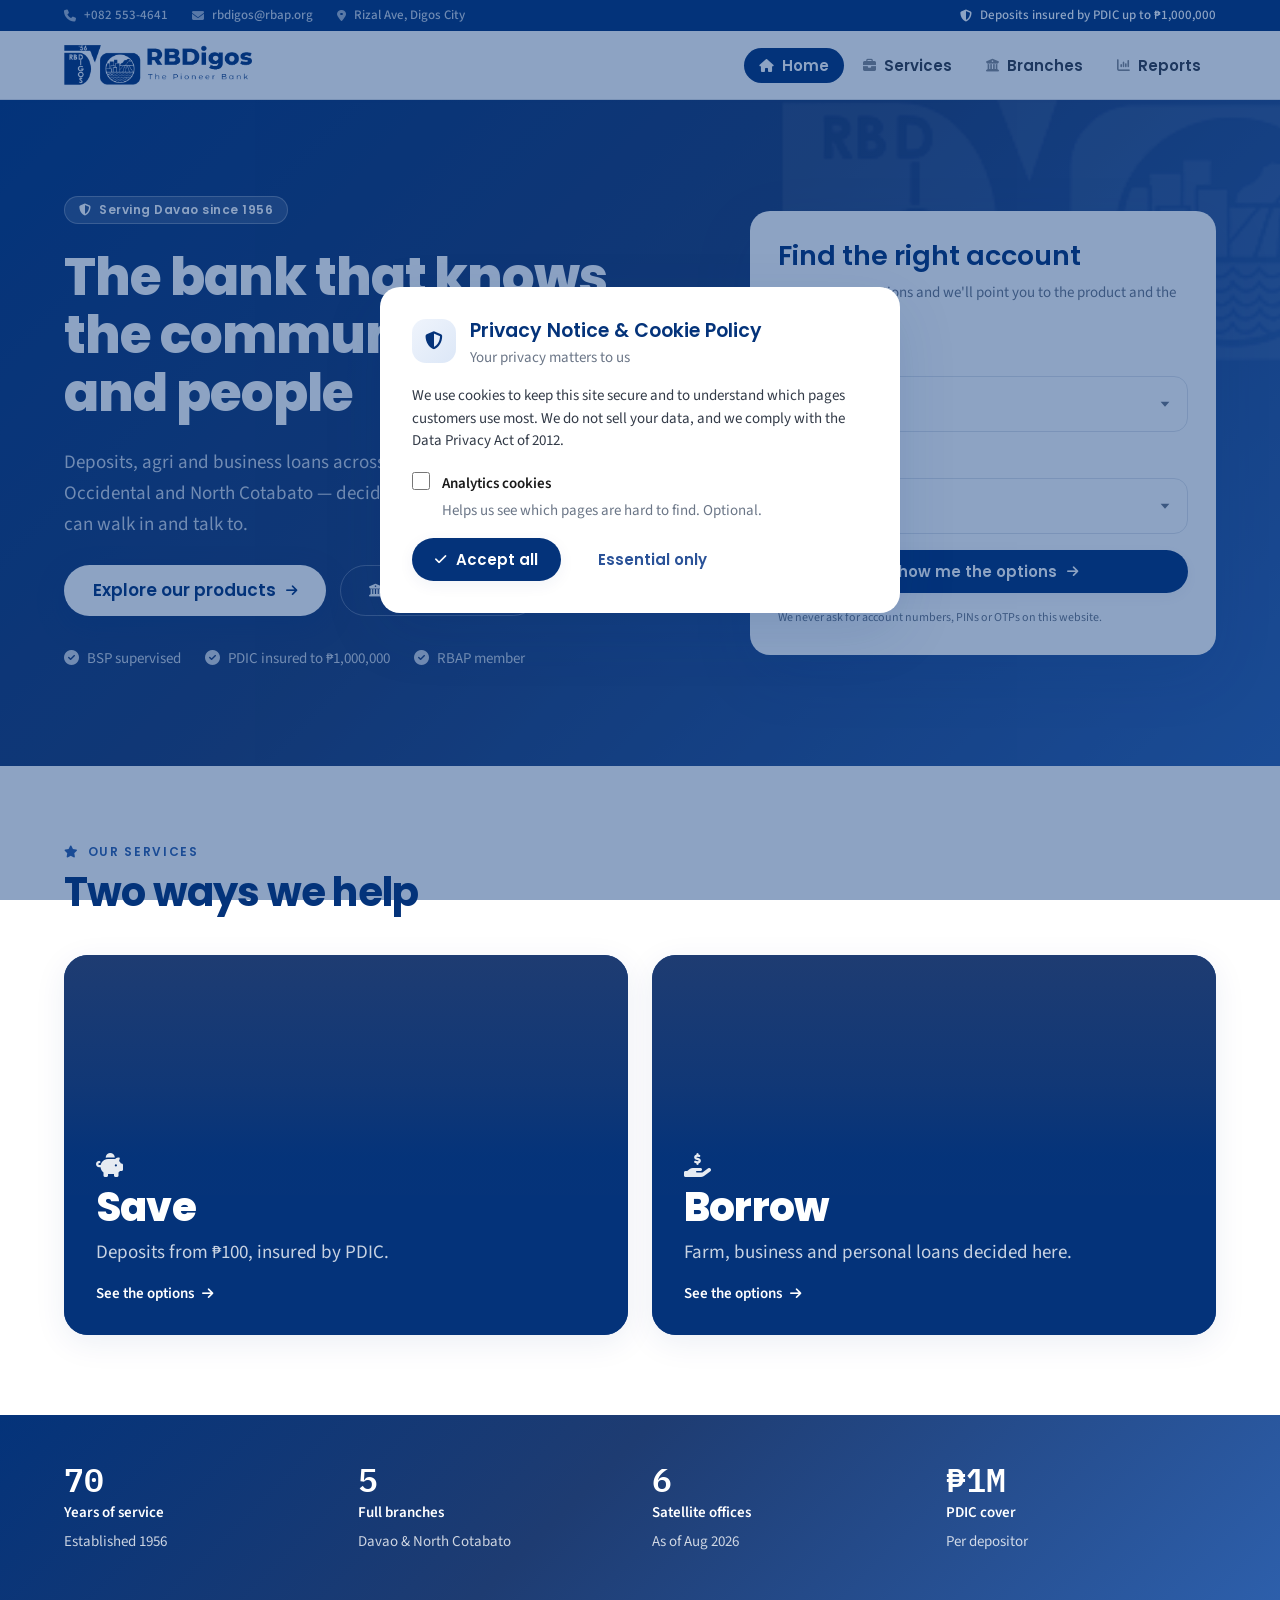
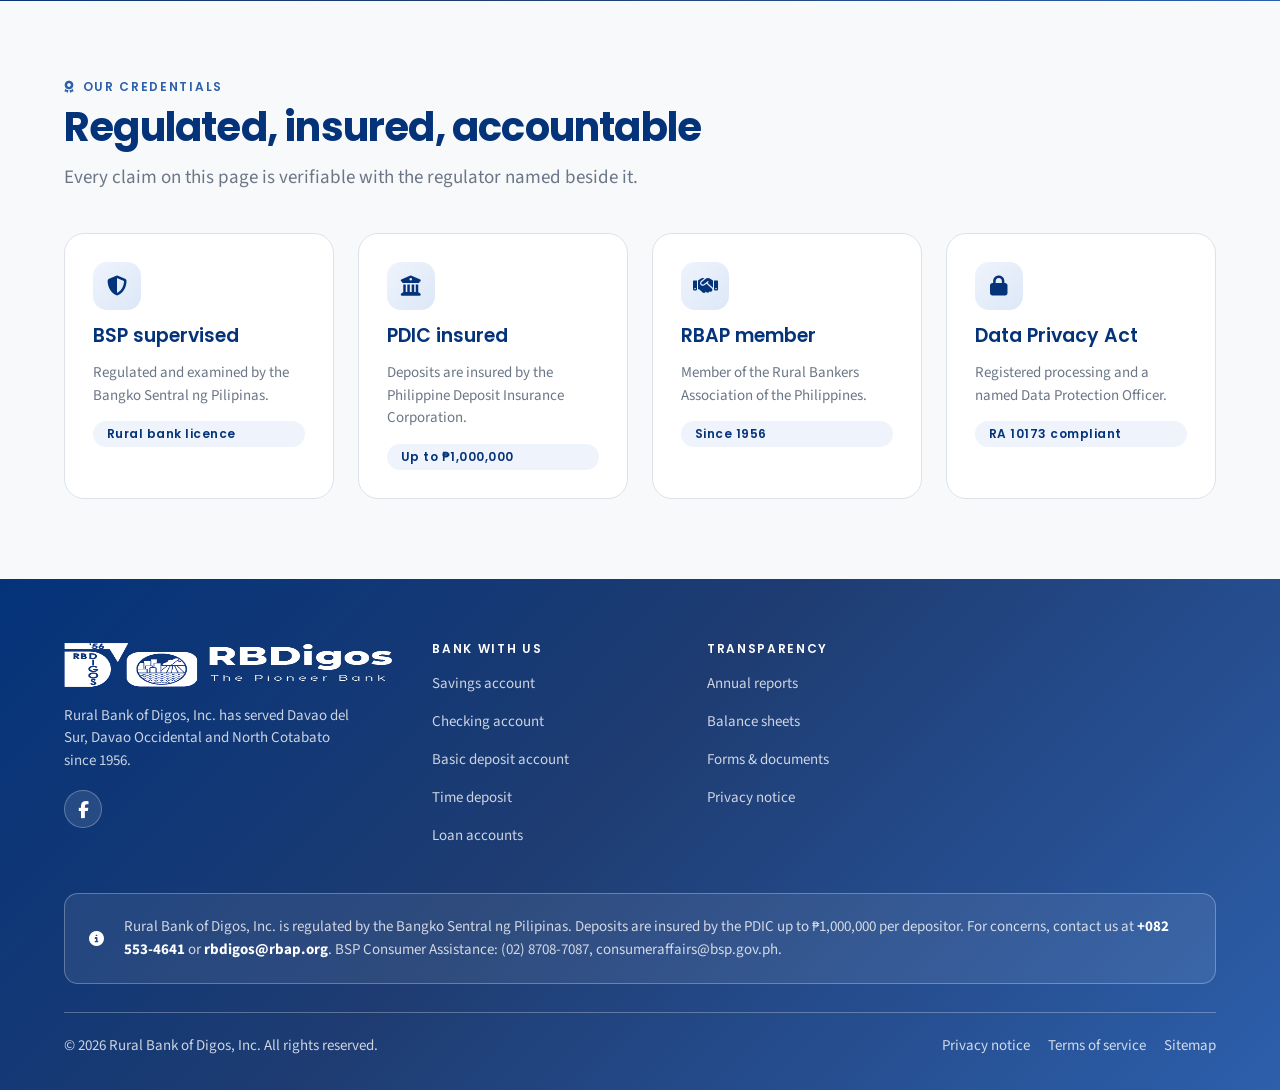
==== commit c9d82e5b: "Fix icon link paths and update download links in multiple HTML files" ====
--- a/index.html
+++ b/index.html
@@ -7,7 +7,7 @@
     <title>Rural Bank of Digos — The Pioneer Bank since 1956</title>
     <meta name="description"
         content="Deposits, agri and business loans across Davao del Sur, Davao Occidental and North Cotabato. BSP supervised, PDIC insured.">
-    <link rel="icon" href="assets/img/logo-mark-navy.png">
+    <link rel="icon" href="assets/images/logo-mark-navy.png">
     <link rel="preconnect" href="https://fonts.googleapis.com">
     <link rel="preconnect" href="https://fonts.gstatic.com" crossorigin>
     <link
@@ -146,7 +146,7 @@
         <section class="section section--brand section--tight">
             <div class="wrap">
                 <div class="grid grid--4">
-                    <div class="stat"><span class="stat__value">69</span><span class="stat__label">Years of
+                    <div class="stat"><span class="stat__value">70</span><span class="stat__label">Years of
                             service</span><span class="stat__note">Established 1956</span></div>
                     <div class="stat"><span class="stat__value">5</span><span class="stat__label">Full
                             branches</span><span class="stat__note">Davao &amp; North Cotabato</span></div>
@@ -194,7 +194,7 @@
             </div>
         </section>
 
-        <section class="section" id="advisories">
+        <!-- <section class="section" id="advisories">
             <div class="wrap">
                 <div class="sec-head">
                     <span class="eyebrow"><i class="fa-solid fa-bullhorn" aria-hidden="true"></i>Advisories</span>
@@ -254,7 +254,7 @@
                     </div>
                 </div>
             </div>
-        </section>
+        </section> -->
 
     </main>
 
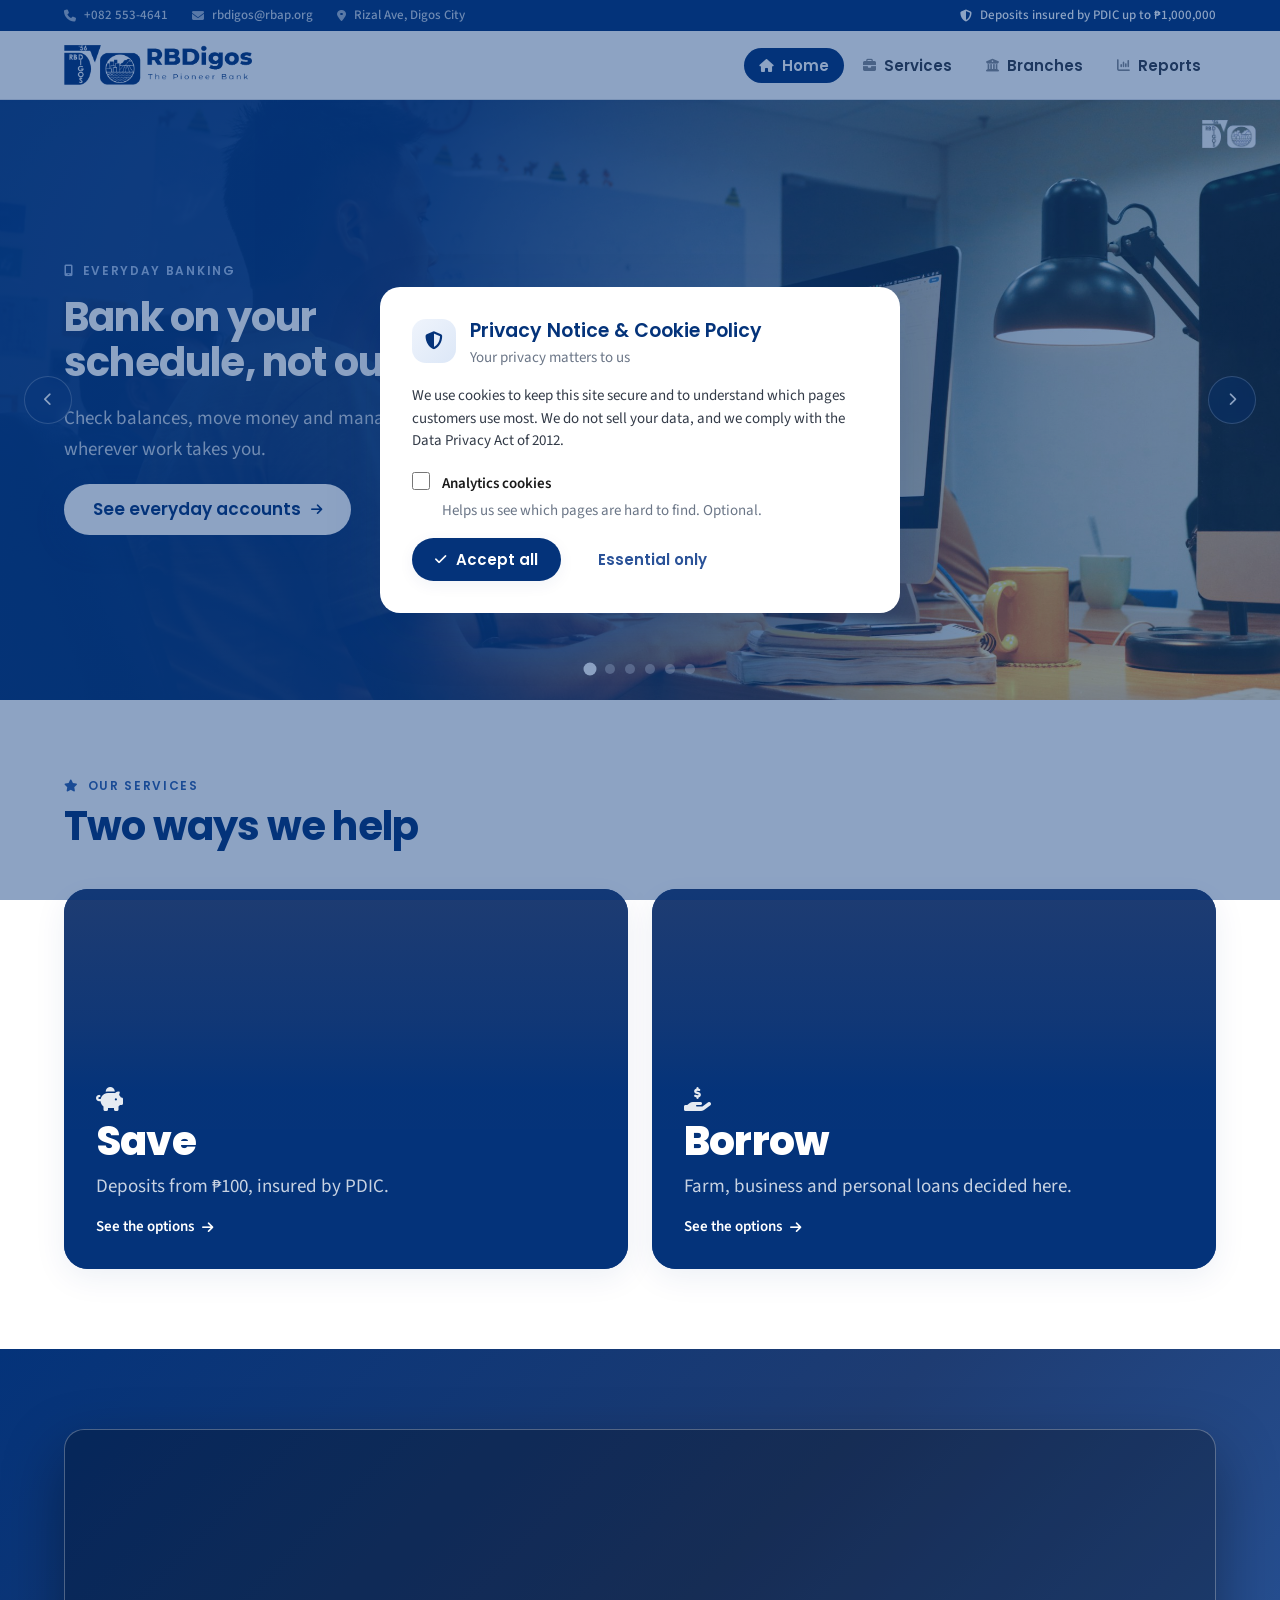
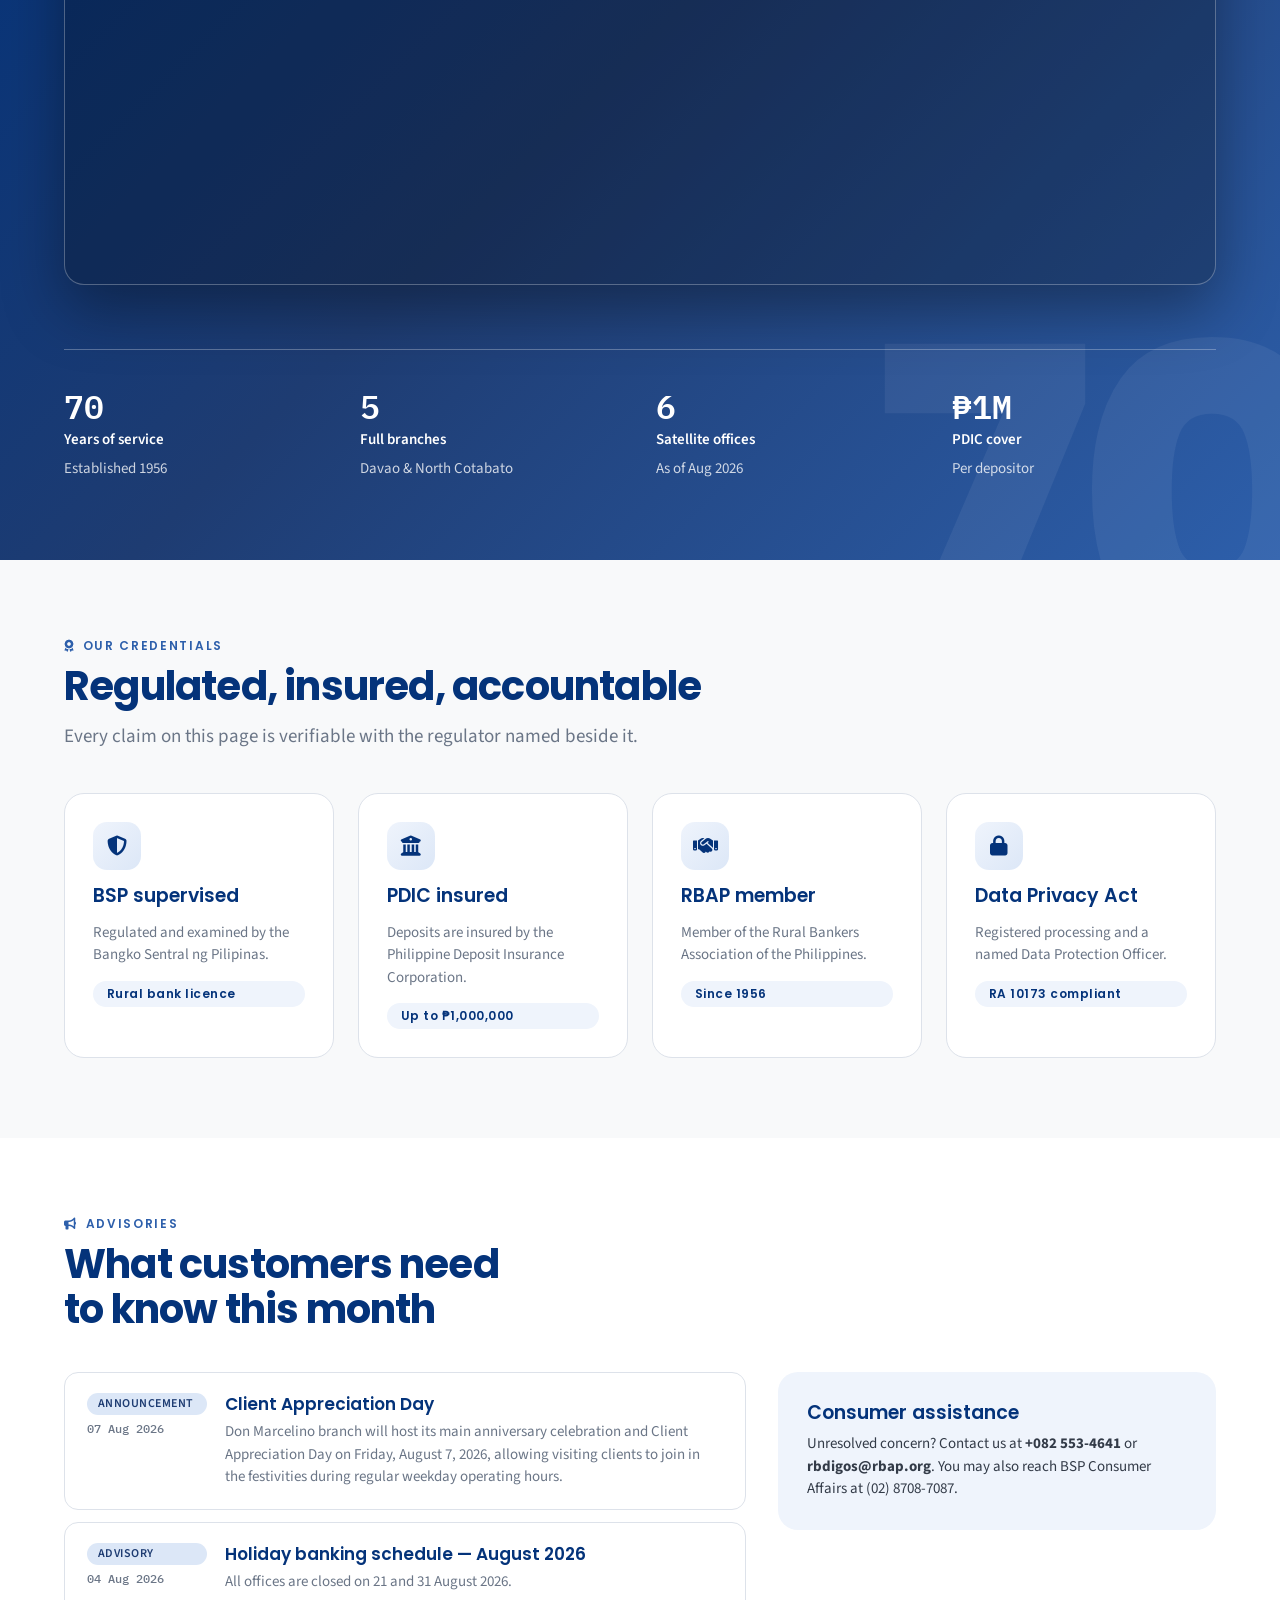
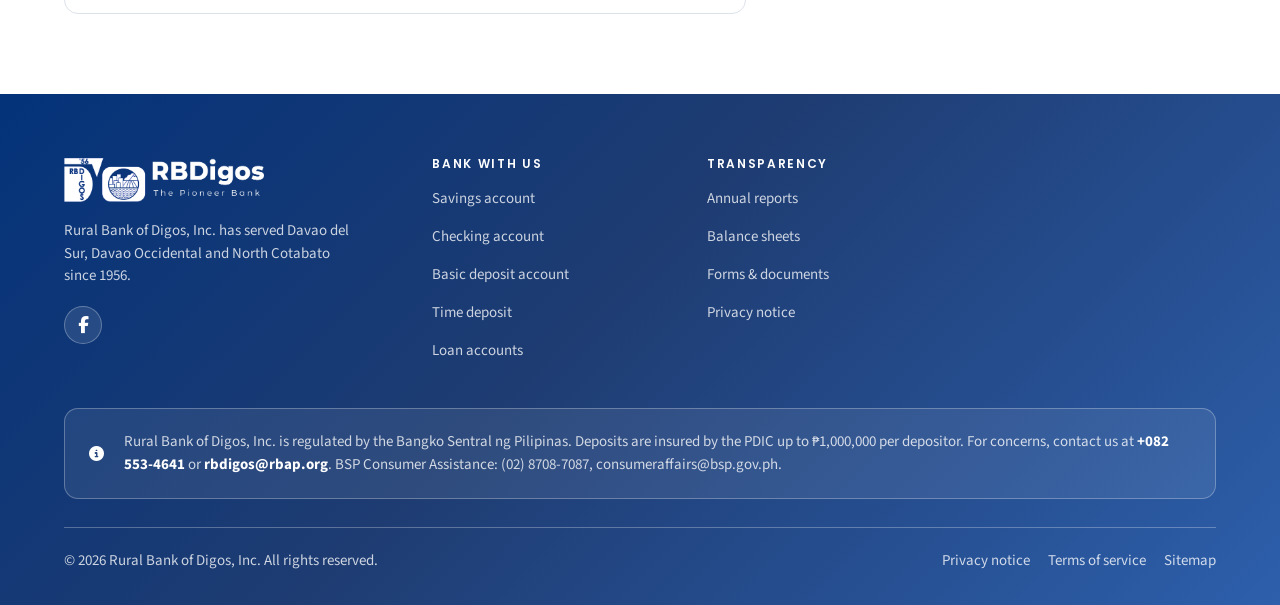
==== commit d98df57a: "Refactor code structure for improved readability and maintainability" ====
--- a/index.html
+++ b/index.html
@@ -51,7 +51,146 @@
     </header>
     <main id="home">
 
-        <section class="hero">
+        <section class="carousel" id="home-carousel" role="region" aria-roledescription="carousel"
+            aria-label="Featured stories" data-carousel>
+            <img class="carousel__brandmark" src="assets/images/logo-mark-white.png" alt="" aria-hidden="true">
+
+            <figure class="carousel__slide is-active" data-carousel-slide aria-hidden="false">
+                <span class="carousel__photo"
+                    style="background-image:url('assets/images/carousel/01-savings.jpg')"></span>
+                <span class="carousel__scrim"></span>
+                <div class="wrap carousel__wrap">
+                    <div class="carousel__body">
+                        <span class="eyebrow"><i class="fa-solid fa-mobile-screen"
+                                aria-hidden="true"></i>Everyday banking</span>
+                        <h2 class="carousel__title">Bank on your schedule, not ours</h2>
+                        <p class="carousel__lead">Check balances, move money and manage your account from wherever
+                            work takes you.</p>
+                        <div class="btn-row">
+                            <a class="btn btn--on-brand btn--lg" href="services.html"><span>See everyday
+                                    accounts</span><i class="fa-solid fa-arrow-right" aria-hidden="true"></i></a>
+                        </div>
+                    </div>
+                </div>
+            </figure>
+
+            <figure class="carousel__slide" data-carousel-slide aria-hidden="true">
+                <span class="carousel__photo"
+                    style="background-image:url('assets/images/carousel/02-micro.jpg')"></span>
+                <span class="carousel__scrim"></span>
+                <div class="wrap carousel__wrap">
+                    <div class="carousel__body">
+                        <span class="eyebrow"><i class="fa-solid fa-wheat-awn"
+                                aria-hidden="true"></i>Agricultural loans</span>
+                        <h2 class="carousel__title">Financing planted where the harvest is</h2>
+                        <p class="carousel__lead">Seasonal and term loans for farmers across Davao del Sur, Davao
+                            Occidental and North Cotabato — decided by people who know the land.</p>
+                        <div class="btn-row">
+                            <a class="btn btn--on-brand btn--lg" href="services.html"><span>See agri loan
+                                    options</span><i class="fa-solid fa-arrow-right" aria-hidden="true"></i></a>
+                        </div>
+                    </div>
+                </div>
+            </figure>
+
+            <figure class="carousel__slide" data-carousel-slide aria-hidden="true">
+                <span class="carousel__photo"
+                    style="background-image:url('assets/images/carousel/03-pension.jpg')"></span>
+                <span class="carousel__scrim"></span>
+                <div class="wrap carousel__wrap">
+                    <div class="carousel__body">
+                        <span class="eyebrow"><i class="fa-solid fa-user-clock"
+                                aria-hidden="true"></i>Pension &amp; senior deposits</span>
+                        <h2 class="carousel__title">A bank that's still here after seven decades</h2>
+                        <p class="carousel__lead">Simple, secure deposit accounts for members who've trusted us since
+                            1956.</p>
+                        <div class="btn-row">
+                            <a class="btn btn--on-brand btn--lg" href="services.html"><span>See deposit
+                                    accounts</span><i class="fa-solid fa-arrow-right" aria-hidden="true"></i></a>
+                        </div>
+                    </div>
+                </div>
+            </figure>
+
+            <figure class="carousel__slide" data-carousel-slide aria-hidden="true">
+                <span class="carousel__photo"
+                    style="background-image:url('assets/images/carousel/04-basic.jpg')"></span>
+                <span class="carousel__scrim"></span>
+                <div class="wrap carousel__wrap">
+                    <div class="carousel__body">
+                        <span class="eyebrow"><i class="fa-solid fa-people-roof"
+                                aria-hidden="true"></i>Family &amp; community savings</span>
+                        <h2 class="carousel__title">Saving today for the family growing up around you</h2>
+                        <p class="carousel__lead">Start a savings account for &#8369;100 and build toward what your
+                            family needs next.</p>
+                        <div class="btn-row">
+                            <a class="btn btn--on-brand btn--lg" href="services.html"><span>Open a savings
+                                    account</span><i class="fa-solid fa-arrow-right" aria-hidden="true"></i></a>
+                        </div>
+                    </div>
+                </div>
+            </figure>
+
+            <figure class="carousel__slide" data-carousel-slide aria-hidden="true">
+                <span class="carousel__photo"
+                    style="background-image:url('assets/images/carousel/05-time.jpg')"></span>
+                <span class="carousel__scrim"></span>
+                <div class="wrap carousel__wrap">
+                    <div class="carousel__body">
+                        <span class="eyebrow"><i class="fa-solid fa-seedling"
+                                aria-hidden="true"></i>Grow your savings</span>
+                        <h2 class="carousel__title">Small deposits, given time to grow</h2>
+                        <p class="carousel__lead">Time deposits and regular savings insured by PDIC up to
+                            &#8369;1,000,000.</p>
+                        <div class="btn-row">
+                            <a class="btn btn--on-brand btn--lg" href="services.html"><span>Compare savings
+                                    options</span><i class="fa-solid fa-arrow-right" aria-hidden="true"></i></a>
+                        </div>
+                    </div>
+                </div>
+            </figure>
+
+            <figure class="carousel__slide" data-carousel-slide aria-hidden="true">
+                <span class="carousel__photo"
+                    style="background-image:url('assets/images/carousel/06-current.jpg')"></span>
+                <span class="carousel__scrim"></span>
+                <div class="wrap carousel__wrap">
+                    <div class="carousel__body">
+                        <span class="eyebrow"><i class="fa-solid fa-briefcase"
+                                aria-hidden="true"></i>Business &amp; commercial loans</span>
+                        <h2 class="carousel__title">Capital decided fairly, close to home</h2>
+                        <p class="carousel__lead">Loans for local businesses, weighed on their merits by officers
+                            based right in your province.</p>
+                        <div class="btn-row">
+                            <a class="btn btn--on-brand btn--lg" href="branches.html"><span>Talk to a loan
+                                    officer</span><i class="fa-solid fa-arrow-right" aria-hidden="true"></i></a>
+                        </div>
+                    </div>
+                </div>
+            </figure>
+
+            <button class="carousel__arrow carousel__arrow--prev" type="button" aria-label="Previous slide"
+                data-carousel-prev><i class="fa-solid fa-chevron-left" aria-hidden="true"></i></button>
+            <button class="carousel__arrow carousel__arrow--next" type="button" aria-label="Next slide"
+                data-carousel-next><i class="fa-solid fa-chevron-right" aria-hidden="true"></i></button>
+
+            <div class="carousel__dots" role="tablist" aria-label="Slides" data-carousel-dots>
+                <button class="carousel__dot is-active" type="button" role="tab" aria-selected="true"
+                    aria-label="Slide 1: Everyday banking" data-carousel-dot></button>
+                <button class="carousel__dot" type="button" role="tab" aria-selected="false"
+                    aria-label="Slide 2: Agricultural loans" data-carousel-dot></button>
+                <button class="carousel__dot" type="button" role="tab" aria-selected="false"
+                    aria-label="Slide 3: Pension &amp; senior deposits" data-carousel-dot></button>
+                <button class="carousel__dot" type="button" role="tab" aria-selected="false"
+                    aria-label="Slide 4: Family &amp; community savings" data-carousel-dot></button>
+                <button class="carousel__dot" type="button" role="tab" aria-selected="false"
+                    aria-label="Slide 5: Grow your savings" data-carousel-dot></button>
+                <button class="carousel__dot" type="button" role="tab" aria-selected="false"
+                    aria-label="Slide 6: Business &amp; commercial loans" data-carousel-dot></button>
+            </div>
+        </section>
+
+        <!-- <section class="hero">
             <img class="hero__mark" src="assets/images/logo-mark-white.png" alt="" aria-hidden="true">
             <div class="wrap">
                 <div class="hero__grid">
@@ -107,7 +246,7 @@
                     </div>
                 </div>
             </div>
-        </section>
+        </section> -->
 
         <section class="section">
             <div class="wrap">
@@ -143,9 +282,33 @@
             </div>
         </section>
 
-        <section class="section section--brand section--tight">
-            <div class="wrap">
-                <div class="grid grid--4">
+        <section class="section section--brand anniv" id="anniversary">
+            <span class="anniv__numeral" aria-hidden="true">70</span>
+            <div class="wrap">
+                <div class="anniv__grid">
+                    <!-- <div class="anniv__copy">
+                        <span class="eyebrow"><i class="fa-solid fa-cake-candles" aria-hidden="true"></i>1956 &ndash;
+                            2026</span>
+                        <h2 class="sec-title">Still the bank down the road, seven decades on</h2>
+                        <p class="sec-sub">Seven decades ago, a handful of Digos families pooled their savings so
+                            farmers could borrow without leaving town. That same bank now serves three provinces &mdash;
+                            still locally owned, still deciding your loan in the office you walk into.</p>
+                        <div class="btn-row">
+                            <a class="btn btn--on-brand btn--lg" href="#"><span>Read our story</span><i
+                                    class="fa-solid fa-arrow-right" aria-hidden="true"></i></a>
+                            <a class="btn btn--outline-on-brand btn--lg" href="branches.html"><i
+                                    class="fa-solid fa-building-columns" aria-hidden="true"></i><span>Visit an
+                                    office</span></a>
+                        </div>
+                    </div> -->
+                    <figure class="anniv__media">
+                        <video class="anniv__video" src="assets/video/rbdigos-70th.mp4" autoplay muted loop playsinline
+                            preload="metadata"></video>
+                        <!-- <figcaption class="anniv__caption"><i class="fa-solid fa-film" aria-hidden="true"></i>Our 70th
+                            anniversary film</figcaption> -->
+                    </figure>
+                </div>
+                <div class="anniv__stats">
                     <div class="stat"><span class="stat__value">70</span><span class="stat__label">Years of
                             service</span><span class="stat__note">Established 1956</span></div>
                     <div class="stat"><span class="stat__value">5</span><span class="stat__label">Full
@@ -194,7 +357,7 @@
             </div>
         </section>
 
-        <!-- <section class="section" id="advisories">
+     <section class="section" id="advisories">
             <div class="wrap">
                 <div class="sec-head">
                     <span class="eyebrow"><i class="fa-solid fa-bullhorn" aria-hidden="true"></i>Advisories</span>
@@ -202,7 +365,7 @@
                 </div>
                 <div class="split split--wide-left">
                     <div class="stack" style="gap:12px">
-                        <article class="notice">
+                        <!-- <article class="notice">
                             <div class="notice__meta"><span class="tag tag--urgent">Security</span><span
                                     class="notice__date">18 Jul 2026</span></div>
                             <div>
@@ -210,16 +373,24 @@
                                 <p class="notice__summary">We never ask for your OTP, PIN or password. Report suspicious
                                     messages to your branch.</p>
                             </div>
-                        </article>
+                        </article> -->
+                        <article class="notice">
+                            <div class="notice__meta"><span class="tag tag--notice">Announcement</span><span
+                                    class="notice__date">07 Aug 2026</span></div>
+                            <div>
+                                <h3 class="notice__title">Client Appreciation Day</h3>
+                                <p class="notice__summary">Don Marcelino branch will host its main anniversary celebration and Client Appreciation Day on Friday, August 7, 2026, allowing visiting clients to join in the festivities during regular weekday operating hours.</p>
+                            </div>
+                        </article>                        
                         <article class="notice">
                             <div class="notice__meta"><span class="tag tag--notice">Advisory</span><span
-                                    class="notice__date">02 Jul 2026</span></div>
+                                    class="notice__date">04 Aug 2026</span></div>
                             <div>
                                 <h3 class="notice__title">Holiday banking schedule — August 2026</h3>
                                 <p class="notice__summary">All offices are closed on 21 and 31 August 2026.</p>
                             </div>
                         </article>
-                        <article class="notice">
+                        <!-- <article class="notice">
                             <div class="notice__meta"><span class="tag tag--notice">Service</span><span
                                     class="notice__date">24 Jun 2026</span></div>
                             <div>
@@ -234,17 +405,17 @@
                                 <h3 class="notice__title">Time deposit rates updated</h3>
                                 <p class="notice__summary">New rates apply to placements made from 01 June 2026.</p>
                             </div>
-                        </article>
+                        </article> -->
                     </div>
                     <div class="stack">
-                        <div class="alert alert--danger">
+                        <!-- <div class="alert alert--danger">
                             <i class="fa-solid fa-triangle-exclamation" aria-hidden="true"></i>
                             <div>
                                 <h3 class="alert__title">RBDigos will never ask for your OTP</h3>
                                 <p class="alert__body">Not by SMS, not by email, not by phone. If someone does, hang up
                                     and call your branch on the number printed on this site.</p>
                             </div>
-                        </div>
+                        </div> -->
                         <div class="card card--sunken">
                             <h3 class="card-title">Consumer assistance</h3>
                             <p class="card-text">Unresolved concern? Contact us at <strong>+082 553-4641</strong> or
@@ -254,7 +425,7 @@
                     </div>
                 </div>
             </div>
-        </section> -->
+        </section>
 
     </main>
 
--- a/assets/css/site.css
+++ b/assets/css/site.css
@@ -332,6 +332,31 @@
 .choice-check input{margin:3px 0 0;width:18px;height:18px;accent-color:var(--brand-navy-900);flex:none}
 .choice-check__label{font:var(--type-label);color:var(--text-strong)}
 .choice-check__desc{display:block;margin-top:3px;font:var(--type-body-sm);color:var(--text-muted)}
+
+/* ---------- Carousel ---------- */
+.carousel{position:relative;overflow:hidden;height:600px;background:var(--brand-navy-900);color:#fff}
+.carousel .eyebrow{color:var(--brand-blue-200)}
+.carousel__brandmark{position:absolute;top:20px;right:24px;z-index:4;height:28px;opacity:.9;pointer-events:none}
+
+.carousel__slide{position:absolute;inset:0;margin:0;opacity:0;visibility:hidden;transition:opacity var(--dur-slow) var(--ease-standard),visibility 0s linear var(--dur-slow)}
+.carousel__slide.is-active{opacity:1;visibility:visible;transition-delay:0s,0s;z-index:2}
+
+.carousel__photo{position:absolute;inset:0;background-size:cover;background-position:center;background-color:var(--brand-blue-700)}
+.carousel__scrim{position:absolute;inset:0;background:linear-gradient(100deg,rgba(4,51,122,.92) 0%,rgba(4,51,122,.86) 32%,rgba(4,51,122,.45) 55%,rgba(4,51,122,.08) 78%,rgba(4,51,122,0) 100%)}
+
+.carousel__wrap{position:relative;height:100%;display:flex;align-items:center}
+.carousel__body{display:flex;flex-direction:column;gap:18px;align-items:flex-start;max-width:600px}
+.carousel__title{font:var(--type-h1);color:#fff;letter-spacing:var(--ls-tight)}
+.carousel__lead{font:var(--type-lead);color:var(--text-on-brand-muted);max-width:520px}
+
+.carousel__arrow{position:absolute;top:50%;transform:translateY(-50%);z-index:5;width:48px;height:48px;border-radius:var(--radius-circle);border:1px solid var(--border-on-brand);background:rgba(4,51,122,.35);backdrop-filter:blur(6px);color:#fff;display:flex;align-items:center;justify-content:center;cursor:pointer;transition:background var(--dur-base) var(--ease-standard)}
+.carousel__arrow:hover{background:rgba(4,51,122,.6)}
+.carousel__arrow--prev{left:24px}
+.carousel__arrow--next{right:24px}
+
+.carousel__dots{position:absolute;left:0;right:0;bottom:26px;z-index:5;display:flex;justify-content:center;gap:10px}
+.carousel__dot{width:10px;height:10px;padding:0;border:none;border-radius:var(--radius-circle);background:rgba(255,255,255,.4);cursor:pointer;transition:background var(--dur-base) var(--ease-standard),transform var(--dur-base) var(--ease-standard)}
+.carousel__dot.is-active{background:#fff;transform:scale(1.3)}
 
 /* ---------- Hero ---------- */
 .hero{position:relative;overflow:hidden;background:var(--gradient-brand);color:#fff}
@@ -459,7 +484,7 @@
 .site-footer .wrap{padding-top:64px;padding-bottom:32px}
 .footer__top{display:grid;grid-template-columns:1.4fr repeat(3,1fr);gap:40px}
 .footer__brand{display:flex;flex-direction:column;gap:18px}
-.footer__brand img{height:44px;width:auto}
+.footer__brand img{height:44px;width:200px}
 .footer__blurb{font:var(--type-body-sm);color:var(--text-on-brand-muted);max-width:300px}
 .footer__col{display:flex;flex-direction:column;gap:14px}
 .footer__col h2{font:var(--fw-semibold) var(--text-2xs)/1 var(--font-display);color:#fff;letter-spacing:var(--ls-caps);text-transform:uppercase}
@@ -486,22 +511,44 @@
 .consent__text{font:var(--type-body-sm);color:var(--text-body)}
 
 /* ---------- Responsive ---------- */
+/* ---------- 70th anniversary ---------- */
+.anniv{position:relative;overflow:hidden}
+.anniv__numeral{position:absolute;right:-4vw;bottom:-10vh;font:var(--fw-extrabold) 46vh/.72 var(--font-display);color:rgba(255,255,255,.06);letter-spacing:-.04em;pointer-events:none;user-select:none}
+.anniv__grid{position:relative;display:grid;gap:64px;align-items:center}
+.anniv__copy{display:flex;flex-direction:column;gap:20px;max-width:560px}
+.anniv__stats{position:relative;display:grid;grid-template-columns:repeat(4,1fr);gap:32px;margin-top:64px;padding-top:40px;border-top:1px solid var(--border-on-brand)}
+.anniv__media{position:relative;margin:0;border-radius:var(--radius-lg);overflow:hidden;box-shadow:0 24px 60px rgba(0,0,0,.35);background:rgba(0,0,0,.25);border:1px solid var(--border-on-brand)}
+.anniv__video{display:block;width:100%;height:auto;aspect-ratio:1280/506}
+.anniv__caption{position:absolute;left:16px;bottom:16px;display:inline-flex;align-items:center;gap:8px;padding:8px 14px;border-radius:var(--radius-pill);background:rgba(4,51,122,.72);backdrop-filter:blur(6px);font:var(--type-label);color:#fff}
+
 @media (max-width:1000px){
+.anniv__grid{grid-template-columns:1fr;gap:40px}
+.anniv__numeral{font-size:32vh;bottom:-6vh}
 .hero__grid{grid-template-columns:1fr;gap:40px;padding:64px 0}
 .grid--4{grid-template-columns:repeat(2,1fr)}
 .grid--3{grid-template-columns:repeat(2,1fr)}
 .split--wide-left{grid-template-columns:1fr}
 .footer__top{grid-template-columns:1fr 1fr}
+.carousel{height:480px}
+.carousel__title{font:var(--type-h2)}
+.carousel__arrow{width:40px;height:40px}
 }
 @media (max-width:720px){
 .nav{position:absolute;left:0;right:0;top:100%;flex-direction:column;align-items:stretch;gap:2px;padding:12px var(--container-pad) 18px;background:#fff;border-bottom:1px solid var(--border-subtle);box-shadow:var(--shadow-card);display:none}
 .nav.is-open{display:flex}
 .nav-toggle{display:inline-flex;align-items:center;justify-content:center}
 .navbar .wrap{position:relative}
+.anniv__stats{grid-template-columns:1fr 1fr;gap:24px}
 .grid--2,.grid--3,.grid--4,.tiles,.choices{grid-template-columns:1fr;flex-direction:column}
 .section{padding:56px 0}
 .hero__title{font:var(--fw-extrabold) var(--text-3xl)/var(--lh-tight) var(--font-display)}
 .row__body{padding-left:26px}
 .footer__top{grid-template-columns:1fr}
 .utilbar .utilbar__pdic{margin-left:0}
-}
+.carousel{height:420px}
+.carousel__body{max-width:100%}
+.carousel__lead{max-width:100%}
+.carousel__arrow{display:none}
+.carousel__dots{bottom:16px}
+.carousel__brandmark{display:none}
+}
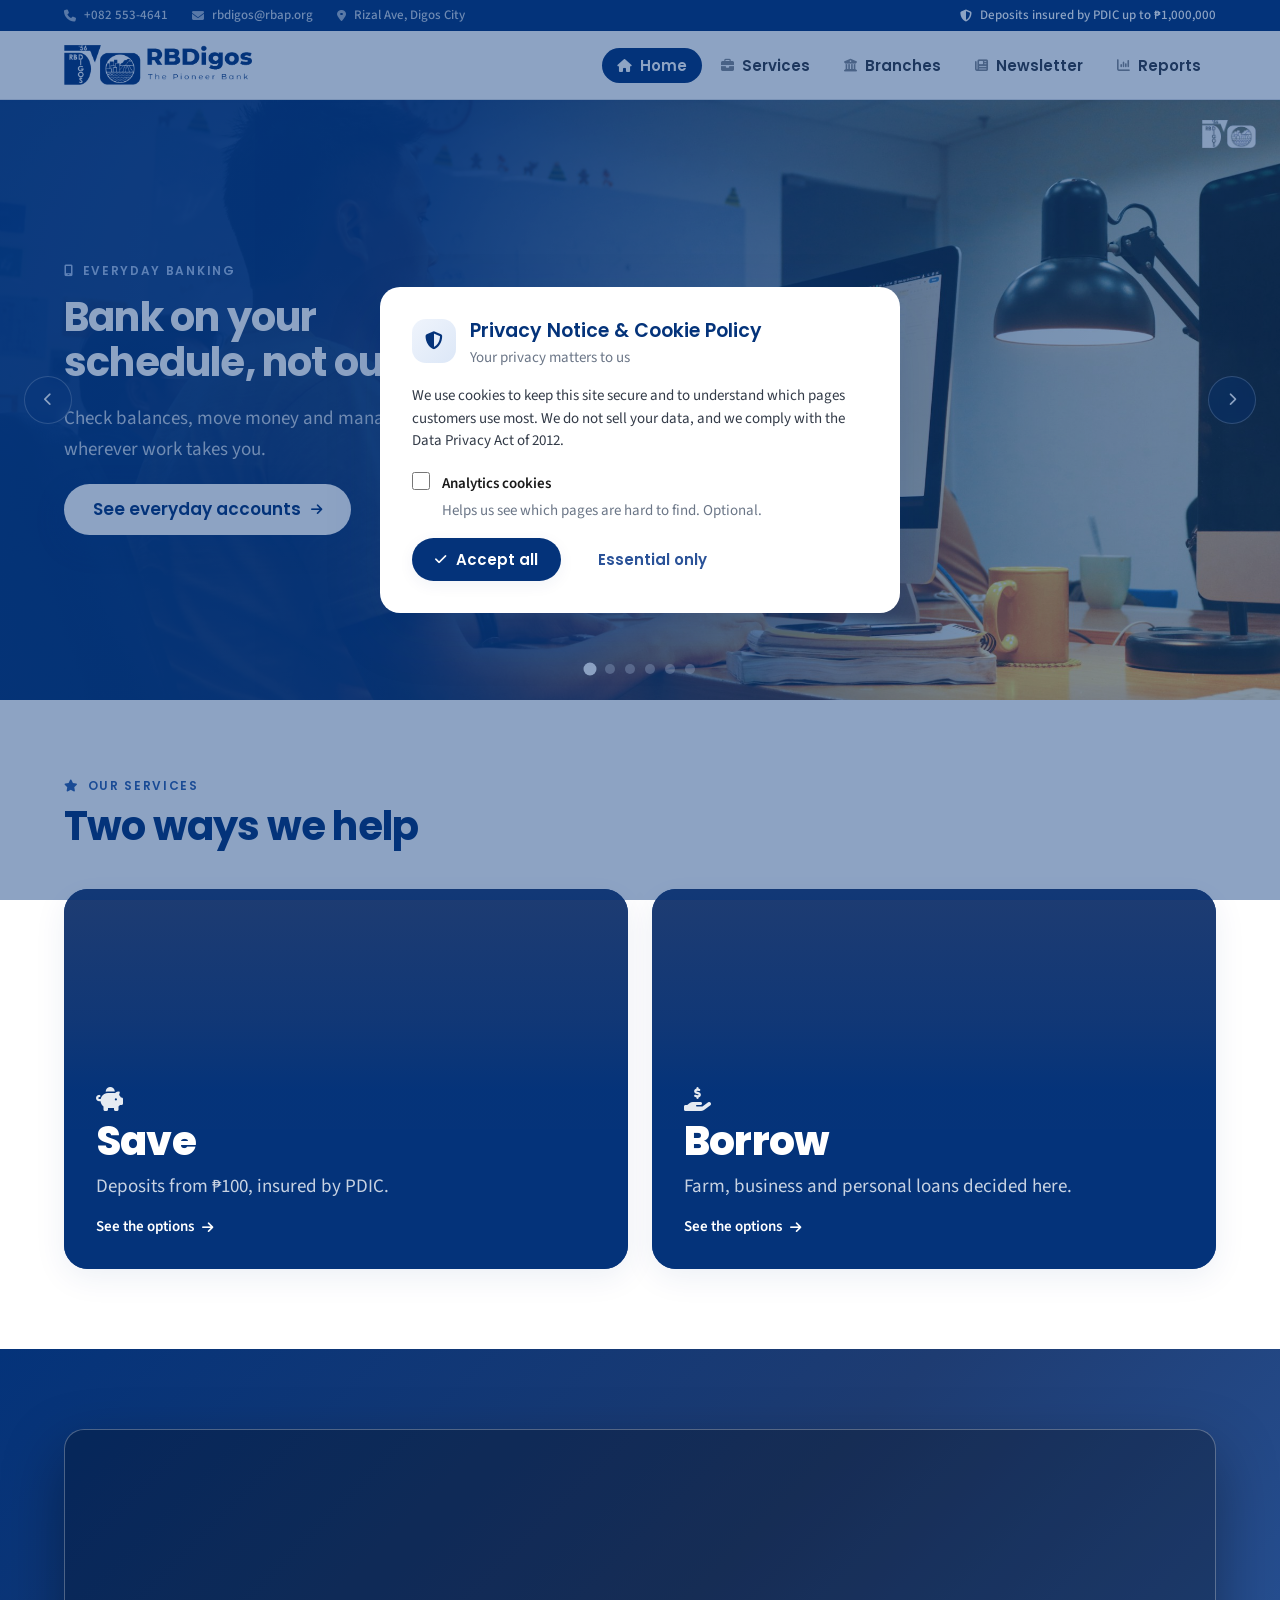
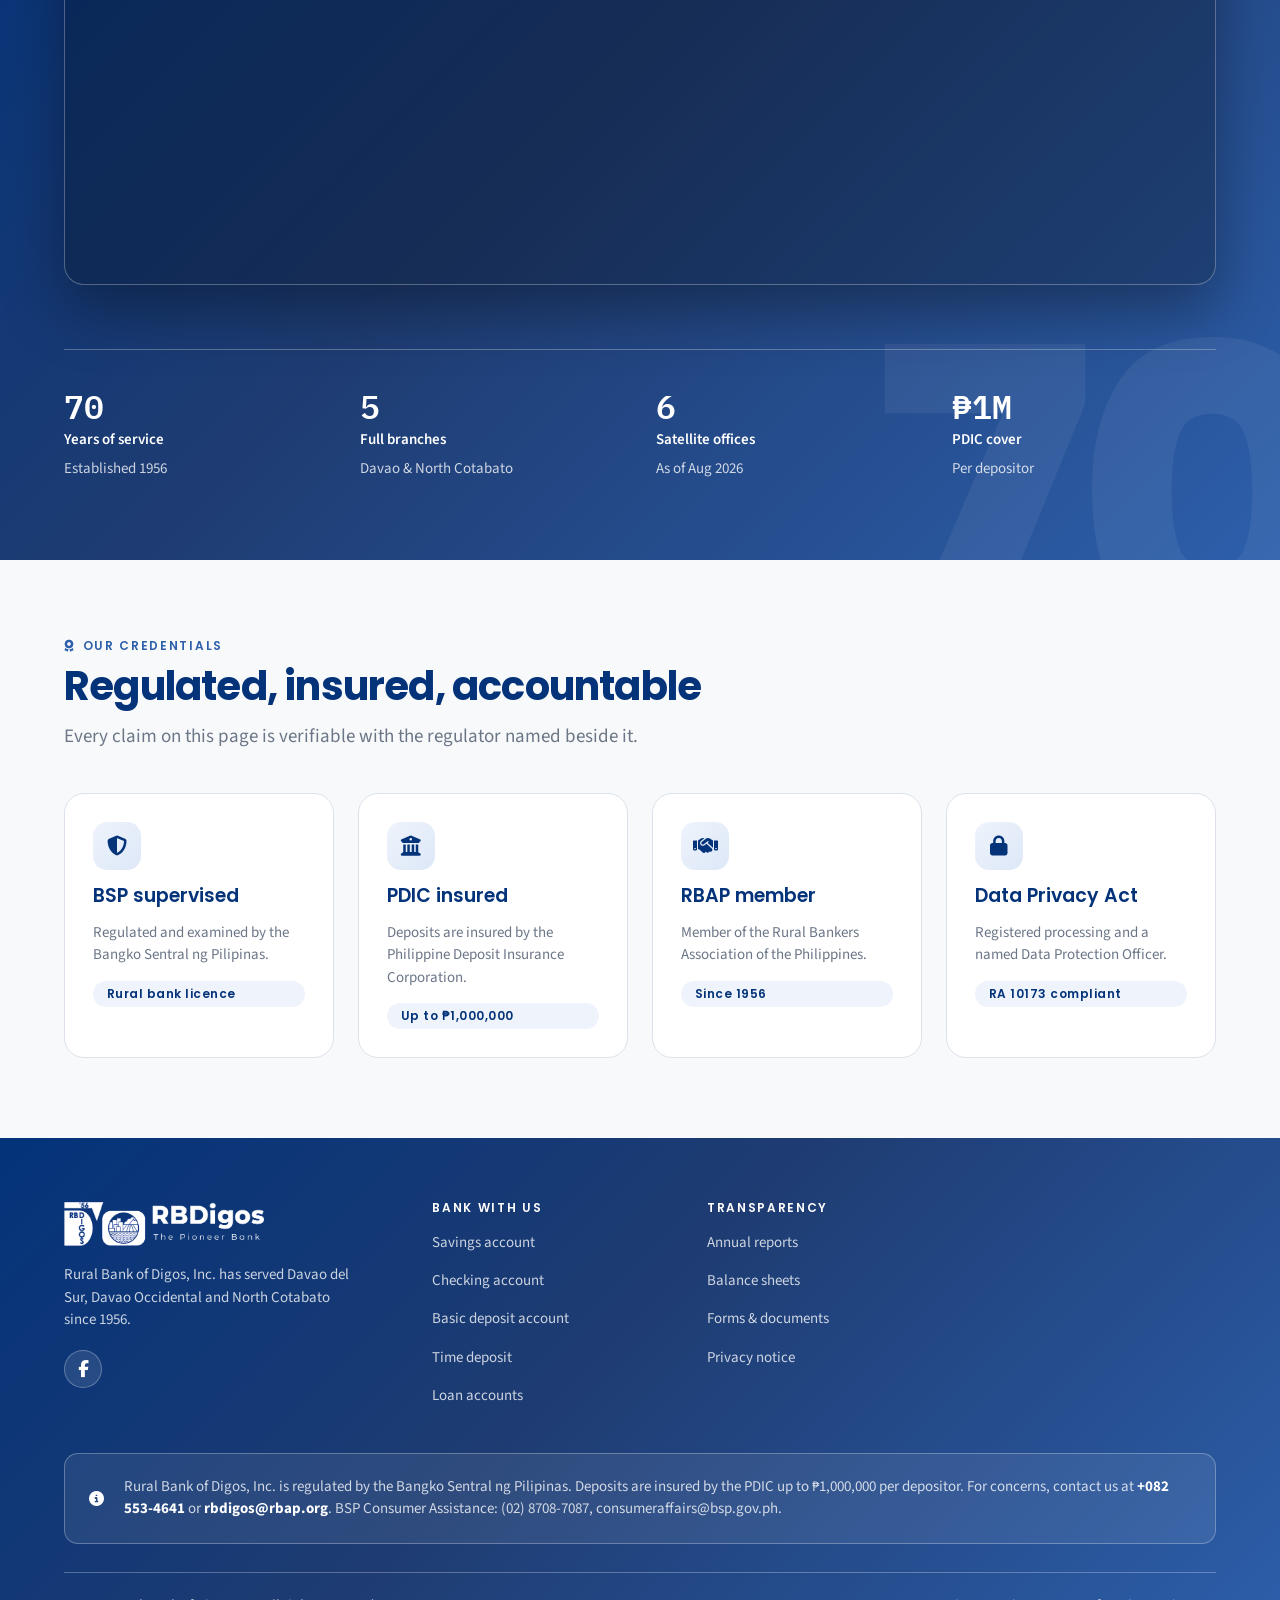
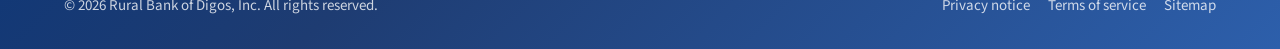
==== commit a8f9a7fb: "Add newsletter page and update navigation links across multiple files" ====
--- a/index.html
+++ b/index.html
@@ -43,6 +43,8 @@
                             aria-hidden="true"></i><span>Services</span></a>
                     <a class="nav-link" href="branches.html"><i class="fa-solid fa-building-columns"
                             aria-hidden="true"></i><span>Branches</span></a>
+                    <a class="nav-link" href="newsletter.html"><i class="fa-solid fa-newspaper"
+                            aria-hidden="true"></i><span>Newsletter</span></a>
                     <a class="nav-link" href="reports.html"><i class="fa-solid fa-chart-column"
                             aria-hidden="true"></i><span>Reports</span></a>
                 </nav>
@@ -357,76 +359,6 @@
             </div>
         </section>
 
-     <section class="section" id="advisories">
-            <div class="wrap">
-                <div class="sec-head">
-                    <span class="eyebrow"><i class="fa-solid fa-bullhorn" aria-hidden="true"></i>Advisories</span>
-                    <h2 class="sec-title">What customers need to know this month</h2>
-                </div>
-                <div class="split split--wide-left">
-                    <div class="stack" style="gap:12px">
-                        <!-- <article class="notice">
-                            <div class="notice__meta"><span class="tag tag--urgent">Security</span><span
-                                    class="notice__date">18 Jul 2026</span></div>
-                            <div>
-                                <h3 class="notice__title">Phishing SMS using the RBDigos name</h3>
-                                <p class="notice__summary">We never ask for your OTP, PIN or password. Report suspicious
-                                    messages to your branch.</p>
-                            </div>
-                        </article> -->
-                        <article class="notice">
-                            <div class="notice__meta"><span class="tag tag--notice">Announcement</span><span
-                                    class="notice__date">07 Aug 2026</span></div>
-                            <div>
-                                <h3 class="notice__title">Client Appreciation Day</h3>
-                                <p class="notice__summary">Don Marcelino branch will host its main anniversary celebration and Client Appreciation Day on Friday, August 7, 2026, allowing visiting clients to join in the festivities during regular weekday operating hours.</p>
-                            </div>
-                        </article>                        
-                        <article class="notice">
-                            <div class="notice__meta"><span class="tag tag--notice">Advisory</span><span
-                                    class="notice__date">04 Aug 2026</span></div>
-                            <div>
-                                <h3 class="notice__title">Holiday banking schedule — August 2026</h3>
-                                <p class="notice__summary">All offices are closed on 21 and 31 August 2026.</p>
-                            </div>
-                        </article>
-                        <!-- <article class="notice">
-                            <div class="notice__meta"><span class="tag tag--notice">Service</span><span
-                                    class="notice__date">24 Jun 2026</span></div>
-                            <div>
-                                <h3 class="notice__title">Core system maintenance, 28 June, 10 PM – 2 AM</h3>
-                                <p class="notice__summary">Over-the-counter services are unaffected.</p>
-                            </div>
-                        </article>
-                        <article class="notice">
-                            <div class="notice__meta"><span class="tag tag--rates">Rates</span><span
-                                    class="notice__date">01 Jun 2026</span></div>
-                            <div>
-                                <h3 class="notice__title">Time deposit rates updated</h3>
-                                <p class="notice__summary">New rates apply to placements made from 01 June 2026.</p>
-                            </div>
-                        </article> -->
-                    </div>
-                    <div class="stack">
-                        <!-- <div class="alert alert--danger">
-                            <i class="fa-solid fa-triangle-exclamation" aria-hidden="true"></i>
-                            <div>
-                                <h3 class="alert__title">RBDigos will never ask for your OTP</h3>
-                                <p class="alert__body">Not by SMS, not by email, not by phone. If someone does, hang up
-                                    and call your branch on the number printed on this site.</p>
-                            </div>
-                        </div> -->
-                        <div class="card card--sunken">
-                            <h3 class="card-title">Consumer assistance</h3>
-                            <p class="card-text">Unresolved concern? Contact us at <strong>+082 553-4641</strong> or
-                                <strong>rbdigos@rbap.org</strong>. You may also reach BSP Consumer Affairs at (02)
-                                8708-7087.</p>
-                        </div>
-                    </div>
-                </div>
-            </div>
-        </section>
-
     </main>
 
     <footer class="site-footer">
@@ -456,7 +388,7 @@
                         <li><a href="#">Board &amp; management</a></li>
                         <li><a href="branches.html">Branches</a></li>
                         <li><a href="#">Careers</a></li>
-                        <li><a href="index.html#advisories">News &amp; advisories</a></li>
+                        <li><a href="newsletter.html">News &amp; advisories</a></li>
                     </ul>
                 </div> -->
                 <div class="footer__col">
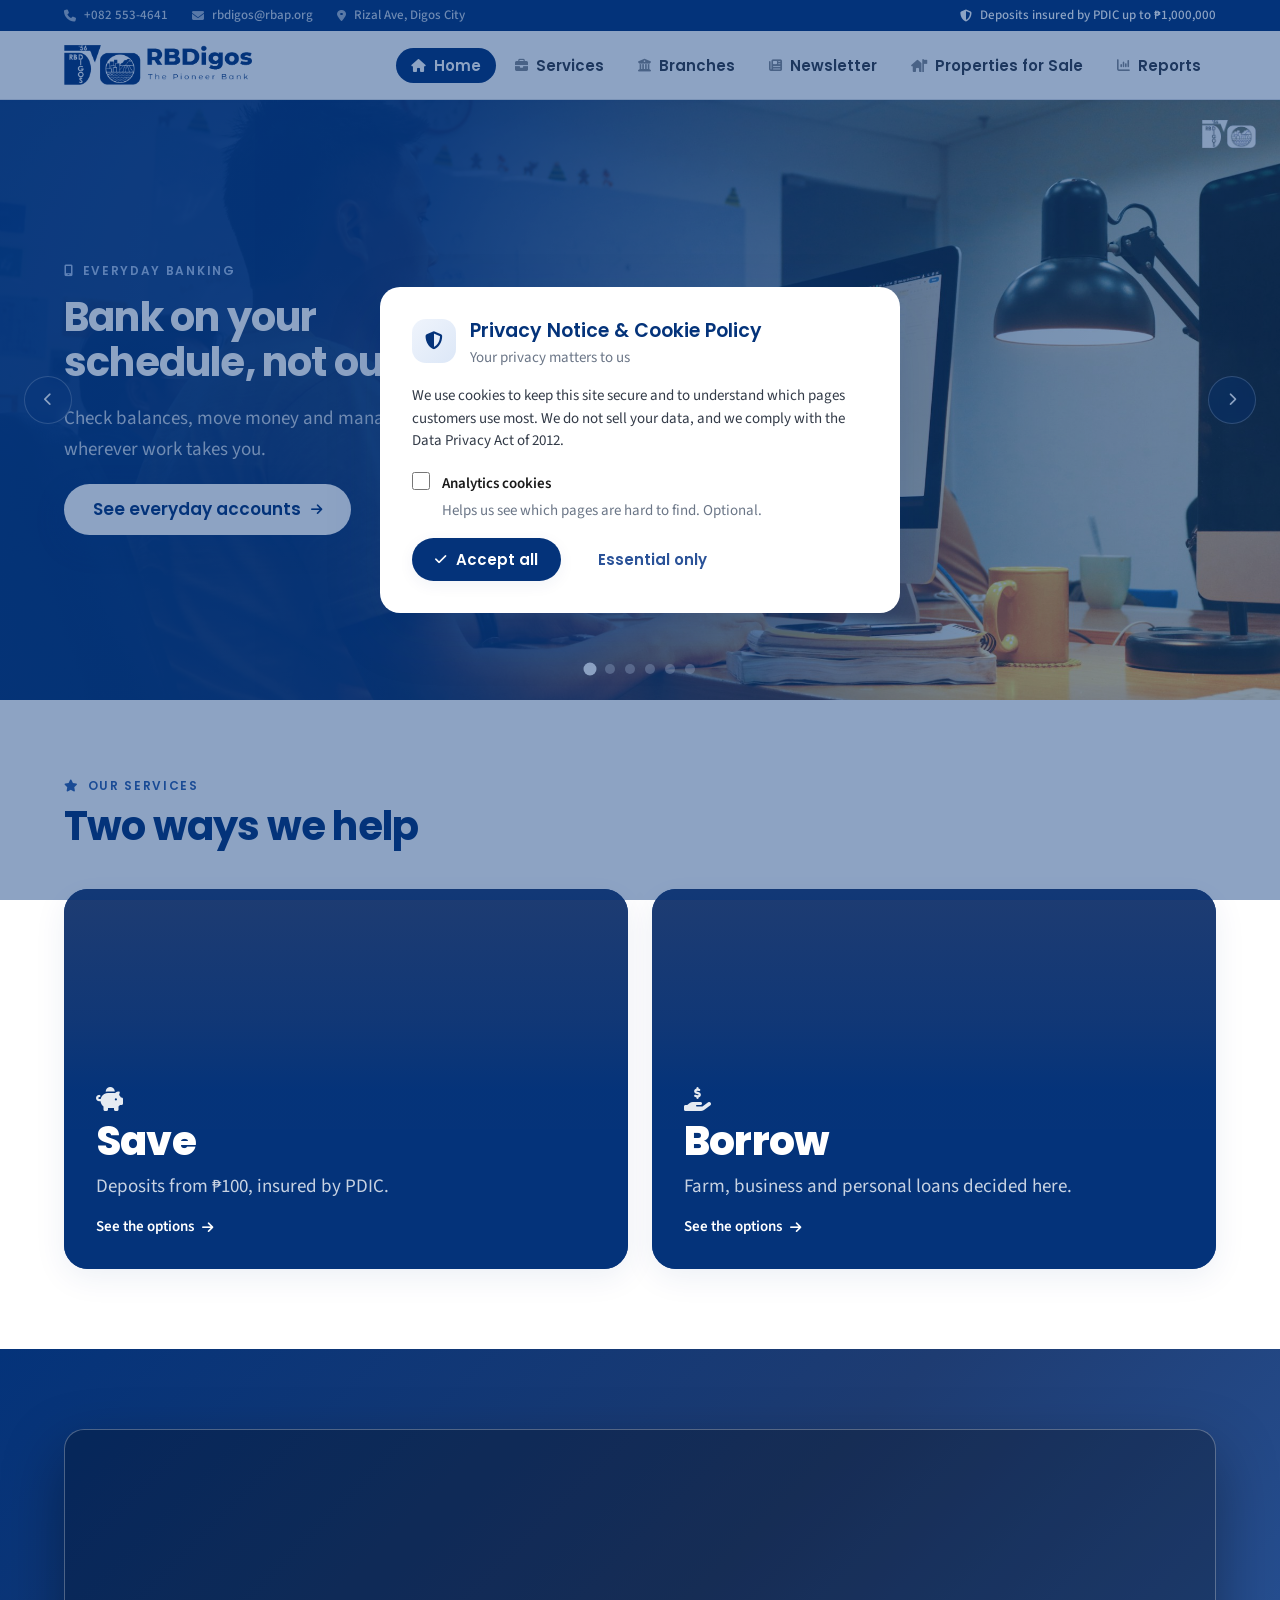
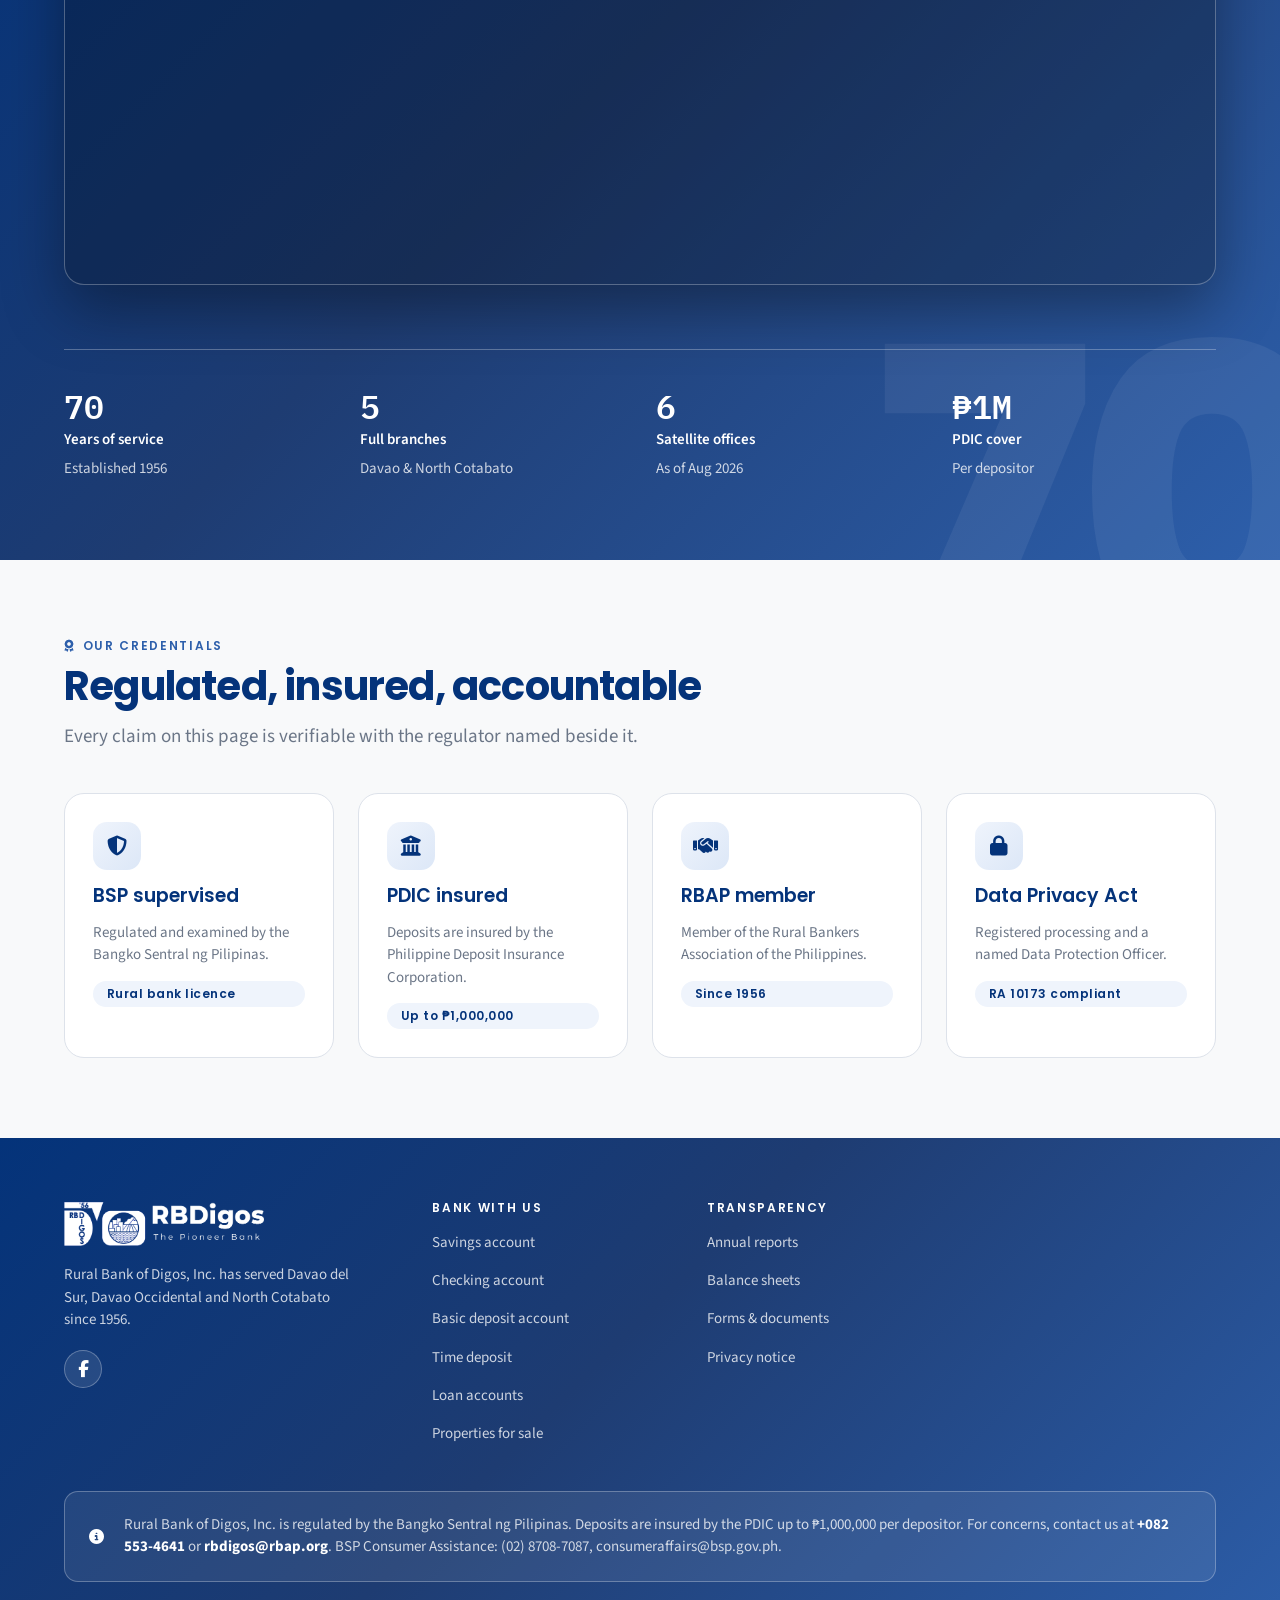
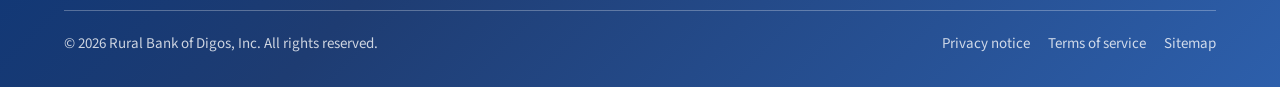
==== commit 7f5a928a: "Add "Properties for Sale" section and related assets - Introduced a new page for foreclosed properti" ====
--- a/index.html
+++ b/index.html
@@ -45,6 +45,8 @@
                             aria-hidden="true"></i><span>Branches</span></a>
                     <a class="nav-link" href="newsletter.html"><i class="fa-solid fa-newspaper"
                             aria-hidden="true"></i><span>Newsletter</span></a>
+                    <a class="nav-link" href="foreclosed.html"><i class="fa-solid fa-house-flag"
+                            aria-hidden="true"></i><span>Properties for Sale</span></a>
                     <a class="nav-link" href="reports.html"><i class="fa-solid fa-chart-column"
                             aria-hidden="true"></i><span>Reports</span></a>
                 </nav>
@@ -379,6 +381,7 @@
                         <li><a href="services.html">Basic deposit account</a></li>
                         <li><a href="services.html">Time deposit</a></li>
                         <li><a href="services.html">Loan accounts</a></li>
+                        <li><a href="foreclosed.html">Properties for sale</a></li>
                     </ul>
                 </div>
                 <!-- <div class="footer__col">
--- a/assets/css/site.css
+++ b/assets/css/site.css
@@ -262,6 +262,7 @@
 .section--brand{background:var(--gradient-brand);color:#fff}
 .section--tight{padding:var(--section-y-tight) 0}
 .sec-head{display:flex;flex-direction:column;gap:12px;margin-bottom:40px;max-width:720px}
+.sec-head[hidden]{display:none}
 .sec-head--center{align-items:center;text-align:center;margin-left:auto;margin-right:auto}
 .eyebrow{display:inline-flex;align-items:center;gap:8px;font:var(--type-eyebrow);letter-spacing:var(--ls-caps);text-transform:uppercase;color:var(--brand-blue-500)}
 .section--brand .eyebrow{color:var(--brand-blue-200)}
@@ -276,6 +277,7 @@
 .grid--3{grid-template-columns:repeat(3,1fr)}
 .grid--4{grid-template-columns:repeat(4,1fr)}
 .stack{display:flex;flex-direction:column;gap:var(--stack-gap)}
+.stack[hidden]{display:none}
 .split{display:grid;gap:32px;align-items:start}
 .split--wide-left{grid-template-columns:1.4fr .9fr}
 
@@ -405,6 +407,23 @@
 .notice__date{font:var(--fw-medium) var(--text-2xs)/1 var(--font-mono);color:var(--text-muted)}
 .notice__title{font:var(--fw-semibold) var(--text-base)/1.3 var(--font-display);color:var(--brand-navy-900)}
 .notice__summary{margin-top:6px;font:var(--type-body-sm);color:var(--text-muted)}
+.notice__more{margin-top:12px;display:inline-flex;align-items:center;gap:8px;font:var(--type-label);color:var(--brand-blue-600)}
+.notice__more i{font-size:12px;transition:transform var(--dur-base) var(--ease-standard)}
+.notice__more:hover{text-decoration:none}
+.notice__more:hover i{transform:translateX(3px)}
+
+/* ---------- Article detail ---------- */
+.backlink{display:inline-flex;align-items:center;gap:8px;font:var(--type-label);color:var(--brand-blue-600)}
+.backlink:hover{text-decoration:none}
+.article-meta{display:flex;align-items:center;gap:12px;flex-wrap:wrap}
+.prose{display:flex;flex-direction:column;gap:18px;font:var(--type-body);color:var(--text-body)}
+.prose h2{font:var(--type-h4);color:var(--brand-navy-900);margin-top:10px}
+/* Article header with a banner background: sized from the image so the banner shows on wide screens.
+   --hero-fit trims the height: 1 shows the whole image, lower is shorter (below ~.90 the CEC banner's logos and taglines get cut). */
+.article-hero{--hero-fit:.92;position:relative;display:flex;flex-direction:column;justify-content:center;min-height:calc(100vw * var(--hero-hw) * var(--hero-fit));background-size:cover;background-position:center 58%;background-repeat:no-repeat}
+.article-hero::before{content:"";position:absolute;inset:0;background:var(--surface-sunken);opacity:0;pointer-events:none}
+.article-hero > .wrap{position:relative;width:100%}
+.article-hero .sec-head{margin-bottom:0}
 
 /* ---------- Alert ---------- */
 .alert{display:flex;gap:14px;padding:20px 22px;border-radius:var(--radius-md);border-left:4px solid transparent}
@@ -459,6 +478,54 @@
 .branch__line a{color:var(--text-body)}
 .empty{font:var(--type-body);color:var(--text-muted)}
 
+/* ---------- Foreclosed assets: filters, property card, detail ---------- */
+.filters{display:flex;gap:16px;flex-wrap:wrap;align-items:flex-end}
+.filters[hidden]{display:none}
+.filters__search{flex:1 1 320px;max-width:460px}
+.filters__type{flex:0 1 260px}
+.tag[hidden]{display:none}
+.property{display:flex;flex-direction:column;height:100%;background:var(--surface-card);border:1px solid var(--border-subtle);border-radius:var(--radius-lg);overflow:hidden;transition:transform var(--dur-base) var(--ease-standard),box-shadow var(--dur-base) var(--ease-standard)}
+.property:hover{transform:var(--lift-hover);box-shadow:var(--shadow-card)}
+.property[hidden]{display:none}
+.property__photo{display:flex;align-items:center;justify-content:center;aspect-ratio:4/3;max-width:100%;background:var(--surface-sunken);overflow:hidden}
+.property__photo img{display:block;width:100%;height:100%;object-fit:cover}
+.property__photo--empty{background:var(--gradient-brand-soft);color:var(--brand-navy-900);font-size:40px}
+.property__body{flex:1;display:flex;flex-direction:column;align-items:flex-start;gap:12px;padding:var(--card-pad)}
+.property__title{font:var(--fw-bold) var(--text-lg)/1.25 var(--font-display);color:var(--brand-navy-900)}
+.property__title a{color:inherit}
+.property__summary{font:var(--type-body-sm);color:var(--text-muted)}
+.property__lines{display:flex;flex-direction:column;gap:9px;align-self:stretch}
+.property__line{display:flex;gap:10px;font:var(--type-body-sm);color:var(--text-body)}
+.property__line i{color:var(--brand-blue-500);font-size:13px;margin-top:4px;width:15px;flex:none}
+.property__line a{color:var(--text-body)}
+.property__foot{margin-top:auto;align-self:stretch;display:flex;align-items:center;justify-content:space-between;gap:12px;flex-wrap:wrap;padding-top:14px;border-top:1px solid var(--border-subtle)}
+.property__price{font:var(--fw-semibold) var(--text-md)/1.2 var(--font-mono);color:var(--brand-navy-900)}
+.property__price--lg{margin-top:8px;font-size:var(--text-2xl)}
+.property__price--ask{font:var(--fw-semibold) var(--text-base)/1.3 var(--font-display);color:var(--text-muted)}
+.property__price--lg.property__price--ask{font-size:var(--text-lg)}
+.property__more{display:inline-flex;align-items:center;gap:8px;font:var(--type-label);color:var(--brand-blue-600)}
+.property__more i{font-size:12px;transition:transform var(--dur-base) var(--ease-standard)}
+.property__more:hover{text-decoration:none}
+.property__more:hover i{transform:translateX(3px)}
+.property__where{display:inline-flex;align-items:center;gap:8px;font:var(--type-body-sm);color:var(--text-muted)}
+.property__where i{color:var(--brand-blue-500)}
+.prose[hidden],.gallery[hidden],.gallery__thumbs[hidden]{display:none}
+.gallery{display:flex;flex-direction:column;gap:12px}
+.gallery__main{margin:0;aspect-ratio:16/10;max-width:100%;border-radius:var(--radius-lg);overflow:hidden;background:var(--surface-sunken)}
+.gallery__main img{display:block;width:100%;height:100%;object-fit:cover}
+.gallery__thumbs{display:flex;gap:10px;flex-wrap:wrap}
+.gallery__thumb{width:88px;height:66px;padding:0;border:2px solid transparent;border-radius:var(--radius-sm);overflow:hidden;background:var(--surface-sunken);cursor:pointer;opacity:.7;transition:opacity var(--dur-base) var(--ease-standard),border-color var(--dur-base) var(--ease-standard)}
+.gallery__thumb img{display:block;width:100%;height:100%;object-fit:cover}
+.gallery__thumb:hover{opacity:1}
+.gallery__thumb[aria-pressed="true"]{border-color:var(--brand-blue-500);opacity:1}
+.specs{margin:16px 0 0;display:flex;flex-direction:column}
+.specs__row{display:flex;justify-content:space-between;gap:16px;padding:12px 0;border-bottom:1px solid var(--border-subtle)}
+.specs__row:last-child{border-bottom:none}
+.specs dt{font:var(--type-body-sm);color:var(--text-muted)}
+.specs dd{margin:0;font:var(--type-label);color:var(--text-strong);text-align:right}
+.map{aspect-ratio:16/10;max-width:100%;border-radius:var(--radius-lg);overflow:hidden;background:var(--surface-sunken)}
+.map iframe{display:block;width:100%;height:100%;border:0}
+
 /* ---------- Rate / download rows ---------- */
 .rate{display:flex;align-items:baseline;gap:16px;padding:14px 16px;border-bottom:1px solid var(--border-subtle)}
 .rate:last-child{border-bottom:none}
@@ -478,6 +545,7 @@
 /* ---------- Panels (reports) ---------- */
 .panel{display:flex;flex-direction:column;gap:16px}
 .panel__list{display:flex;flex-direction:column;gap:12px}
+.panel[hidden]{display:none}
 
 /* ---------- Footer ---------- */
 .site-footer{background:var(--gradient-brand);color:#fff}
@@ -521,6 +589,18 @@
 .anniv__video{display:block;width:100%;height:auto;aspect-ratio:1280/506}
 .anniv__caption{position:absolute;left:16px;bottom:16px;display:inline-flex;align-items:center;gap:8px;padding:8px 14px;border-radius:var(--radius-pill);background:rgba(4,51,122,.72);backdrop-filter:blur(6px);font:var(--type-label);color:#fff}
 
+@media (max-width:1440px){
+/* Too narrow for the text to sit between the banner's logos and tagline band: normal height, faded image. */
+.article-hero{min-height:0}
+.article-hero::before{opacity:.82}
+}
+/* Six main-menu links stop fitting beside the logo just under 1100px, so the menu collapses here. */
+@media (max-width:1100px){
+.nav{position:absolute;left:0;right:0;top:100%;flex-direction:column;align-items:stretch;gap:2px;padding:12px var(--container-pad) 18px;background:#fff;border-bottom:1px solid var(--border-subtle);box-shadow:var(--shadow-card);display:none}
+.nav.is-open{display:flex}
+.nav-toggle{display:inline-flex;align-items:center;justify-content:center}
+.navbar .wrap{position:relative}
+}
 @media (max-width:1000px){
 .anniv__grid{grid-template-columns:1fr;gap:40px}
 .anniv__numeral{font-size:32vh;bottom:-6vh}
@@ -534,10 +614,7 @@
 .carousel__arrow{width:40px;height:40px}
 }
 @media (max-width:720px){
-.nav{position:absolute;left:0;right:0;top:100%;flex-direction:column;align-items:stretch;gap:2px;padding:12px var(--container-pad) 18px;background:#fff;border-bottom:1px solid var(--border-subtle);box-shadow:var(--shadow-card);display:none}
-.nav.is-open{display:flex}
-.nav-toggle{display:inline-flex;align-items:center;justify-content:center}
-.navbar .wrap{position:relative}
+.filters__search,.filters__type{flex:1 1 100%;max-width:none}
 .anniv__stats{grid-template-columns:1fr 1fr;gap:24px}
 .grid--2,.grid--3,.grid--4,.tiles,.choices{grid-template-columns:1fr;flex-direction:column}
 .section{padding:56px 0}
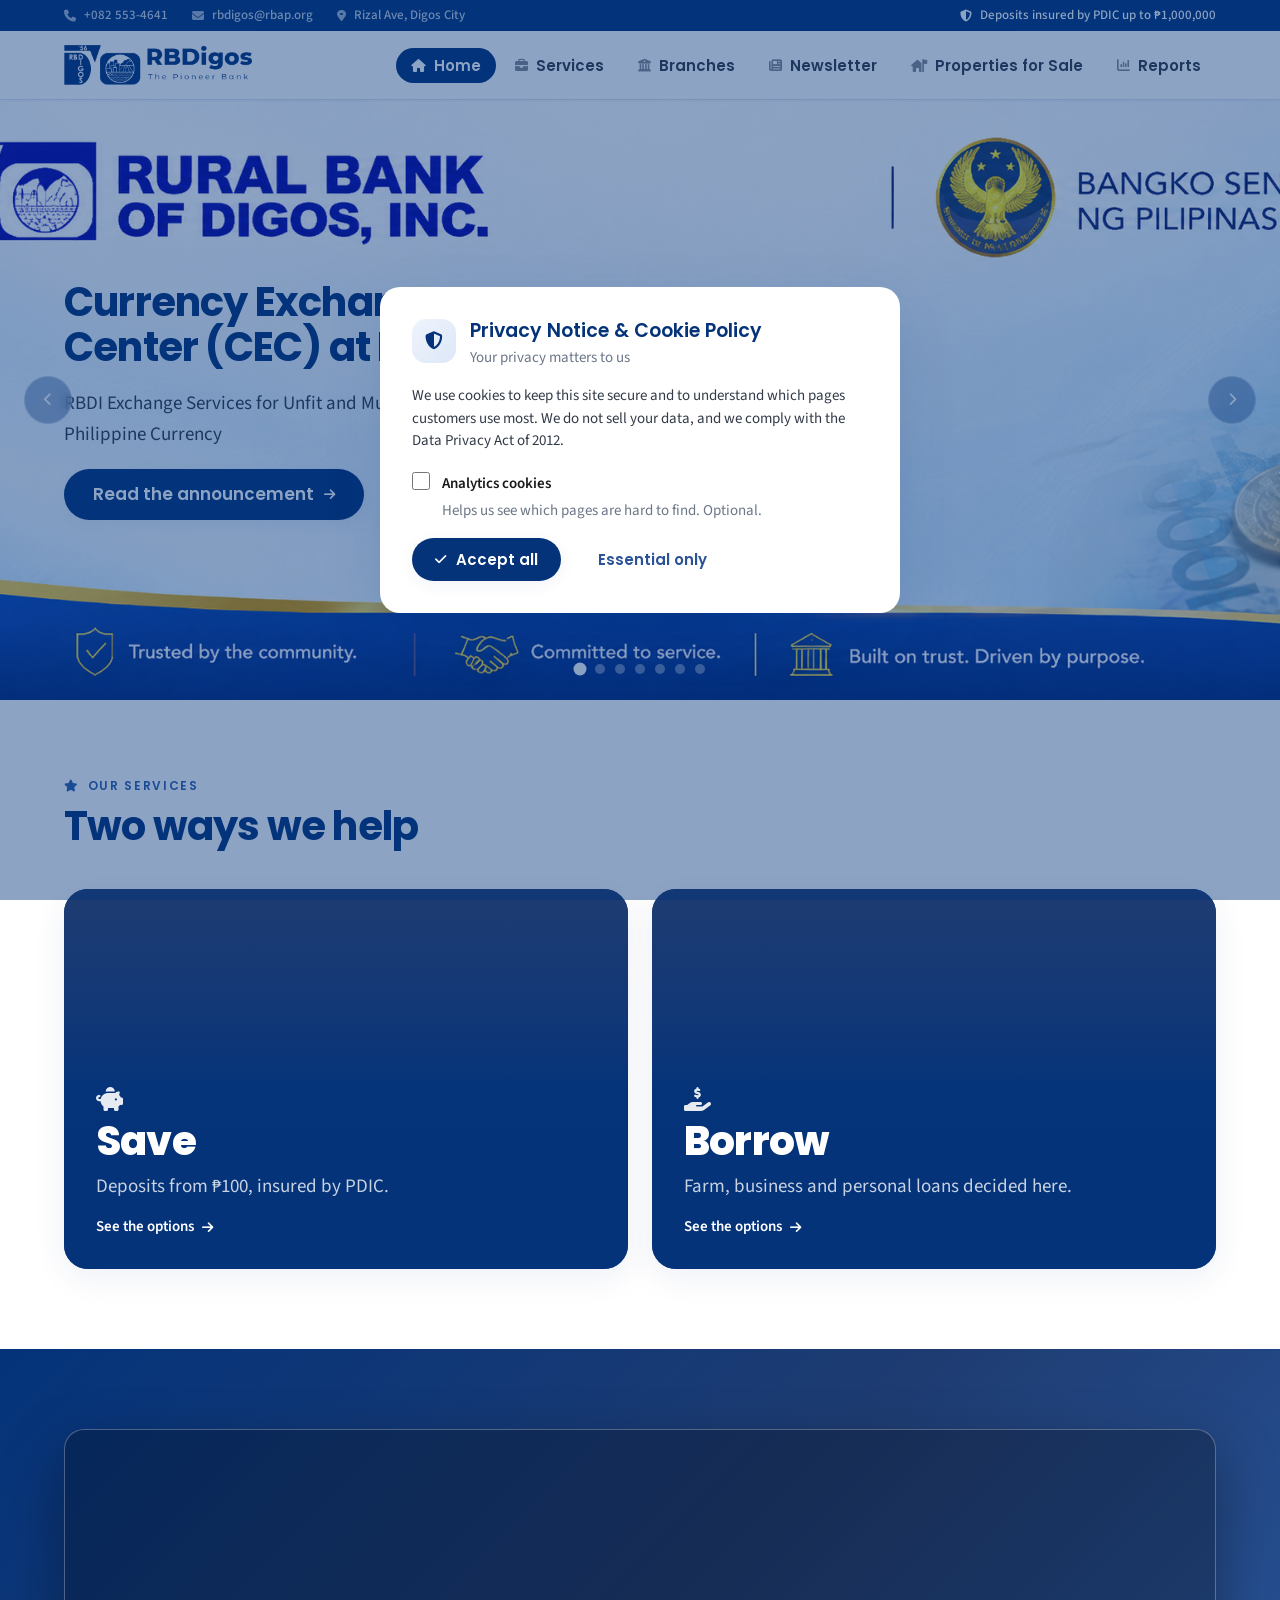
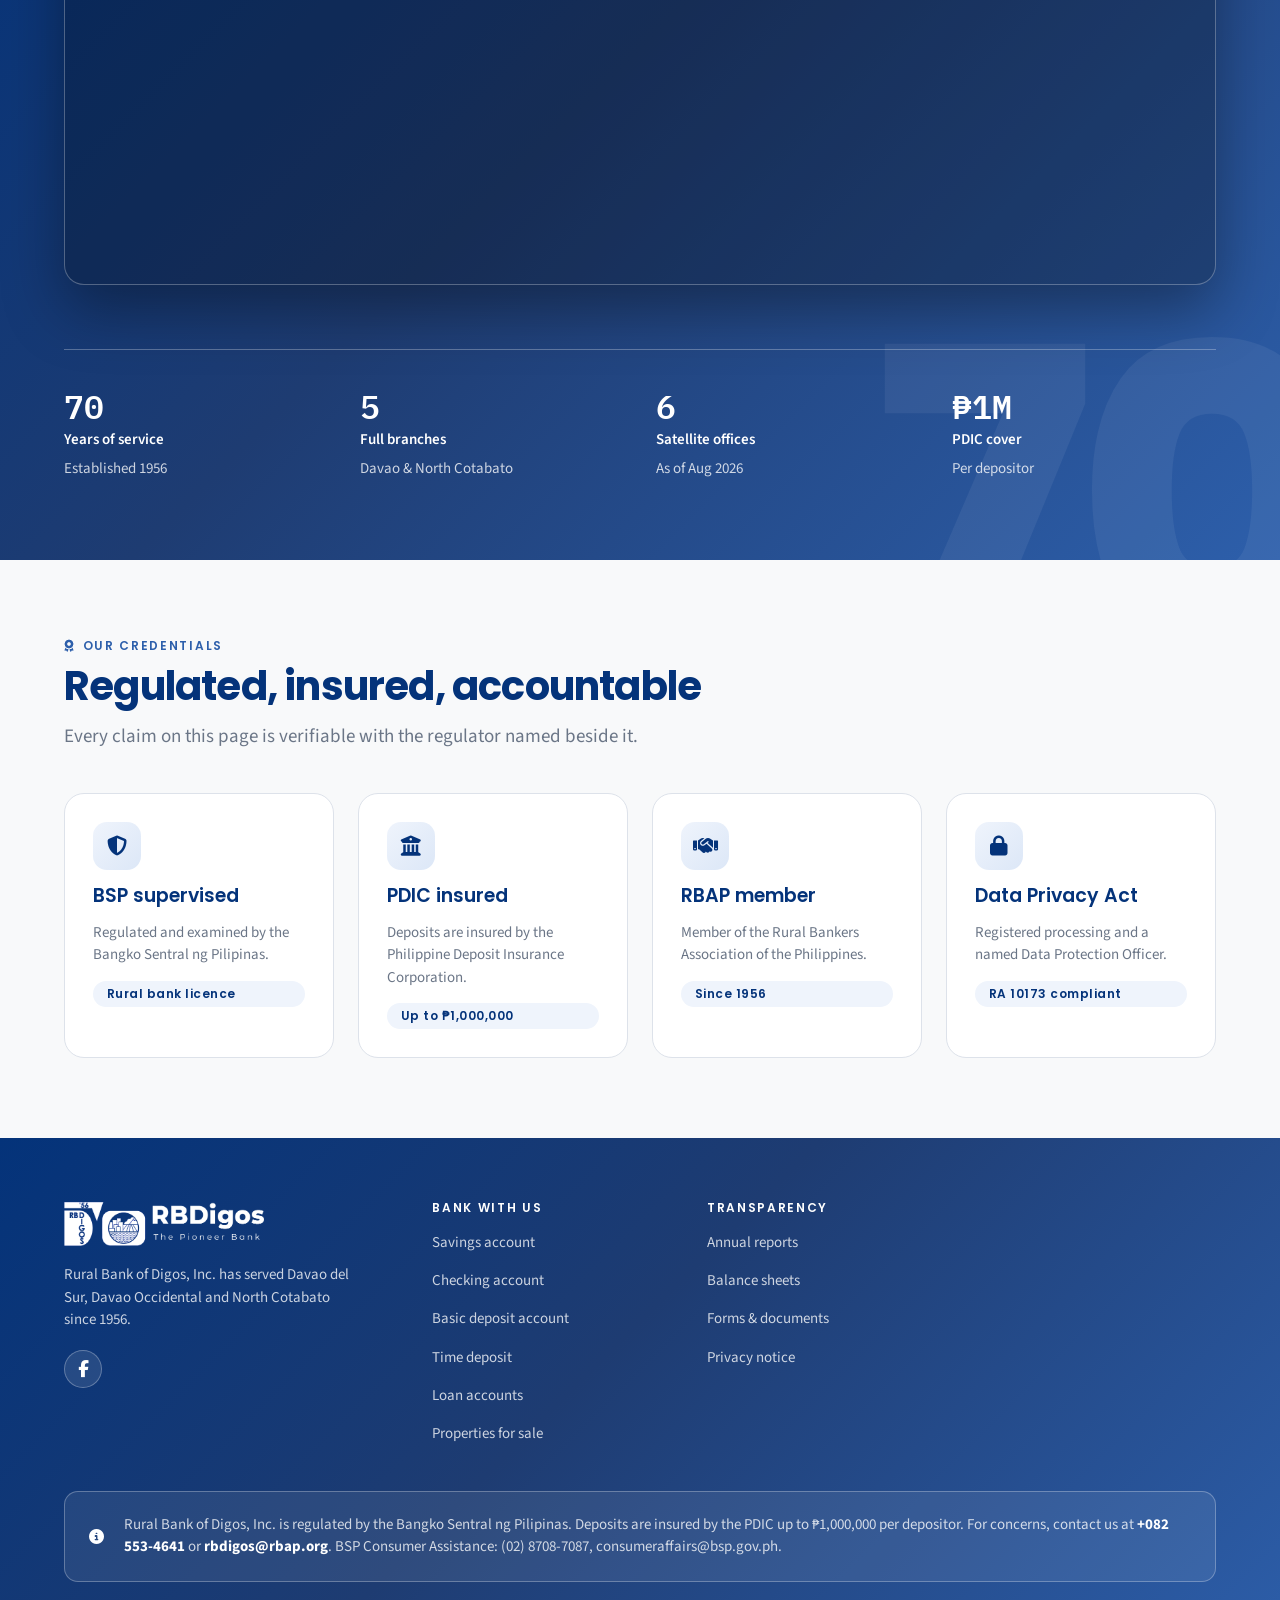
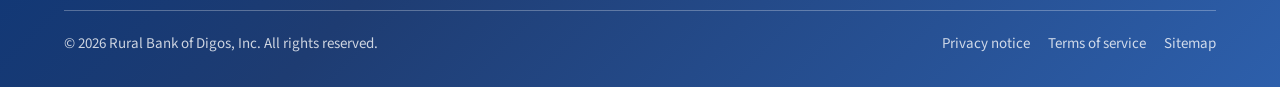
==== commit 6593d6b1: "feat: Enhance carousel functionality and update property details" ====
--- a/index.html
+++ b/index.html
@@ -59,7 +59,23 @@
             aria-label="Featured stories" data-carousel>
             <img class="carousel__brandmark" src="assets/images/logo-mark-white.png" alt="" aria-hidden="true">
 
-            <figure class="carousel__slide is-active" data-carousel-slide aria-hidden="false">
+            <figure class="carousel__slide carousel__slide--light is-active" data-carousel-slide aria-hidden="false">
+                <span class="carousel__photo"
+                    style="background-image:url('assets/images/articles/CEC_BANNER.png')"></span>
+                <div class="wrap carousel__wrap">
+                    <div class="carousel__body">
+                        <h2 class="carousel__title">Currency Exchange Center (CEC) at RBDI</h2>
+                        <p class="carousel__lead">RBDI Exchange Services for Unfit and Mutilated Philippine Currency
+                        </p>
+                        <div class="btn-row">
+                            <a class="btn btn--primary btn--lg" href="article.html?id=rbdi-cec-2026"><span>Read the
+                                    announcement</span><i class="fa-solid fa-arrow-right" aria-hidden="true"></i></a>
+                        </div>
+                    </div>
+                </div>
+            </figure>
+
+            <figure class="carousel__slide" data-carousel-slide aria-hidden="true">
                 <span class="carousel__photo"
                     style="background-image:url('assets/images/carousel/01-savings.jpg')"></span>
                 <span class="carousel__scrim"></span>
@@ -180,17 +196,19 @@
 
             <div class="carousel__dots" role="tablist" aria-label="Slides" data-carousel-dots>
                 <button class="carousel__dot is-active" type="button" role="tab" aria-selected="true"
-                    aria-label="Slide 1: Everyday banking" data-carousel-dot></button>
-                <button class="carousel__dot" type="button" role="tab" aria-selected="false"
-                    aria-label="Slide 2: Agricultural loans" data-carousel-dot></button>
-                <button class="carousel__dot" type="button" role="tab" aria-selected="false"
-                    aria-label="Slide 3: Pension &amp; senior deposits" data-carousel-dot></button>
-                <button class="carousel__dot" type="button" role="tab" aria-selected="false"
-                    aria-label="Slide 4: Family &amp; community savings" data-carousel-dot></button>
-                <button class="carousel__dot" type="button" role="tab" aria-selected="false"
-                    aria-label="Slide 5: Grow your savings" data-carousel-dot></button>
-                <button class="carousel__dot" type="button" role="tab" aria-selected="false"
-                    aria-label="Slide 6: Business &amp; commercial loans" data-carousel-dot></button>
+                    aria-label="Slide 1: Currency Exchange Center announcement" data-carousel-dot></button>
+                <button class="carousel__dot" type="button" role="tab" aria-selected="false"
+                    aria-label="Slide 2: Everyday banking" data-carousel-dot></button>
+                <button class="carousel__dot" type="button" role="tab" aria-selected="false"
+                    aria-label="Slide 3: Agricultural loans" data-carousel-dot></button>
+                <button class="carousel__dot" type="button" role="tab" aria-selected="false"
+                    aria-label="Slide 4: Pension &amp; senior deposits" data-carousel-dot></button>
+                <button class="carousel__dot" type="button" role="tab" aria-selected="false"
+                    aria-label="Slide 5: Family &amp; community savings" data-carousel-dot></button>
+                <button class="carousel__dot" type="button" role="tab" aria-selected="false"
+                    aria-label="Slide 6: Grow your savings" data-carousel-dot></button>
+                <button class="carousel__dot" type="button" role="tab" aria-selected="false"
+                    aria-label="Slide 7: Business &amp; commercial loans" data-carousel-dot></button>
             </div>
         </section>
 
--- a/assets/css/site.css
+++ b/assets/css/site.css
@@ -338,7 +338,7 @@
 /* ---------- Carousel ---------- */
 .carousel{position:relative;overflow:hidden;height:600px;background:var(--brand-navy-900);color:#fff}
 .carousel .eyebrow{color:var(--brand-blue-200)}
-.carousel__brandmark{position:absolute;top:20px;right:24px;z-index:4;height:28px;opacity:.9;pointer-events:none}
+.carousel__brandmark{position:absolute;top:20px;right:24px;z-index:4;height:28px;opacity:.9;pointer-events:none;transition:opacity var(--dur-base) var(--ease-standard)}
 
 .carousel__slide{position:absolute;inset:0;margin:0;opacity:0;visibility:hidden;transition:opacity var(--dur-slow) var(--ease-standard),visibility 0s linear var(--dur-slow)}
 .carousel__slide.is-active{opacity:1;visibility:visible;transition-delay:0s,0s;z-index:2}
@@ -359,6 +359,16 @@
 .carousel__dots{position:absolute;left:0;right:0;bottom:26px;z-index:5;display:flex;justify-content:center;gap:10px}
 .carousel__dot{width:10px;height:10px;padding:0;border:none;border-radius:var(--radius-circle);background:rgba(255,255,255,.4);cursor:pointer;transition:background var(--dur-base) var(--ease-standard),transform var(--dur-base) var(--ease-standard)}
 .carousel__dot.is-active{background:#fff;transform:scale(1.3)}
+
+/* Light slide: an announcement banner shown as-is (no navy scrim), with navy text in the banner's open middle. */
+/* Center the banner's logo pair (x≈43.2% of the 3:1 image) rather than the image, so the left and right
+   margins match. Clamped between 100% and 0 so the shift never uncovers the navy behind the photo. */
+.carousel__slide--light{container-type:size}
+.carousel__slide--light .carousel__photo{background-position:clamp(100%, 50cqw - 129.5cqh, 0px) 58%}
+.carousel__slide--light .carousel__title{color:var(--brand-navy-900)}
+.carousel__slide--light .carousel__lead{color:var(--text-body)}
+/* The white brandmark would sit on the banner's own logos. */
+.carousel:has(.carousel__slide--light.is-active) .carousel__brandmark{opacity:0}
 
 /* ---------- Hero ---------- */
 .hero{position:relative;overflow:hidden;background:var(--gradient-brand);color:#fff}
@@ -612,6 +622,7 @@
 .carousel{height:480px}
 .carousel__title{font:var(--type-h2)}
 .carousel__arrow{width:40px;height:40px}
+/* TODO(human): light slide on shorter carousels — fade the cropped banner behind the text */
 }
 @media (max-width:720px){
 .filters__search,.filters__type{flex:1 1 100%;max-width:none}
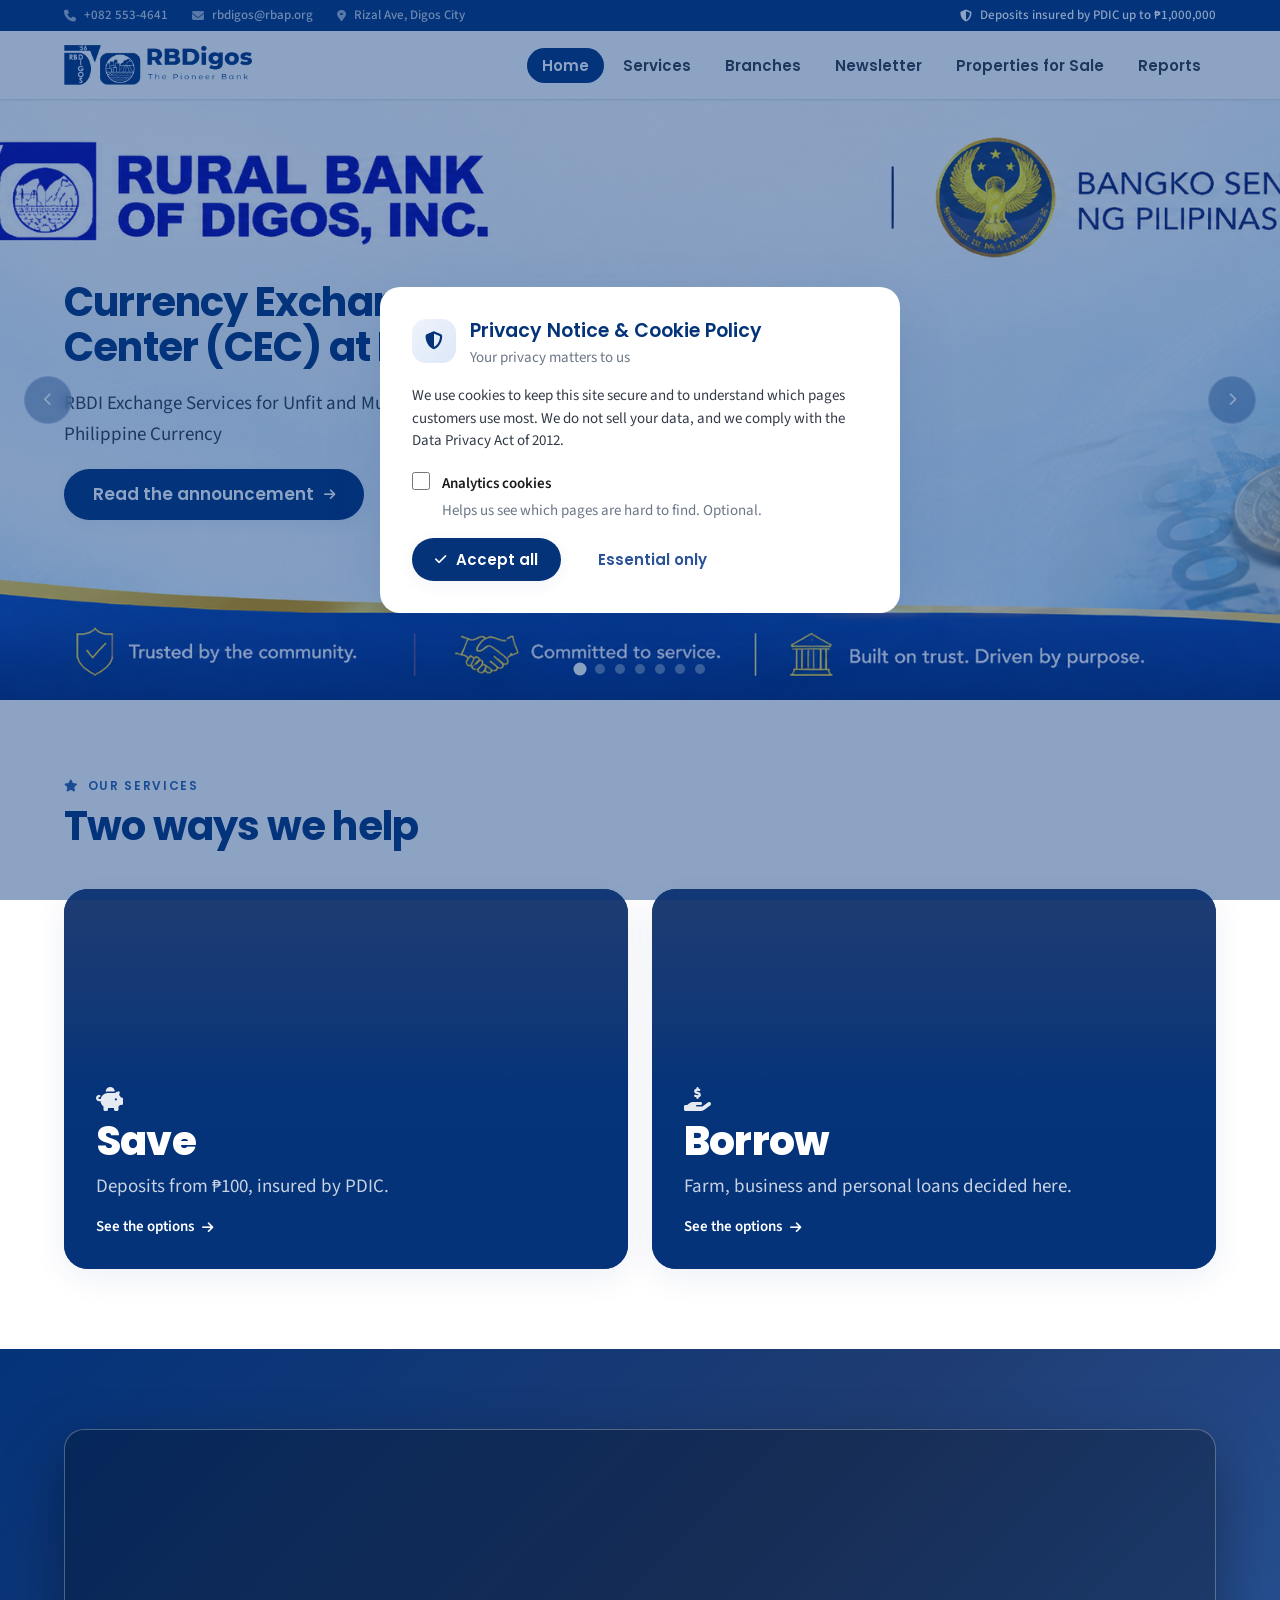
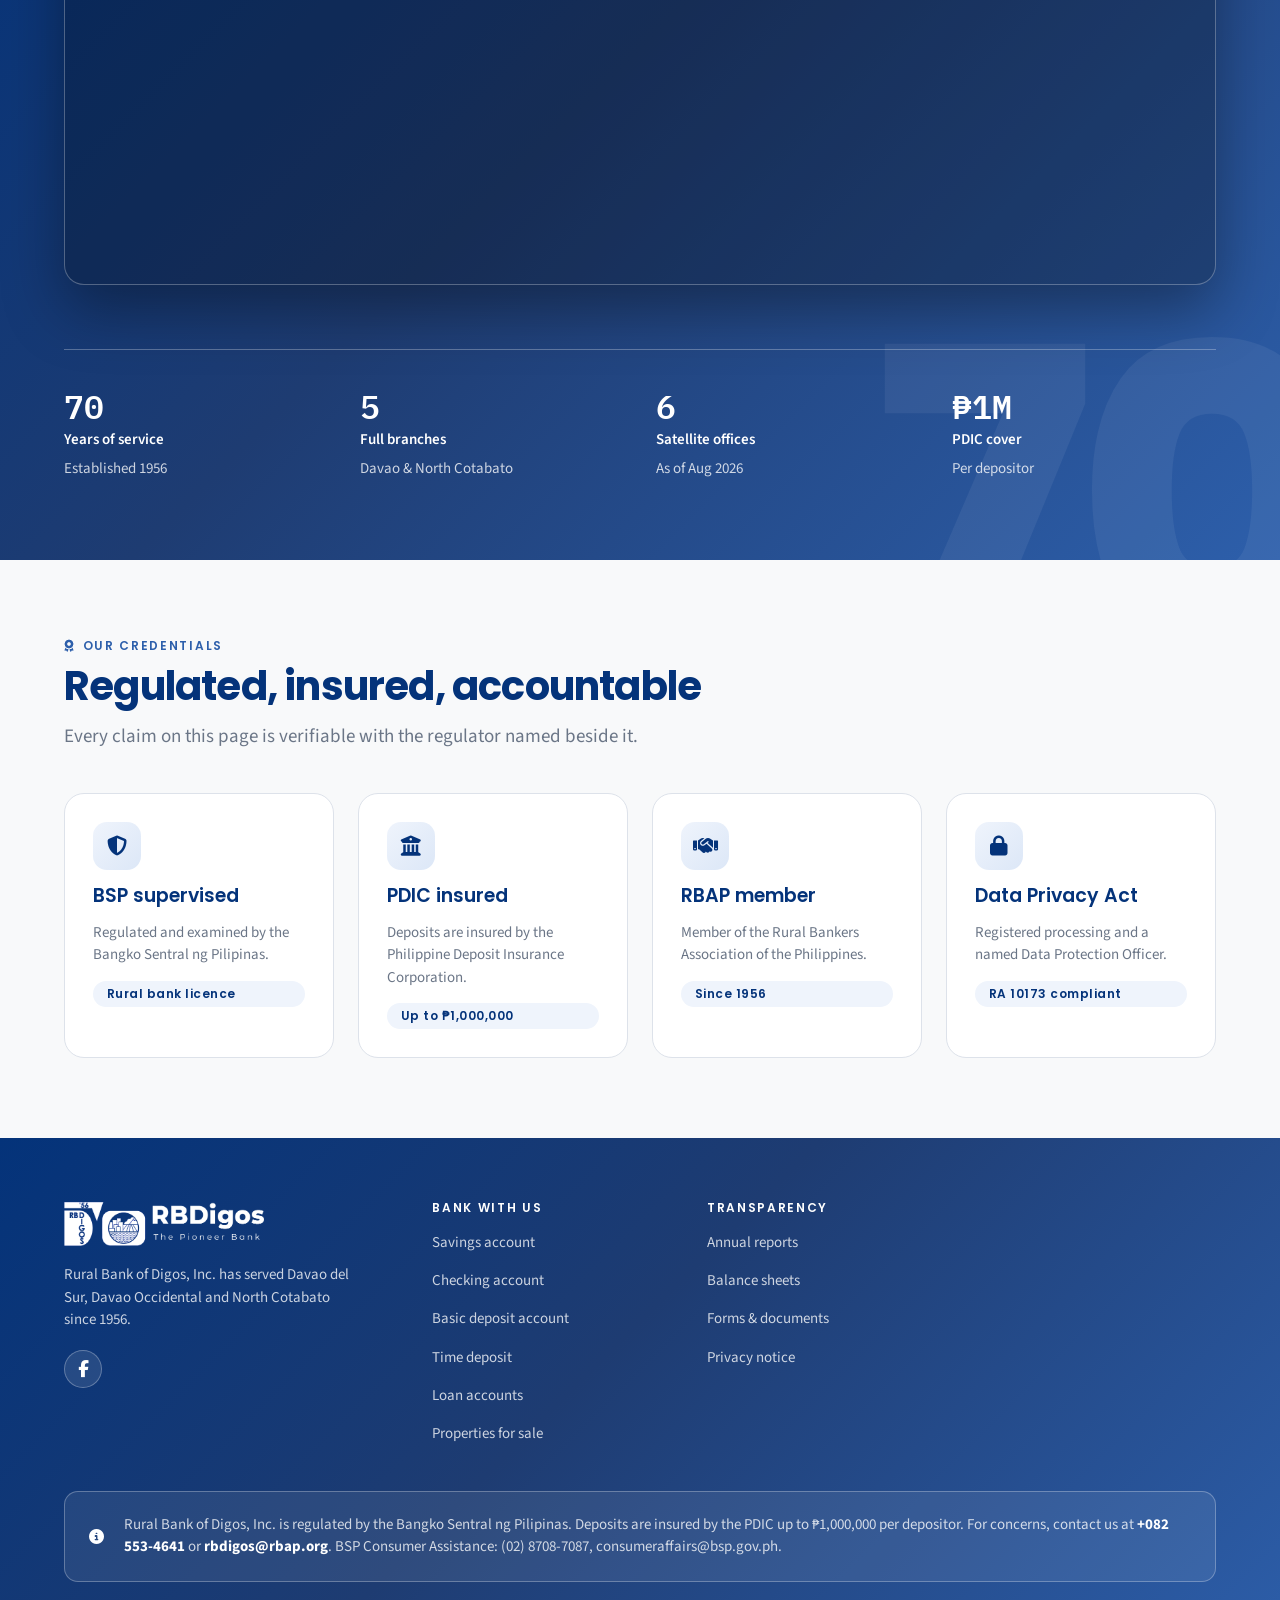
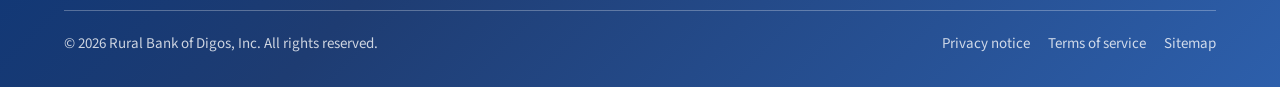
==== commit 0c9ea2d2: "refactor: Simplify navigation links across multiple HTML files" ====
--- a/index.html
+++ b/index.html
@@ -37,18 +37,12 @@
                 <button class="nav-toggle" type="button" aria-label="Menu" aria-expanded="false"><i
                         class="fa-solid fa-bars" aria-hidden="true"></i></button>
                 <nav class="nav" aria-label="Main">
-                    <a class="nav-link is-active" href="index.html" aria-current="page"><i class="fa-solid fa-house"
-                            aria-hidden="true"></i><span>Home</span></a>
-                    <a class="nav-link" href="services.html"><i class="fa-solid fa-briefcase"
-                            aria-hidden="true"></i><span>Services</span></a>
-                    <a class="nav-link" href="branches.html"><i class="fa-solid fa-building-columns"
-                            aria-hidden="true"></i><span>Branches</span></a>
-                    <a class="nav-link" href="newsletter.html"><i class="fa-solid fa-newspaper"
-                            aria-hidden="true"></i><span>Newsletter</span></a>
-                    <a class="nav-link" href="foreclosed.html"><i class="fa-solid fa-house-flag"
-                            aria-hidden="true"></i><span>Properties for Sale</span></a>
-                    <a class="nav-link" href="reports.html"><i class="fa-solid fa-chart-column"
-                            aria-hidden="true"></i><span>Reports</span></a>
+                    <a class="nav-link is-active" href="index.html" aria-current="page"><span>Home</span></a>
+                    <a class="nav-link" href="services.html"><span>Services</span></a>
+                    <a class="nav-link" href="branches.html"><span>Branches</span></a>
+                    <a class="nav-link" href="newsletter.html"><span>Newsletter</span></a>
+                    <a class="nav-link" href="foreclosed.html"><span>Properties for Sale</span></a>
+                    <a class="nav-link" href="reports.html"><span>Reports</span></a>
                 </nav>
             </div>
         </div>
--- a/assets/css/site.css
+++ b/assets/css/site.css
@@ -249,10 +249,8 @@
 .logo:hover{text-decoration:none}
 .nav{margin-left:auto;display:flex;gap:4px;align-items:center}
 .nav-link{display:inline-flex;align-items:center;gap:8px;padding:10px 15px;border-radius:var(--radius-pill);text-decoration:none;font:var(--fw-semibold) var(--text-sm)/1 var(--font-display);color:var(--text-body);transition:background var(--dur-base) var(--ease-standard),color var(--dur-base) var(--ease-standard)}
-.nav-link i{font-size:13px;opacity:.6}
 .nav-link:hover{background:var(--action-secondary);color:var(--brand-navy-900);text-decoration:none}
 .nav-link.is-active{background:var(--brand-navy-900);color:#fff}
-.nav-link.is-active i{opacity:1}
 .nav-toggle{display:none;margin-left:auto;width:44px;height:44px;border:1.5px solid var(--border-subtle);border-radius:var(--radius-md);background:#fff;color:var(--brand-navy-900);font-size:18px;cursor:pointer}
 
 /* ---------- Sections ---------- */
